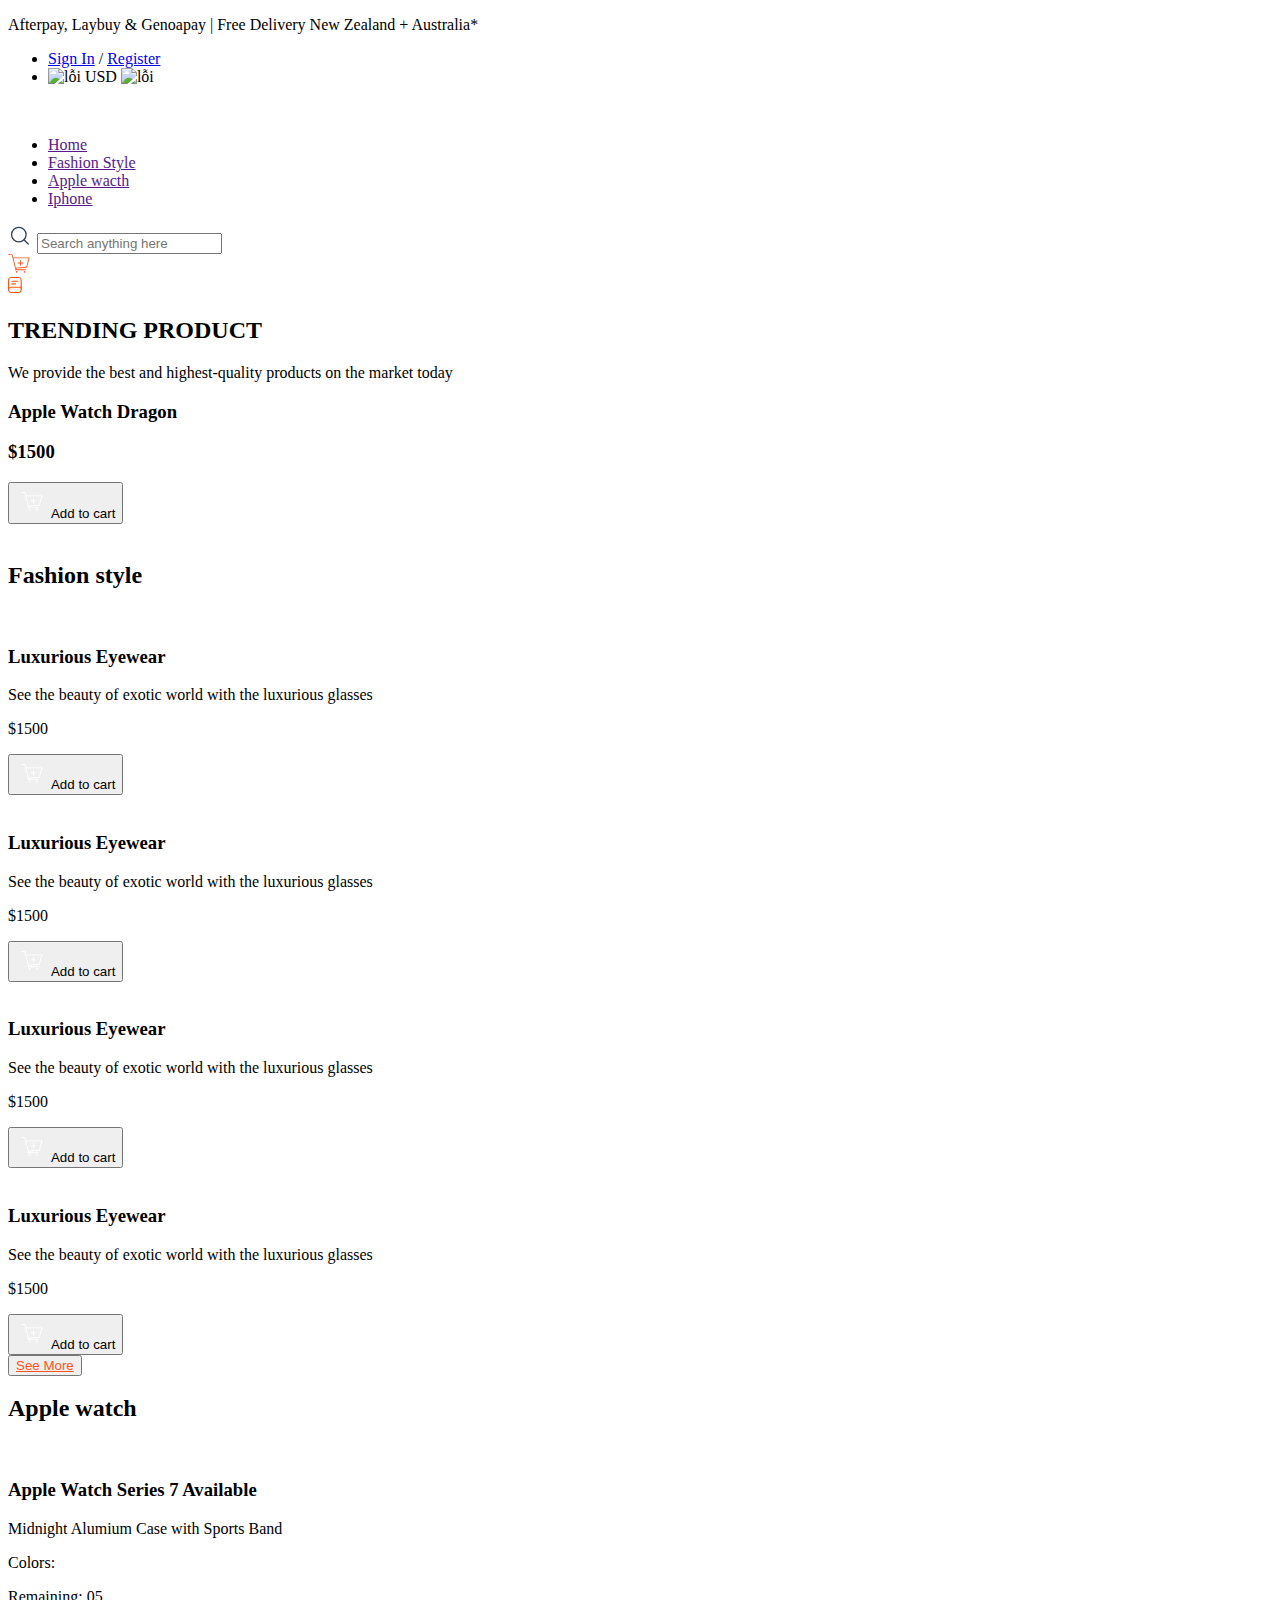
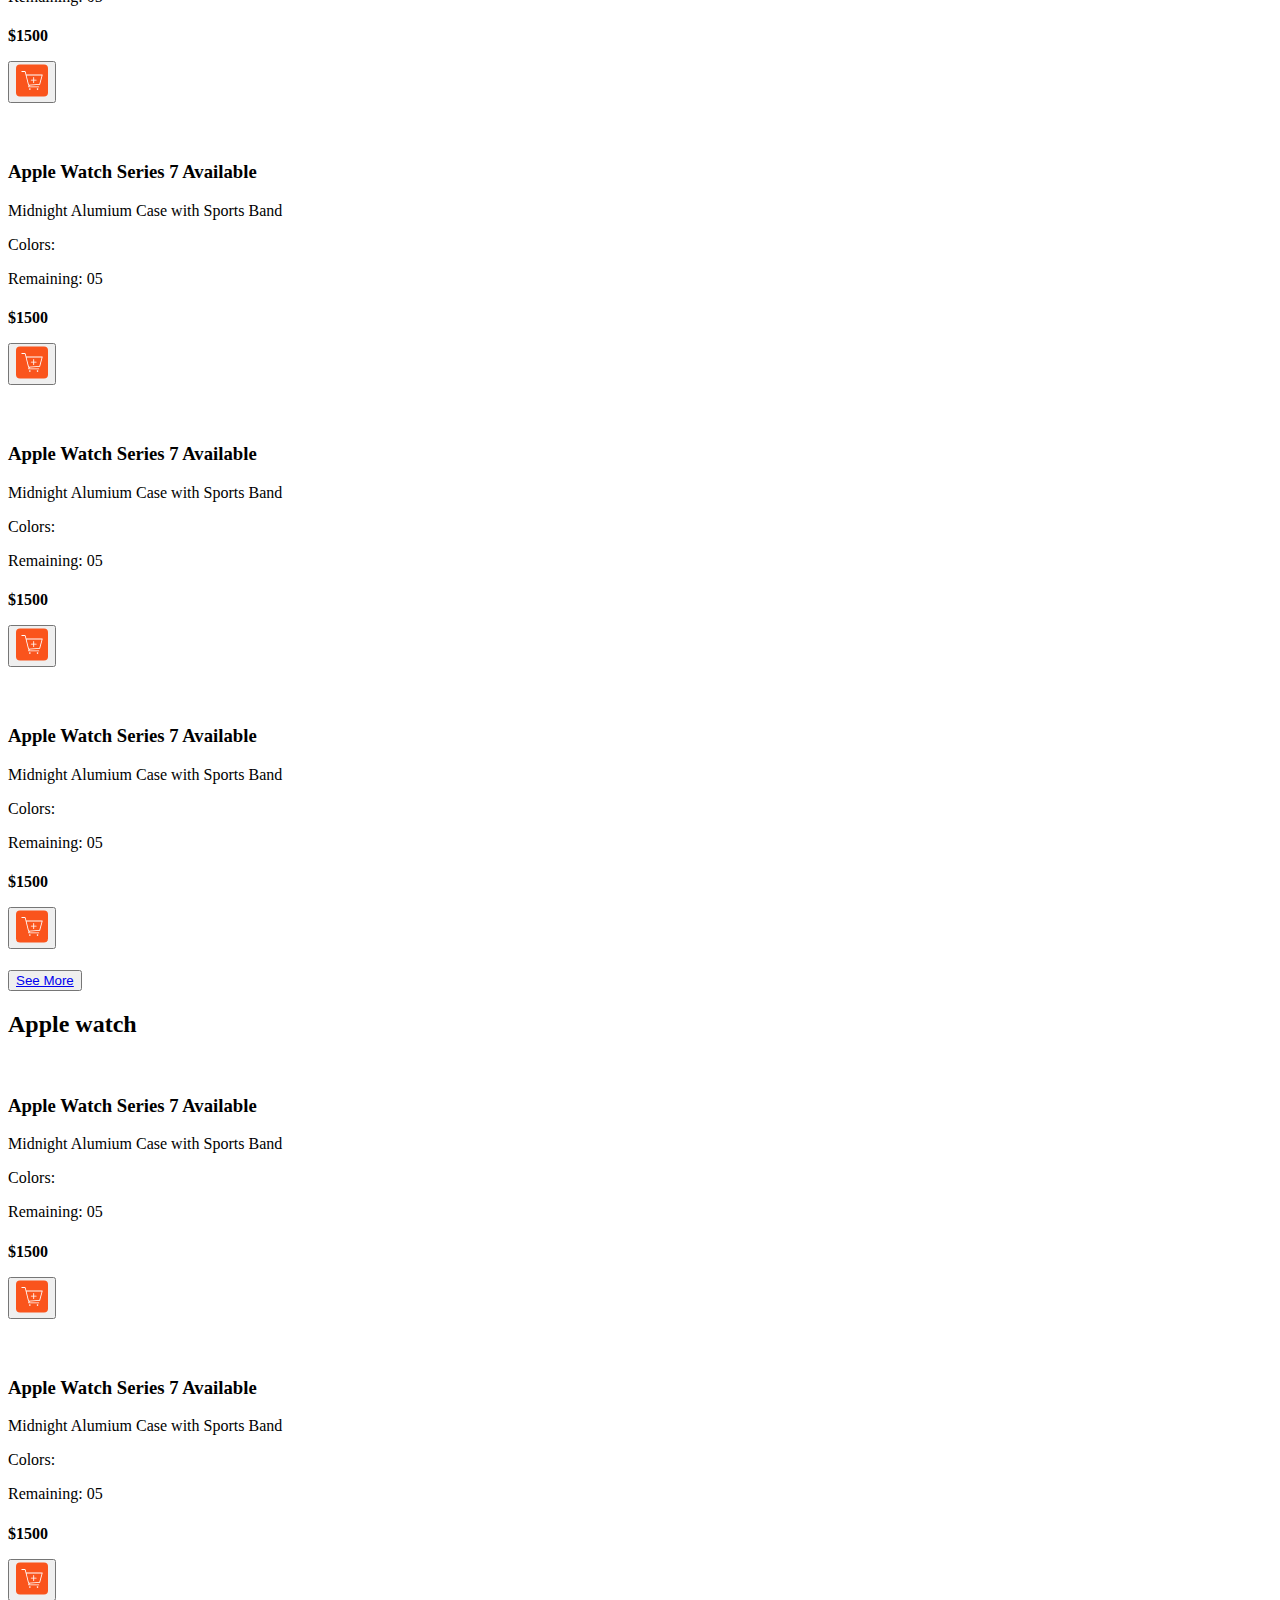
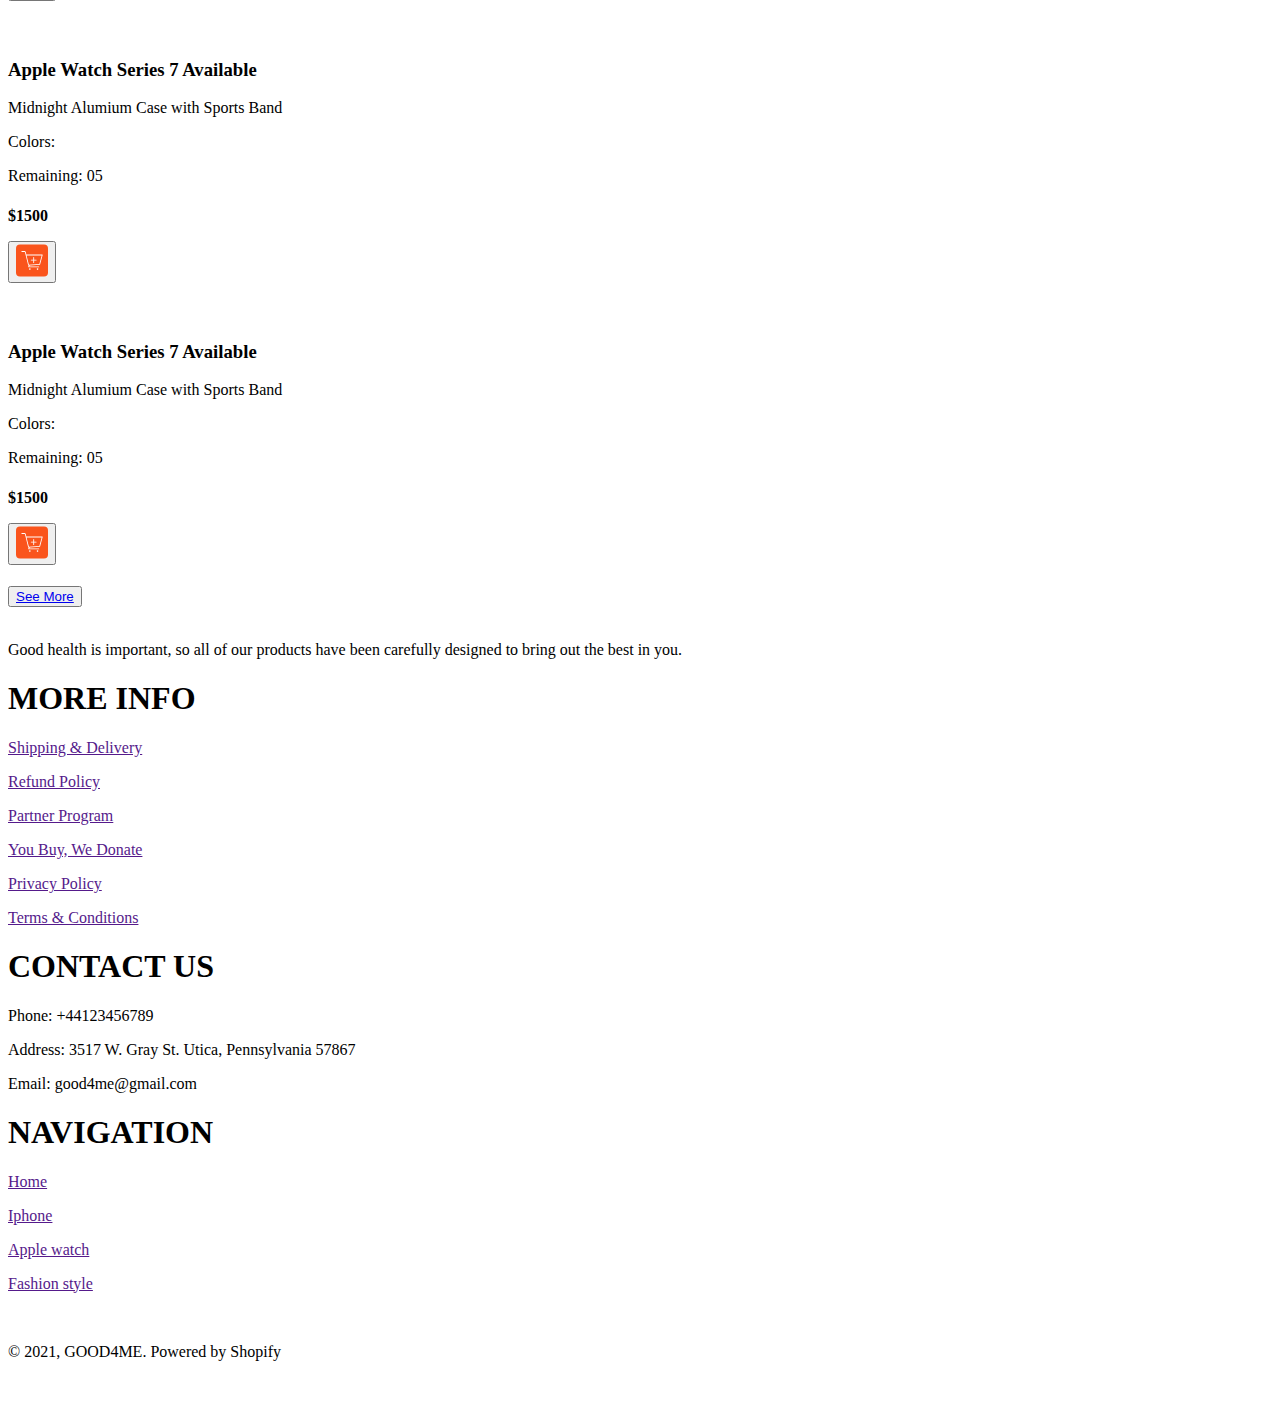
==== index.html @ 79cd0147 "deloy" ====
<!DOCTYPE html>
<html lang="en">
  <head>
    <meta charset="UTF-8" />
    <meta name="viewport" content="width=device-width, initial-scale=1.0" />
    <link rel="stylesheet" href="./css/footer.css" />
    <link rel="stylesheet" href="./css/reset.css" />
    <link rel="stylesheet" href="./css/index.css" />
    <title>Document</title>
  </head>
  <body>
    <header>
      <div class="top-bar">
        <p>
          Afterpay, Laybuy & Genoapay | Free Delivery New Zealand + Australia*
        </p>
        <ul class="top-bar_srd">
          <li class="top-bar_srd_item">
            <a href="1">Sign In</a>
            <span>/</span>
            <a href="2">Register</a>
          </li>
          <li class="top-bar_srd_item">
            <img
              src="./img/Group 1.png"
              alt="lỗi"
              class="top-bar_srd_item-co"
            />
            <span>USD</span>
            <img
              src="./img/Groupflag.png"
              alt="lỗi"
              class="top-bar_srd_item-fag"
            />
          </li>
        </ul>
      </div>
      <div class="box-header">
        <div class="header">
          <div class="header_logo">
            <img src="./img/Logo_-_Good4Me_140x 1logo.png" alt="" />
          </div>
          <ul class="header_nav">
            <li class="header_nav-item">
              <a href="">Home</a>
            </li>
            <li class="header_nav-item">
              <a href="">Fashion Style</a>
            </li>
            <li class="header_nav-item">
              <a href="">Apple wacth</a>
            </li>
            <li class="header_nav-item">
              <a href="">Iphone</a>
            </li>
          </ul>
          <div class="header_right">
            <div class="header_right_search">
              <label for="search">
                <svg
                  width="25"
                  height="24"
                  viewBox="0 0 25 24"
                  fill="none"
                  xmlns="http://www.w3.org/2000/svg"
                >
                  <path
                    d="M10.8407 17.8711C14.8616 17.8711 18.1213 14.6115 18.1213 10.5905C18.1213 6.56957 14.8616 3.30994 10.8407 3.30994C6.8197 3.30994 3.56006 6.56957 3.56006 10.5905C3.56006 14.6115 6.8197 17.8711 10.8407 17.8711Z"
                    stroke="#334155"
                    stroke-width="1.3"
                    stroke-miterlimit="10"
                    stroke-linecap="round"
                    stroke-linejoin="round"
                  />
                  <path
                    d="M15.9927 15.7423L20.2505 20.0001"
                    stroke="#334155"
                    stroke-width="1.3"
                    stroke-miterlimit="10"
                    stroke-linecap="round"
                    stroke-linejoin="round"
                  />
                </svg>
              </label>

              <input
                type="text"
                placeholder="Search anything here"
                name=""
                id="search"
              />
            </div>
            <div class="header_right_cart">
              <a href="./cart.html">
                <svg
                  width="22"
                  height="19"
                  viewBox="0 0 22 19"
                  fill="none"
                  xmlns="http://www.w3.org/2000/svg"
                >
                  <path
                    fill-rule="evenodd"
                    clip-rule="evenodd"
                    d="M21.5685 3.95208L19.0085 13.3388C18.9611 13.513 18.8093 13.6384 18.6294 13.6522L8.66454 14.4187L8.19341 15.3601H17.7435C17.9791 15.3601 18.1702 15.5512 18.1702 15.7868C18.1702 16.0225 17.9791 16.2135 17.7435 16.2135H7.5034C7.35552 16.2135 7.21816 16.137 7.1404 16.0112C7.06264 15.8854 7.05557 15.7283 7.1217 15.596L7.67211 14.4952L7.53557 14.5056L7.5034 14.5068C7.30747 14.5069 7.13664 14.3736 7.08919 14.1835L3.84504 1.16336C3.79305 0.979604 3.62513 0.8529 3.43416 0.853341H0.676671C0.441027 0.853341 0.25 0.662314 0.25 0.426671C0.25 0.191027 0.441027 0 0.676671 0H3.43416C4.01369 0.000889804 4.52074 0.390021 4.6715 0.949598L5.28736 3.4213C5.31462 3.41609 5.3423 3.41344 5.37005 3.41337H21.1569C21.2898 3.41338 21.4151 3.47535 21.4958 3.58098C21.5766 3.6866 21.6034 3.82381 21.5685 3.95208ZM9.63679 8.96006C9.63679 8.72441 9.82782 8.53338 10.0635 8.53338H12.1968V6.40003C12.1968 6.16439 12.3878 5.97336 12.6235 5.97336C12.8591 5.97336 13.0502 6.16439 13.0502 6.40003V8.53338H15.1835C15.4192 8.53338 15.6102 8.72441 15.6102 8.96006C15.6102 9.1957 15.4192 9.38673 15.1835 9.38673H13.0502V11.5201C13.0502 11.7557 12.8591 11.9467 12.6235 11.9467C12.3878 11.9467 12.1968 11.7557 12.1968 11.5201V9.38673H10.0635C9.82782 9.38673 9.63679 9.1957 9.63679 8.96006ZM5.49726 4.26672H20.5982L18.2638 12.8243L7.82979 13.6272L5.49726 4.26672ZM8.78344 17.0668C8.31215 17.0668 7.9301 17.4489 7.9301 17.9202C7.9301 18.3915 8.31215 18.7735 8.78344 18.7735C9.25473 18.7735 9.63678 18.3915 9.63678 17.9202C9.63678 17.4489 9.25473 17.0668 8.78344 17.0668ZM15.6102 17.9202C15.6102 17.4489 15.9923 17.0668 16.4635 17.0668C16.9348 17.0668 17.3169 17.4489 17.3169 17.9202C17.3169 18.3915 16.9348 18.7735 16.4635 18.7735C15.9923 18.7735 15.6102 18.3915 15.6102 17.9202Z"
                    fill="#FA541C"
                  />
                </svg>
              </a>
            </div>
            <div class="header_right_book">
              <a href="./oder.html">
                <svg
                  width="14"
                  height="16"
                  viewBox="0 0 14 16"
                  fill="none"
                  xmlns="http://www.w3.org/2000/svg"
                >
                  <path
                    d="M0.55814 13.0233C0.253023 13.0233 0 12.7702 0 12.4651V4.27907C0 0.997209 0.997209 0 4.27907 0H9.48837C12.7702 0 13.7674 0.997209 13.7674 4.27907V11.7209C13.7674 11.84 13.7674 11.9516 13.76 12.0707C13.7377 12.3758 13.4623 12.614 13.1647 12.5916C12.8595 12.5693 12.6214 12.3014 12.6437 11.9963C12.6512 11.907 12.6512 11.8102 12.6512 11.7209V4.27907C12.6512 1.62233 12.1526 1.11628 9.48837 1.11628H4.27907C1.61488 1.11628 1.11628 1.62233 1.11628 4.27907V12.4651C1.11628 12.7702 0.863256 13.0233 0.55814 13.0233Z"
                    fill="#FA541C"
                  />
                  <path
                    d="M10.6047 16H3.16279C1.4214 16 0 14.5786 0 12.8372V12.3535C0 10.8726 1.20558 9.67444 2.67907 9.67444H13.2093C13.5144 9.67444 13.7674 9.92746 13.7674 10.2326V12.8372C13.7674 14.5786 12.346 16 10.6047 16ZM2.67907 10.7907C1.81581 10.7907 1.11628 11.4903 1.11628 12.3535V12.8372C1.11628 13.9684 2.03163 14.8837 3.16279 14.8837H10.6047C11.7358 14.8837 12.6512 13.9684 12.6512 12.8372V10.7907H2.67907Z"
                    fill="#FA541C"
                  />
                  <path
                    d="M9.86023 4.83723H3.90674C3.60163 4.83723 3.3486 4.5842 3.3486 4.27909C3.3486 3.97397 3.60163 3.72095 3.90674 3.72095H9.86023C10.1653 3.72095 10.4184 3.97397 10.4184 4.27909C10.4184 4.5842 10.1653 4.83723 9.86023 4.83723Z"
                    fill="#FA541C"
                  />
                  <path
                    d="M7.62767 7.44184H3.90674C3.60163 7.44184 3.3486 7.18882 3.3486 6.8837C3.3486 6.57858 3.60163 6.32556 3.90674 6.32556H7.62767C7.93279 6.32556 8.18581 6.57858 8.18581 6.8837C8.18581 7.18882 7.93279 7.44184 7.62767 7.44184Z"
                    fill="#FA541C"
                  />
                </svg>
              </a>
            </div>
          </div>
        </div>
      </div>
    </header>
    <main>
      <section class="banner-box">
        <div class="banner">
          <div class="banner-content">
            <h2>TRENDING PRODUCT</h2>
            <p>
              We provide the best and highest-quality products on the market
              today
            </p>
            <div class="banner-content_name">
              <h3>Apple Watch Dragon</h3>
              <h3>$1500</h3>
            </div>
            <button>
              <svg
                width="32"
                height="33"
                viewBox="0 0 32 33"
                fill="none"
                xmlns="http://www.w3.org/2000/svg"
              >
                <path
                  fill-rule="evenodd"
                  clip-rule="evenodd"
                  d="M26.3185 10.9677L23.7585 20.3545C23.7111 20.5286 23.5593 20.654 23.3794 20.6678L13.4145 21.4343L12.9434 22.3758H22.4935C22.7291 22.3758 22.9202 22.5668 22.9202 22.8024C22.9202 23.0381 22.7291 23.2291 22.4935 23.2291H12.2534C12.1055 23.2291 11.9682 23.1526 11.8904 23.0268C11.8126 22.901 11.8056 22.7439 11.8717 22.6116L12.4221 21.5108L12.2856 21.5212L12.2534 21.5224C12.0575 21.5225 11.8866 21.3892 11.8392 21.1991L8.59504 8.17899C8.54305 7.99523 8.37513 7.86852 8.18416 7.86897H5.42667C5.19103 7.86897 5 7.67794 5 7.4423C5 7.20665 5.19103 7.01562 5.42667 7.01562H8.18416C8.76369 7.01651 9.27074 7.40565 9.4215 7.96522L10.0374 10.4369C10.0646 10.4317 10.0923 10.4291 10.12 10.429H25.9069C26.0398 10.429 26.1651 10.491 26.2458 10.5966C26.3266 10.7022 26.3534 10.8394 26.3185 10.9677ZM14.3868 15.9757C14.3868 15.74 14.5778 15.549 14.8135 15.549H16.9468V13.4157C16.9468 13.18 17.1378 12.989 17.3735 12.989C17.6091 12.989 17.8002 13.18 17.8002 13.4157V15.549H19.9335C20.1692 15.549 20.3602 15.74 20.3602 15.9757C20.3602 16.2113 20.1692 16.4024 19.9335 16.4024H17.8002V18.5357C17.8002 18.7713 17.6091 18.9624 17.3735 18.9624C17.1378 18.9624 16.9468 18.7713 16.9468 18.5357V16.4024H14.8135C14.5778 16.4024 14.3868 16.2113 14.3868 15.9757ZM10.2473 11.2823H25.3482L23.0138 19.8399L12.5798 20.6428L10.2473 11.2823ZM13.5334 24.0825C13.0622 24.0825 12.6801 24.4645 12.6801 24.9358C12.6801 25.4071 13.0622 25.7891 13.5334 25.7891C14.0047 25.7891 14.3868 25.4071 14.3868 24.9358C14.3868 24.4645 14.0047 24.0825 13.5334 24.0825ZM20.3602 24.9358C20.3602 24.4645 20.7423 24.0825 21.2135 24.0825C21.6848 24.0825 22.0669 24.4645 22.0669 24.9358C22.0669 25.4071 21.6848 25.7891 21.2135 25.7891C20.7423 25.7891 20.3602 25.4071 20.3602 24.9358Z"
                  fill="white"
                />
              </svg>

              Add to cart
            </button>
          </div>
          <div class="banner-image">
            <img src="./img/Product image on slider.png" alt="" />
          </div>
        </div>
      </section>
      <section class="fa">
        <div class="fa-box">
          <h2 class="fa-box-heading">
            <span>Fashion </span>
            style
          </h2>
          <div class="fa-box-container">
            <div class="fa-box-container_item">
              <img
                class="fa-box-container_item_img1"
                src="./img/image 7.png"
                alt=""
              />
              <h3>
                Luxurious
                <span>Eyewear</span>
              </h3>
              <p>See the beauty of exotic world with the luxurious glasses</p>
              <p class="fa-box-container_item_price">$1500</p>
              <button>
                <svg
                  width="32"
                  height="32"
                  viewBox="0 0 32 32"
                  fill="none"
                  xmlns="http://www.w3.org/2000/svg"
                >
                  <path
                    fill-rule="evenodd"
                    clip-rule="evenodd"
                    d="M26.3185 10.9521L23.7585 20.3388C23.7111 20.513 23.5593 20.6384 23.3794 20.6522L13.4145 21.4187L12.9434 22.3601H22.4935C22.7291 22.3601 22.9202 22.5512 22.9202 22.7868C22.9202 23.0225 22.7291 23.2135 22.4935 23.2135H12.2534C12.1055 23.2135 11.9682 23.137 11.8904 23.0112C11.8126 22.8854 11.8056 22.7283 11.8717 22.596L12.4221 21.4952L12.2856 21.5056L12.2534 21.5068C12.0575 21.5069 11.8866 21.3736 11.8392 21.1835L8.59504 8.16336C8.54305 7.9796 8.37513 7.8529 8.18416 7.85334H5.42667C5.19103 7.85334 5 7.66231 5 7.42667C5 7.19103 5.19103 7 5.42667 7H8.18416C8.76369 7.00089 9.27074 7.39002 9.4215 7.9496L10.0374 10.4213C10.0646 10.4161 10.0923 10.4134 10.12 10.4134H25.9069C26.0398 10.4134 26.1651 10.4754 26.2458 10.581C26.3266 10.6866 26.3534 10.8238 26.3185 10.9521ZM14.3868 15.9601C14.3868 15.7244 14.5778 15.5334 14.8135 15.5334H16.9468V13.4C16.9468 13.1644 17.1378 12.9734 17.3735 12.9734C17.6091 12.9734 17.8002 13.1644 17.8002 13.4V15.5334H19.9335C20.1692 15.5334 20.3602 15.7244 20.3602 15.9601C20.3602 16.1957 20.1692 16.3867 19.9335 16.3867H17.8002V18.5201C17.8002 18.7557 17.6091 18.9467 17.3735 18.9467C17.1378 18.9467 16.9468 18.7557 16.9468 18.5201V16.3867H14.8135C14.5778 16.3867 14.3868 16.1957 14.3868 15.9601ZM10.2473 11.2667H25.3482L23.0138 19.8243L12.5798 20.6272L10.2473 11.2667ZM13.5334 24.0668C13.0622 24.0668 12.6801 24.4489 12.6801 24.9202C12.6801 25.3915 13.0622 25.7735 13.5334 25.7735C14.0047 25.7735 14.3868 25.3915 14.3868 24.9202C14.3868 24.4489 14.0047 24.0668 13.5334 24.0668ZM20.3602 24.9202C20.3602 24.4489 20.7423 24.0668 21.2135 24.0668C21.6848 24.0668 22.0669 24.4489 22.0669 24.9202C22.0669 25.3915 21.6848 25.7735 21.2135 25.7735C20.7423 25.7735 20.3602 25.3915 20.3602 24.9202Z"
                    fill="white"
                  />
                </svg>

                Add to cart
              </button>
            </div>
            <div class="fa-box-container_item">
              <img
                class="fa-box-container_item_img2"
                src="./img/unsplash_kP6knT7tjn4.png"
                alt=""
              />
              <h3>
                Luxurious
                <span>Eyewear</span>
              </h3>
              <p>See the beauty of exotic world with the luxurious glasses</p>
              <p class="fa-box-container_item_price">$1500</p>
              <button>
                <svg
                  width="32"
                  height="32"
                  viewBox="0 0 32 32"
                  fill="none"
                  xmlns="http://www.w3.org/2000/svg"
                >
                  <path
                    fill-rule="evenodd"
                    clip-rule="evenodd"
                    d="M26.3185 10.9521L23.7585 20.3388C23.7111 20.513 23.5593 20.6384 23.3794 20.6522L13.4145 21.4187L12.9434 22.3601H22.4935C22.7291 22.3601 22.9202 22.5512 22.9202 22.7868C22.9202 23.0225 22.7291 23.2135 22.4935 23.2135H12.2534C12.1055 23.2135 11.9682 23.137 11.8904 23.0112C11.8126 22.8854 11.8056 22.7283 11.8717 22.596L12.4221 21.4952L12.2856 21.5056L12.2534 21.5068C12.0575 21.5069 11.8866 21.3736 11.8392 21.1835L8.59504 8.16336C8.54305 7.9796 8.37513 7.8529 8.18416 7.85334H5.42667C5.19103 7.85334 5 7.66231 5 7.42667C5 7.19103 5.19103 7 5.42667 7H8.18416C8.76369 7.00089 9.27074 7.39002 9.4215 7.9496L10.0374 10.4213C10.0646 10.4161 10.0923 10.4134 10.12 10.4134H25.9069C26.0398 10.4134 26.1651 10.4754 26.2458 10.581C26.3266 10.6866 26.3534 10.8238 26.3185 10.9521ZM14.3868 15.9601C14.3868 15.7244 14.5778 15.5334 14.8135 15.5334H16.9468V13.4C16.9468 13.1644 17.1378 12.9734 17.3735 12.9734C17.6091 12.9734 17.8002 13.1644 17.8002 13.4V15.5334H19.9335C20.1692 15.5334 20.3602 15.7244 20.3602 15.9601C20.3602 16.1957 20.1692 16.3867 19.9335 16.3867H17.8002V18.5201C17.8002 18.7557 17.6091 18.9467 17.3735 18.9467C17.1378 18.9467 16.9468 18.7557 16.9468 18.5201V16.3867H14.8135C14.5778 16.3867 14.3868 16.1957 14.3868 15.9601ZM10.2473 11.2667H25.3482L23.0138 19.8243L12.5798 20.6272L10.2473 11.2667ZM13.5334 24.0668C13.0622 24.0668 12.6801 24.4489 12.6801 24.9202C12.6801 25.3915 13.0622 25.7735 13.5334 25.7735C14.0047 25.7735 14.3868 25.3915 14.3868 24.9202C14.3868 24.4489 14.0047 24.0668 13.5334 24.0668ZM20.3602 24.9202C20.3602 24.4489 20.7423 24.0668 21.2135 24.0668C21.6848 24.0668 22.0669 24.4489 22.0669 24.9202C22.0669 25.3915 21.6848 25.7735 21.2135 25.7735C20.7423 25.7735 20.3602 25.3915 20.3602 24.9202Z"
                    fill="white"
                  />
                </svg>

                Add to cart
              </button>
            </div>
            <div class="fa-box-container_item">
              <img
                class="fa-box-container_item_img3"
                src="./img/unsplash_fwDlnTM_DJo.png"
                alt=""
              />
              <h3>
                Luxurious
                <span>Eyewear</span>
              </h3>
              <p>See the beauty of exotic world with the luxurious glasses</p>
              <p class="fa-box-container_item_price">$1500</p>
              <button>
                <svg
                  width="32"
                  height="32"
                  viewBox="0 0 32 32"
                  fill="none"
                  xmlns="http://www.w3.org/2000/svg"
                >
                  <path
                    fill-rule="evenodd"
                    clip-rule="evenodd"
                    d="M26.3185 10.9521L23.7585 20.3388C23.7111 20.513 23.5593 20.6384 23.3794 20.6522L13.4145 21.4187L12.9434 22.3601H22.4935C22.7291 22.3601 22.9202 22.5512 22.9202 22.7868C22.9202 23.0225 22.7291 23.2135 22.4935 23.2135H12.2534C12.1055 23.2135 11.9682 23.137 11.8904 23.0112C11.8126 22.8854 11.8056 22.7283 11.8717 22.596L12.4221 21.4952L12.2856 21.5056L12.2534 21.5068C12.0575 21.5069 11.8866 21.3736 11.8392 21.1835L8.59504 8.16336C8.54305 7.9796 8.37513 7.8529 8.18416 7.85334H5.42667C5.19103 7.85334 5 7.66231 5 7.42667C5 7.19103 5.19103 7 5.42667 7H8.18416C8.76369 7.00089 9.27074 7.39002 9.4215 7.9496L10.0374 10.4213C10.0646 10.4161 10.0923 10.4134 10.12 10.4134H25.9069C26.0398 10.4134 26.1651 10.4754 26.2458 10.581C26.3266 10.6866 26.3534 10.8238 26.3185 10.9521ZM14.3868 15.9601C14.3868 15.7244 14.5778 15.5334 14.8135 15.5334H16.9468V13.4C16.9468 13.1644 17.1378 12.9734 17.3735 12.9734C17.6091 12.9734 17.8002 13.1644 17.8002 13.4V15.5334H19.9335C20.1692 15.5334 20.3602 15.7244 20.3602 15.9601C20.3602 16.1957 20.1692 16.3867 19.9335 16.3867H17.8002V18.5201C17.8002 18.7557 17.6091 18.9467 17.3735 18.9467C17.1378 18.9467 16.9468 18.7557 16.9468 18.5201V16.3867H14.8135C14.5778 16.3867 14.3868 16.1957 14.3868 15.9601ZM10.2473 11.2667H25.3482L23.0138 19.8243L12.5798 20.6272L10.2473 11.2667ZM13.5334 24.0668C13.0622 24.0668 12.6801 24.4489 12.6801 24.9202C12.6801 25.3915 13.0622 25.7735 13.5334 25.7735C14.0047 25.7735 14.3868 25.3915 14.3868 24.9202C14.3868 24.4489 14.0047 24.0668 13.5334 24.0668ZM20.3602 24.9202C20.3602 24.4489 20.7423 24.0668 21.2135 24.0668C21.6848 24.0668 22.0669 24.4489 22.0669 24.9202C22.0669 25.3915 21.6848 25.7735 21.2135 25.7735C20.7423 25.7735 20.3602 25.3915 20.3602 24.9202Z"
                    fill="white"
                  />
                </svg>

                Add to cart
              </button>
            </div>
            <div class="fa-box-container_item">
              <img
                class="fa-box-container_item_img4"
                src="./img/image 7.png"
                alt=""
              />
              <h3>
                Luxurious
                <span>Eyewear</span>
              </h3>
              <p>See the beauty of exotic world with the luxurious glasses</p>
              <p class="fa-box-container_item_price">$1500</p>
              <button>
                <svg
                  width="32"
                  height="32"
                  viewBox="0 0 32 32"
                  fill="none"
                  xmlns="http://www.w3.org/2000/svg"
                >
                  <path
                    fill-rule="evenodd"
                    clip-rule="evenodd"
                    d="M26.3185 10.9521L23.7585 20.3388C23.7111 20.513 23.5593 20.6384 23.3794 20.6522L13.4145 21.4187L12.9434 22.3601H22.4935C22.7291 22.3601 22.9202 22.5512 22.9202 22.7868C22.9202 23.0225 22.7291 23.2135 22.4935 23.2135H12.2534C12.1055 23.2135 11.9682 23.137 11.8904 23.0112C11.8126 22.8854 11.8056 22.7283 11.8717 22.596L12.4221 21.4952L12.2856 21.5056L12.2534 21.5068C12.0575 21.5069 11.8866 21.3736 11.8392 21.1835L8.59504 8.16336C8.54305 7.9796 8.37513 7.8529 8.18416 7.85334H5.42667C5.19103 7.85334 5 7.66231 5 7.42667C5 7.19103 5.19103 7 5.42667 7H8.18416C8.76369 7.00089 9.27074 7.39002 9.4215 7.9496L10.0374 10.4213C10.0646 10.4161 10.0923 10.4134 10.12 10.4134H25.9069C26.0398 10.4134 26.1651 10.4754 26.2458 10.581C26.3266 10.6866 26.3534 10.8238 26.3185 10.9521ZM14.3868 15.9601C14.3868 15.7244 14.5778 15.5334 14.8135 15.5334H16.9468V13.4C16.9468 13.1644 17.1378 12.9734 17.3735 12.9734C17.6091 12.9734 17.8002 13.1644 17.8002 13.4V15.5334H19.9335C20.1692 15.5334 20.3602 15.7244 20.3602 15.9601C20.3602 16.1957 20.1692 16.3867 19.9335 16.3867H17.8002V18.5201C17.8002 18.7557 17.6091 18.9467 17.3735 18.9467C17.1378 18.9467 16.9468 18.7557 16.9468 18.5201V16.3867H14.8135C14.5778 16.3867 14.3868 16.1957 14.3868 15.9601ZM10.2473 11.2667H25.3482L23.0138 19.8243L12.5798 20.6272L10.2473 11.2667ZM13.5334 24.0668C13.0622 24.0668 12.6801 24.4489 12.6801 24.9202C12.6801 25.3915 13.0622 25.7735 13.5334 25.7735C14.0047 25.7735 14.3868 25.3915 14.3868 24.9202C14.3868 24.4489 14.0047 24.0668 13.5334 24.0668ZM20.3602 24.9202C20.3602 24.4489 20.7423 24.0668 21.2135 24.0668C21.6848 24.0668 22.0669 24.4489 22.0669 24.9202C22.0669 25.3915 21.6848 25.7735 21.2135 25.7735C20.7423 25.7735 20.3602 25.3915 20.3602 24.9202Z"
                    fill="white"
                  />
                </svg>

                Add to cart
              </button>
            </div>
          </div>
          <div class="fa-box-see">
            <button>
              <a href="./category.html" style="color: #fa541c">See More</a>
            </button>
          </div>
        </div>
      </section>
      <section class="aw">
        <div class="aw-box">
          <h2 class="aw-box-heading">
            <span>Apple </span>
            watch
          </h2>
          <div class="aw-box-container">
            <div class="aw-box-container-item">
              <div class="aw-box-container-item-img">
                <img src="./img/unsplash_h1MnFsRI-_I.png" alt="" />
              </div>
              <div class="aw-box-container-item-content">
                <h3>Apple Watch Series 7 <span>Available</span></h3>
                <p>Midnight Alumium Case with Sports Band</p>
                <p>
                  Colors: <span></span><span></span><span></span><span></span>
                </p>
                <p>Remaining: <span>05</span></p>
                <h4>
                  <p>$1500</p>
                  <button>
                    <svg
                      width="32"
                      height="33"
                      viewBox="0 0 32 33"
                      fill="none"
                      xmlns="http://www.w3.org/2000/svg"
                    >
                      <rect
                        y="0.5"
                        width="32"
                        height="32"
                        rx="4"
                        fill="#FA541C"
                      />
                      <path
                        fill-rule="evenodd"
                        clip-rule="evenodd"
                        d="M26.6518 11.0653L24.0917 20.4521C24.0443 20.6262 23.8925 20.7517 23.7126 20.7654L13.7478 21.5319L13.2767 22.4734H22.8268C23.0624 22.4734 23.2534 22.6644 23.2534 22.9001C23.2534 23.1357 23.0624 23.3267 22.8268 23.3267H12.5867C12.4388 23.3267 12.3014 23.2502 12.2237 23.1244C12.1459 22.9986 12.1388 22.8415 12.205 22.7092L12.7554 21.6084L12.6188 21.6188L12.5867 21.62C12.3907 21.6202 12.2199 21.4868 12.1724 21.2967L8.92829 8.2766C8.87631 8.09284 8.70838 7.96614 8.51741 7.96658H5.75992C5.52428 7.96658 5.33325 7.77555 5.33325 7.53991C5.33325 7.30426 5.52428 7.11324 5.75992 7.11324H8.51741C9.09694 7.11413 9.60399 7.50326 9.75476 8.06283L10.3706 10.5345C10.3979 10.5293 10.4256 10.5267 10.4533 10.5266H26.2401C26.3731 10.5266 26.4984 10.5886 26.5791 10.6942C26.6598 10.7998 26.6867 10.937 26.6518 11.0653ZM14.72 16.0733C14.72 15.8376 14.9111 15.6466 15.1467 15.6466H17.2801V13.5133C17.2801 13.2776 17.4711 13.0866 17.7067 13.0866C17.9424 13.0866 18.1334 13.2776 18.1334 13.5133V15.6466H20.2668C20.5024 15.6466 20.6934 15.8376 20.6934 16.0733C20.6934 16.3089 20.5024 16.5 20.2668 16.5H18.1334V18.6333C18.1334 18.869 17.9424 19.06 17.7067 19.06C17.4711 19.06 17.2801 18.869 17.2801 18.6333V16.5H15.1467C14.9111 16.5 14.72 16.3089 14.72 16.0733ZM10.5805 11.38H25.6815L23.347 19.9375L12.913 20.7404L10.5805 11.38ZM13.8667 24.1801C13.3954 24.1801 13.0134 24.5621 13.0134 25.0334C13.0134 25.5047 13.3954 25.8868 13.8667 25.8868C14.338 25.8868 14.72 25.5047 14.72 25.0334C14.72 24.5621 14.338 24.1801 13.8667 24.1801ZM20.6935 25.0334C20.6935 24.5621 21.0755 24.1801 21.5468 24.1801C22.0181 24.1801 22.4001 24.5621 22.4001 25.0334C22.4001 25.5047 22.0181 25.8868 21.5468 25.8868C21.0755 25.8868 20.6935 25.5047 20.6935 25.0334Z"
                        fill="white"
                      />
                    </svg>
                  </button>
                </h4>
              </div>
            </div>
            <div class="aw-box-container-item">
              <div class="aw-box-container-item-img">
                <img src="./img/unsplash_h1MnFsRI-_I.png" alt="" />
              </div>
              <div class="aw-box-container-item-content">
                <h3>Apple Watch Series 7 <span>Available</span></h3>
                <p>Midnight Alumium Case with Sports Band</p>
                <p>
                  Colors: <span></span><span></span><span></span><span></span>
                </p>
                <p>Remaining: <span>05</span></p>
                <h4>
                  <p>$1500</p>
                  <button>
                    <svg
                      width="32"
                      height="33"
                      viewBox="0 0 32 33"
                      fill="none"
                      xmlns="http://www.w3.org/2000/svg"
                    >
                      <rect
                        y="0.5"
                        width="32"
                        height="32"
                        rx="4"
                        fill="#FA541C"
                      />
                      <path
                        fill-rule="evenodd"
                        clip-rule="evenodd"
                        d="M26.6518 11.0653L24.0917 20.4521C24.0443 20.6262 23.8925 20.7517 23.7126 20.7654L13.7478 21.5319L13.2767 22.4734H22.8268C23.0624 22.4734 23.2534 22.6644 23.2534 22.9001C23.2534 23.1357 23.0624 23.3267 22.8268 23.3267H12.5867C12.4388 23.3267 12.3014 23.2502 12.2237 23.1244C12.1459 22.9986 12.1388 22.8415 12.205 22.7092L12.7554 21.6084L12.6188 21.6188L12.5867 21.62C12.3907 21.6202 12.2199 21.4868 12.1724 21.2967L8.92829 8.2766C8.87631 8.09284 8.70838 7.96614 8.51741 7.96658H5.75992C5.52428 7.96658 5.33325 7.77555 5.33325 7.53991C5.33325 7.30426 5.52428 7.11324 5.75992 7.11324H8.51741C9.09694 7.11413 9.60399 7.50326 9.75476 8.06283L10.3706 10.5345C10.3979 10.5293 10.4256 10.5267 10.4533 10.5266H26.2401C26.3731 10.5266 26.4984 10.5886 26.5791 10.6942C26.6598 10.7998 26.6867 10.937 26.6518 11.0653ZM14.72 16.0733C14.72 15.8376 14.9111 15.6466 15.1467 15.6466H17.2801V13.5133C17.2801 13.2776 17.4711 13.0866 17.7067 13.0866C17.9424 13.0866 18.1334 13.2776 18.1334 13.5133V15.6466H20.2668C20.5024 15.6466 20.6934 15.8376 20.6934 16.0733C20.6934 16.3089 20.5024 16.5 20.2668 16.5H18.1334V18.6333C18.1334 18.869 17.9424 19.06 17.7067 19.06C17.4711 19.06 17.2801 18.869 17.2801 18.6333V16.5H15.1467C14.9111 16.5 14.72 16.3089 14.72 16.0733ZM10.5805 11.38H25.6815L23.347 19.9375L12.913 20.7404L10.5805 11.38ZM13.8667 24.1801C13.3954 24.1801 13.0134 24.5621 13.0134 25.0334C13.0134 25.5047 13.3954 25.8868 13.8667 25.8868C14.338 25.8868 14.72 25.5047 14.72 25.0334C14.72 24.5621 14.338 24.1801 13.8667 24.1801ZM20.6935 25.0334C20.6935 24.5621 21.0755 24.1801 21.5468 24.1801C22.0181 24.1801 22.4001 24.5621 22.4001 25.0334C22.4001 25.5047 22.0181 25.8868 21.5468 25.8868C21.0755 25.8868 20.6935 25.5047 20.6935 25.0334Z"
                        fill="white"
                      />
                    </svg>
                  </button>
                </h4>
              </div>
            </div>
            <div class="aw-box-container-item">
              <div class="aw-box-container-item-img">
                <img src="./img/unsplash_h1MnFsRI-_I.png" alt="" />
              </div>
              <div class="aw-box-container-item-content">
                <h3>Apple Watch Series 7 <span>Available</span></h3>
                <p>Midnight Alumium Case with Sports Band</p>
                <p>
                  Colors: <span></span><span></span><span></span><span></span>
                </p>
                <p>Remaining: <span>05</span></p>
                <h4>
                  <p>$1500</p>
                  <button>
                    <svg
                      width="32"
                      height="33"
                      viewBox="0 0 32 33"
                      fill="none"
                      xmlns="http://www.w3.org/2000/svg"
                    >
                      <rect
                        y="0.5"
                        width="32"
                        height="32"
                        rx="4"
                        fill="#FA541C"
                      />
                      <path
                        fill-rule="evenodd"
                        clip-rule="evenodd"
                        d="M26.6518 11.0653L24.0917 20.4521C24.0443 20.6262 23.8925 20.7517 23.7126 20.7654L13.7478 21.5319L13.2767 22.4734H22.8268C23.0624 22.4734 23.2534 22.6644 23.2534 22.9001C23.2534 23.1357 23.0624 23.3267 22.8268 23.3267H12.5867C12.4388 23.3267 12.3014 23.2502 12.2237 23.1244C12.1459 22.9986 12.1388 22.8415 12.205 22.7092L12.7554 21.6084L12.6188 21.6188L12.5867 21.62C12.3907 21.6202 12.2199 21.4868 12.1724 21.2967L8.92829 8.2766C8.87631 8.09284 8.70838 7.96614 8.51741 7.96658H5.75992C5.52428 7.96658 5.33325 7.77555 5.33325 7.53991C5.33325 7.30426 5.52428 7.11324 5.75992 7.11324H8.51741C9.09694 7.11413 9.60399 7.50326 9.75476 8.06283L10.3706 10.5345C10.3979 10.5293 10.4256 10.5267 10.4533 10.5266H26.2401C26.3731 10.5266 26.4984 10.5886 26.5791 10.6942C26.6598 10.7998 26.6867 10.937 26.6518 11.0653ZM14.72 16.0733C14.72 15.8376 14.9111 15.6466 15.1467 15.6466H17.2801V13.5133C17.2801 13.2776 17.4711 13.0866 17.7067 13.0866C17.9424 13.0866 18.1334 13.2776 18.1334 13.5133V15.6466H20.2668C20.5024 15.6466 20.6934 15.8376 20.6934 16.0733C20.6934 16.3089 20.5024 16.5 20.2668 16.5H18.1334V18.6333C18.1334 18.869 17.9424 19.06 17.7067 19.06C17.4711 19.06 17.2801 18.869 17.2801 18.6333V16.5H15.1467C14.9111 16.5 14.72 16.3089 14.72 16.0733ZM10.5805 11.38H25.6815L23.347 19.9375L12.913 20.7404L10.5805 11.38ZM13.8667 24.1801C13.3954 24.1801 13.0134 24.5621 13.0134 25.0334C13.0134 25.5047 13.3954 25.8868 13.8667 25.8868C14.338 25.8868 14.72 25.5047 14.72 25.0334C14.72 24.5621 14.338 24.1801 13.8667 24.1801ZM20.6935 25.0334C20.6935 24.5621 21.0755 24.1801 21.5468 24.1801C22.0181 24.1801 22.4001 24.5621 22.4001 25.0334C22.4001 25.5047 22.0181 25.8868 21.5468 25.8868C21.0755 25.8868 20.6935 25.5047 20.6935 25.0334Z"
                        fill="white"
                      />
                    </svg>
                  </button>
                </h4>
              </div>
            </div>
            <div class="aw-box-container-item">
              <div class="aw-box-container-item-img">
                <img src="./img/unsplash_h1MnFsRI-_I.png" alt="" />
              </div>
              <div class="aw-box-container-item-content">
                <h3>Apple Watch Series 7 <span>Available</span></h3>
                <p>Midnight Alumium Case with Sports Band</p>
                <p>
                  Colors: <span></span><span></span><span></span><span></span>
                </p>
                <p>Remaining: <span>05</span></p>
                <h4>
                  <p>$1500</p>
                  <button>
                    <svg
                      width="32"
                      height="33"
                      viewBox="0 0 32 33"
                      fill="none"
                      xmlns="http://www.w3.org/2000/svg"
                    >
                      <rect
                        y="0.5"
                        width="32"
                        height="32"
                        rx="4"
                        fill="#FA541C"
                      />
                      <path
                        fill-rule="evenodd"
                        clip-rule="evenodd"
                        d="M26.6518 11.0653L24.0917 20.4521C24.0443 20.6262 23.8925 20.7517 23.7126 20.7654L13.7478 21.5319L13.2767 22.4734H22.8268C23.0624 22.4734 23.2534 22.6644 23.2534 22.9001C23.2534 23.1357 23.0624 23.3267 22.8268 23.3267H12.5867C12.4388 23.3267 12.3014 23.2502 12.2237 23.1244C12.1459 22.9986 12.1388 22.8415 12.205 22.7092L12.7554 21.6084L12.6188 21.6188L12.5867 21.62C12.3907 21.6202 12.2199 21.4868 12.1724 21.2967L8.92829 8.2766C8.87631 8.09284 8.70838 7.96614 8.51741 7.96658H5.75992C5.52428 7.96658 5.33325 7.77555 5.33325 7.53991C5.33325 7.30426 5.52428 7.11324 5.75992 7.11324H8.51741C9.09694 7.11413 9.60399 7.50326 9.75476 8.06283L10.3706 10.5345C10.3979 10.5293 10.4256 10.5267 10.4533 10.5266H26.2401C26.3731 10.5266 26.4984 10.5886 26.5791 10.6942C26.6598 10.7998 26.6867 10.937 26.6518 11.0653ZM14.72 16.0733C14.72 15.8376 14.9111 15.6466 15.1467 15.6466H17.2801V13.5133C17.2801 13.2776 17.4711 13.0866 17.7067 13.0866C17.9424 13.0866 18.1334 13.2776 18.1334 13.5133V15.6466H20.2668C20.5024 15.6466 20.6934 15.8376 20.6934 16.0733C20.6934 16.3089 20.5024 16.5 20.2668 16.5H18.1334V18.6333C18.1334 18.869 17.9424 19.06 17.7067 19.06C17.4711 19.06 17.2801 18.869 17.2801 18.6333V16.5H15.1467C14.9111 16.5 14.72 16.3089 14.72 16.0733ZM10.5805 11.38H25.6815L23.347 19.9375L12.913 20.7404L10.5805 11.38ZM13.8667 24.1801C13.3954 24.1801 13.0134 24.5621 13.0134 25.0334C13.0134 25.5047 13.3954 25.8868 13.8667 25.8868C14.338 25.8868 14.72 25.5047 14.72 25.0334C14.72 24.5621 14.338 24.1801 13.8667 24.1801ZM20.6935 25.0334C20.6935 24.5621 21.0755 24.1801 21.5468 24.1801C22.0181 24.1801 22.4001 24.5621 22.4001 25.0334C22.4001 25.5047 22.0181 25.8868 21.5468 25.8868C21.0755 25.8868 20.6935 25.5047 20.6935 25.0334Z"
                        fill="white"
                      />
                    </svg>
                  </button>
                </h4>
              </div>
            </div>
          </div>
          <div class="aw-box-see">
            <button><a href="./category.html">See More</a></button>
          </div>
        </div>
      </section>
      <section class="im">
        <div class="aw-box">
          <h2 class="aw-box-heading">
            <span>Apple </span>
            watch
          </h2>
          <div class="aw-box-container">
            <div class="aw-box-container-item">
              <div class="aw-box-container-item-img">
                <img src="./img/i2 1.png" alt="" />
              </div>
              <div class="aw-box-container-item-content">
                <h3>Apple Watch Series 7 <span>Available</span></h3>
                <p>Midnight Alumium Case with Sports Band</p>
                <p>
                  Colors: <span></span><span></span><span></span><span></span>
                </p>
                <p>Remaining: <span>05</span></p>
                <h4>
                  <p>$1500</p>
                  <button>
                    <svg
                      width="32"
                      height="33"
                      viewBox="0 0 32 33"
                      fill="none"
                      xmlns="http://www.w3.org/2000/svg"
                    >
                      <rect
                        y="0.5"
                        width="32"
                        height="32"
                        rx="4"
                        fill="#FA541C"
                      />
                      <path
                        fill-rule="evenodd"
                        clip-rule="evenodd"
                        d="M26.6518 11.0653L24.0917 20.4521C24.0443 20.6262 23.8925 20.7517 23.7126 20.7654L13.7478 21.5319L13.2767 22.4734H22.8268C23.0624 22.4734 23.2534 22.6644 23.2534 22.9001C23.2534 23.1357 23.0624 23.3267 22.8268 23.3267H12.5867C12.4388 23.3267 12.3014 23.2502 12.2237 23.1244C12.1459 22.9986 12.1388 22.8415 12.205 22.7092L12.7554 21.6084L12.6188 21.6188L12.5867 21.62C12.3907 21.6202 12.2199 21.4868 12.1724 21.2967L8.92829 8.2766C8.87631 8.09284 8.70838 7.96614 8.51741 7.96658H5.75992C5.52428 7.96658 5.33325 7.77555 5.33325 7.53991C5.33325 7.30426 5.52428 7.11324 5.75992 7.11324H8.51741C9.09694 7.11413 9.60399 7.50326 9.75476 8.06283L10.3706 10.5345C10.3979 10.5293 10.4256 10.5267 10.4533 10.5266H26.2401C26.3731 10.5266 26.4984 10.5886 26.5791 10.6942C26.6598 10.7998 26.6867 10.937 26.6518 11.0653ZM14.72 16.0733C14.72 15.8376 14.9111 15.6466 15.1467 15.6466H17.2801V13.5133C17.2801 13.2776 17.4711 13.0866 17.7067 13.0866C17.9424 13.0866 18.1334 13.2776 18.1334 13.5133V15.6466H20.2668C20.5024 15.6466 20.6934 15.8376 20.6934 16.0733C20.6934 16.3089 20.5024 16.5 20.2668 16.5H18.1334V18.6333C18.1334 18.869 17.9424 19.06 17.7067 19.06C17.4711 19.06 17.2801 18.869 17.2801 18.6333V16.5H15.1467C14.9111 16.5 14.72 16.3089 14.72 16.0733ZM10.5805 11.38H25.6815L23.347 19.9375L12.913 20.7404L10.5805 11.38ZM13.8667 24.1801C13.3954 24.1801 13.0134 24.5621 13.0134 25.0334C13.0134 25.5047 13.3954 25.8868 13.8667 25.8868C14.338 25.8868 14.72 25.5047 14.72 25.0334C14.72 24.5621 14.338 24.1801 13.8667 24.1801ZM20.6935 25.0334C20.6935 24.5621 21.0755 24.1801 21.5468 24.1801C22.0181 24.1801 22.4001 24.5621 22.4001 25.0334C22.4001 25.5047 22.0181 25.8868 21.5468 25.8868C21.0755 25.8868 20.6935 25.5047 20.6935 25.0334Z"
                        fill="white"
                      />
                    </svg>
                  </button>
                </h4>
              </div>
            </div>
            <div class="aw-box-container-item">
              <div class="aw-box-container-item-img">
                <img src="./img/i2 1.png" alt="" />
              </div>
              <div class="aw-box-container-item-content">
                <h3>Apple Watch Series 7 <span>Available</span></h3>
                <p>Midnight Alumium Case with Sports Band</p>
                <p>
                  Colors: <span></span><span></span><span></span><span></span>
                </p>
                <p>Remaining: <span>05</span></p>
                <h4>
                  <p>$1500</p>
                  <button>
                    <svg
                      width="32"
                      height="33"
                      viewBox="0 0 32 33"
                      fill="none"
                      xmlns="http://www.w3.org/2000/svg"
                    >
                      <rect
                        y="0.5"
                        width="32"
                        height="32"
                        rx="4"
                        fill="#FA541C"
                      />
                      <path
                        fill-rule="evenodd"
                        clip-rule="evenodd"
                        d="M26.6518 11.0653L24.0917 20.4521C24.0443 20.6262 23.8925 20.7517 23.7126 20.7654L13.7478 21.5319L13.2767 22.4734H22.8268C23.0624 22.4734 23.2534 22.6644 23.2534 22.9001C23.2534 23.1357 23.0624 23.3267 22.8268 23.3267H12.5867C12.4388 23.3267 12.3014 23.2502 12.2237 23.1244C12.1459 22.9986 12.1388 22.8415 12.205 22.7092L12.7554 21.6084L12.6188 21.6188L12.5867 21.62C12.3907 21.6202 12.2199 21.4868 12.1724 21.2967L8.92829 8.2766C8.87631 8.09284 8.70838 7.96614 8.51741 7.96658H5.75992C5.52428 7.96658 5.33325 7.77555 5.33325 7.53991C5.33325 7.30426 5.52428 7.11324 5.75992 7.11324H8.51741C9.09694 7.11413 9.60399 7.50326 9.75476 8.06283L10.3706 10.5345C10.3979 10.5293 10.4256 10.5267 10.4533 10.5266H26.2401C26.3731 10.5266 26.4984 10.5886 26.5791 10.6942C26.6598 10.7998 26.6867 10.937 26.6518 11.0653ZM14.72 16.0733C14.72 15.8376 14.9111 15.6466 15.1467 15.6466H17.2801V13.5133C17.2801 13.2776 17.4711 13.0866 17.7067 13.0866C17.9424 13.0866 18.1334 13.2776 18.1334 13.5133V15.6466H20.2668C20.5024 15.6466 20.6934 15.8376 20.6934 16.0733C20.6934 16.3089 20.5024 16.5 20.2668 16.5H18.1334V18.6333C18.1334 18.869 17.9424 19.06 17.7067 19.06C17.4711 19.06 17.2801 18.869 17.2801 18.6333V16.5H15.1467C14.9111 16.5 14.72 16.3089 14.72 16.0733ZM10.5805 11.38H25.6815L23.347 19.9375L12.913 20.7404L10.5805 11.38ZM13.8667 24.1801C13.3954 24.1801 13.0134 24.5621 13.0134 25.0334C13.0134 25.5047 13.3954 25.8868 13.8667 25.8868C14.338 25.8868 14.72 25.5047 14.72 25.0334C14.72 24.5621 14.338 24.1801 13.8667 24.1801ZM20.6935 25.0334C20.6935 24.5621 21.0755 24.1801 21.5468 24.1801C22.0181 24.1801 22.4001 24.5621 22.4001 25.0334C22.4001 25.5047 22.0181 25.8868 21.5468 25.8868C21.0755 25.8868 20.6935 25.5047 20.6935 25.0334Z"
                        fill="white"
                      />
                    </svg>
                  </button>
                </h4>
              </div>
            </div>
            <div class="aw-box-container-item">
              <div class="aw-box-container-item-img">
                <img src="./img/i2 1.png" alt="" />
              </div>
              <div class="aw-box-container-item-content">
                <h3>Apple Watch Series 7 <span>Available</span></h3>
                <p>Midnight Alumium Case with Sports Band</p>
                <p>
                  Colors: <span></span><span></span><span></span><span></span>
                </p>
                <p>Remaining: <span>05</span></p>
                <h4>
                  <p>$1500</p>
                  <button>
                    <svg
                      width="32"
                      height="33"
                      viewBox="0 0 32 33"
                      fill="none"
                      xmlns="http://www.w3.org/2000/svg"
                    >
                      <rect
                        y="0.5"
                        width="32"
                        height="32"
                        rx="4"
                        fill="#FA541C"
                      />
                      <path
                        fill-rule="evenodd"
                        clip-rule="evenodd"
                        d="M26.6518 11.0653L24.0917 20.4521C24.0443 20.6262 23.8925 20.7517 23.7126 20.7654L13.7478 21.5319L13.2767 22.4734H22.8268C23.0624 22.4734 23.2534 22.6644 23.2534 22.9001C23.2534 23.1357 23.0624 23.3267 22.8268 23.3267H12.5867C12.4388 23.3267 12.3014 23.2502 12.2237 23.1244C12.1459 22.9986 12.1388 22.8415 12.205 22.7092L12.7554 21.6084L12.6188 21.6188L12.5867 21.62C12.3907 21.6202 12.2199 21.4868 12.1724 21.2967L8.92829 8.2766C8.87631 8.09284 8.70838 7.96614 8.51741 7.96658H5.75992C5.52428 7.96658 5.33325 7.77555 5.33325 7.53991C5.33325 7.30426 5.52428 7.11324 5.75992 7.11324H8.51741C9.09694 7.11413 9.60399 7.50326 9.75476 8.06283L10.3706 10.5345C10.3979 10.5293 10.4256 10.5267 10.4533 10.5266H26.2401C26.3731 10.5266 26.4984 10.5886 26.5791 10.6942C26.6598 10.7998 26.6867 10.937 26.6518 11.0653ZM14.72 16.0733C14.72 15.8376 14.9111 15.6466 15.1467 15.6466H17.2801V13.5133C17.2801 13.2776 17.4711 13.0866 17.7067 13.0866C17.9424 13.0866 18.1334 13.2776 18.1334 13.5133V15.6466H20.2668C20.5024 15.6466 20.6934 15.8376 20.6934 16.0733C20.6934 16.3089 20.5024 16.5 20.2668 16.5H18.1334V18.6333C18.1334 18.869 17.9424 19.06 17.7067 19.06C17.4711 19.06 17.2801 18.869 17.2801 18.6333V16.5H15.1467C14.9111 16.5 14.72 16.3089 14.72 16.0733ZM10.5805 11.38H25.6815L23.347 19.9375L12.913 20.7404L10.5805 11.38ZM13.8667 24.1801C13.3954 24.1801 13.0134 24.5621 13.0134 25.0334C13.0134 25.5047 13.3954 25.8868 13.8667 25.8868C14.338 25.8868 14.72 25.5047 14.72 25.0334C14.72 24.5621 14.338 24.1801 13.8667 24.1801ZM20.6935 25.0334C20.6935 24.5621 21.0755 24.1801 21.5468 24.1801C22.0181 24.1801 22.4001 24.5621 22.4001 25.0334C22.4001 25.5047 22.0181 25.8868 21.5468 25.8868C21.0755 25.8868 20.6935 25.5047 20.6935 25.0334Z"
                        fill="white"
                      />
                    </svg>
                  </button>
                </h4>
              </div>
            </div>
            <div class="aw-box-container-item">
              <div class="aw-box-container-item-img">
                <img src="./img/i2 1.png" alt="" />
              </div>
              <div class="aw-box-container-item-content">
                <h3>Apple Watch Series 7 <span>Available</span></h3>
                <p>Midnight Alumium Case with Sports Band</p>
                <p>
                  Colors: <span></span><span></span><span></span><span></span>
                </p>
                <p>Remaining: <span>05</span></p>
                <h4>
                  <p>$1500</p>
                  <button>
                    <svg
                      width="32"
                      height="33"
                      viewBox="0 0 32 33"
                      fill="none"
                      xmlns="http://www.w3.org/2000/svg"
                    >
                      <rect
                        y="0.5"
                        width="32"
                        height="32"
                        rx="4"
                        fill="#FA541C"
                      />
                      <path
                        fill-rule="evenodd"
                        clip-rule="evenodd"
                        d="M26.6518 11.0653L24.0917 20.4521C24.0443 20.6262 23.8925 20.7517 23.7126 20.7654L13.7478 21.5319L13.2767 22.4734H22.8268C23.0624 22.4734 23.2534 22.6644 23.2534 22.9001C23.2534 23.1357 23.0624 23.3267 22.8268 23.3267H12.5867C12.4388 23.3267 12.3014 23.2502 12.2237 23.1244C12.1459 22.9986 12.1388 22.8415 12.205 22.7092L12.7554 21.6084L12.6188 21.6188L12.5867 21.62C12.3907 21.6202 12.2199 21.4868 12.1724 21.2967L8.92829 8.2766C8.87631 8.09284 8.70838 7.96614 8.51741 7.96658H5.75992C5.52428 7.96658 5.33325 7.77555 5.33325 7.53991C5.33325 7.30426 5.52428 7.11324 5.75992 7.11324H8.51741C9.09694 7.11413 9.60399 7.50326 9.75476 8.06283L10.3706 10.5345C10.3979 10.5293 10.4256 10.5267 10.4533 10.5266H26.2401C26.3731 10.5266 26.4984 10.5886 26.5791 10.6942C26.6598 10.7998 26.6867 10.937 26.6518 11.0653ZM14.72 16.0733C14.72 15.8376 14.9111 15.6466 15.1467 15.6466H17.2801V13.5133C17.2801 13.2776 17.4711 13.0866 17.7067 13.0866C17.9424 13.0866 18.1334 13.2776 18.1334 13.5133V15.6466H20.2668C20.5024 15.6466 20.6934 15.8376 20.6934 16.0733C20.6934 16.3089 20.5024 16.5 20.2668 16.5H18.1334V18.6333C18.1334 18.869 17.9424 19.06 17.7067 19.06C17.4711 19.06 17.2801 18.869 17.2801 18.6333V16.5H15.1467C14.9111 16.5 14.72 16.3089 14.72 16.0733ZM10.5805 11.38H25.6815L23.347 19.9375L12.913 20.7404L10.5805 11.38ZM13.8667 24.1801C13.3954 24.1801 13.0134 24.5621 13.0134 25.0334C13.0134 25.5047 13.3954 25.8868 13.8667 25.8868C14.338 25.8868 14.72 25.5047 14.72 25.0334C14.72 24.5621 14.338 24.1801 13.8667 24.1801ZM20.6935 25.0334C20.6935 24.5621 21.0755 24.1801 21.5468 24.1801C22.0181 24.1801 22.4001 24.5621 22.4001 25.0334C22.4001 25.5047 22.0181 25.8868 21.5468 25.8868C21.0755 25.8868 20.6935 25.5047 20.6935 25.0334Z"
                        fill="white"
                      />
                    </svg>
                  </button>
                </h4>
              </div>
            </div>
          </div>
          <div class="aw-box-see">
            <button><a href="./category.html">See More</a></button>
          </div>
        </div>
      </section>
    </main>
    <footer>
      <section class="ft">
        <div class="ft_box">
          <div class="ft_box-go">
            <img src="./img/Logo_-_Good4Me_140x 1logo.jpg" alt="" />
            <p>
              Good health is important, so all of our products have been
              carefully designed to bring out the best in you.
            </p>
          </div>

          <div class="ft_box-if">
            <h1>MORE INFO</h1>
            <a href="">
              <p>Shipping & Delivery</p>
            </a>
            <a href="">
              <p>Refund Policy</p>
            </a>
            <a href="">
              <p>Partner Program</p>
            </a>
            <a href="">
              <p>You Buy, We Donate</p>
            </a>
            <a href="">
              <p>Privacy Policy</p>
            </a>
            <a href=""> <p>Terms & Conditions</p> </a>
          </div>
          <div class="ft_box-ct">
            <h1>CONTACT US</h1>
            <p>Phone: +44123456789</p>
            <p>Address: 3517 W. Gray St. Utica, Pennsylvania 57867</p>
            <p>Email: good4me@gmail.com</p>
          </div>
          <div class="ft_box-na">
            <h1>NAVIGATION</h1>
            <a href="">
              <p>Home</p>
            </a>
            <a href="">
              <p>Iphone</p>
            </a>
            <a href="">
              <p>Apple watch</p>
            </a>
            <a href="">
              <p>Fashion style</p>
            </a>
          </div>
        </div>
        <div class="ft_end">
          <div class="ft_end-icon">
            <div class="ft_end-icon-mxh">
              <img src="./img/fb.png" alt="" />
              <img src="./img/in.png" alt="" />
              <img src="./img/tw.png" alt="" />
              <img src="./img/bin.png" alt="" />
              <img src="./img/you.png" alt="" />
            </div>
            <p>© 2021, <span>GOOD4ME</span>. Powered by Shopify</p>
            <img src="./img/logoend.png" alt="" />
          </div>
        </div>
      </section>
    </footer>
  </body>
</html>
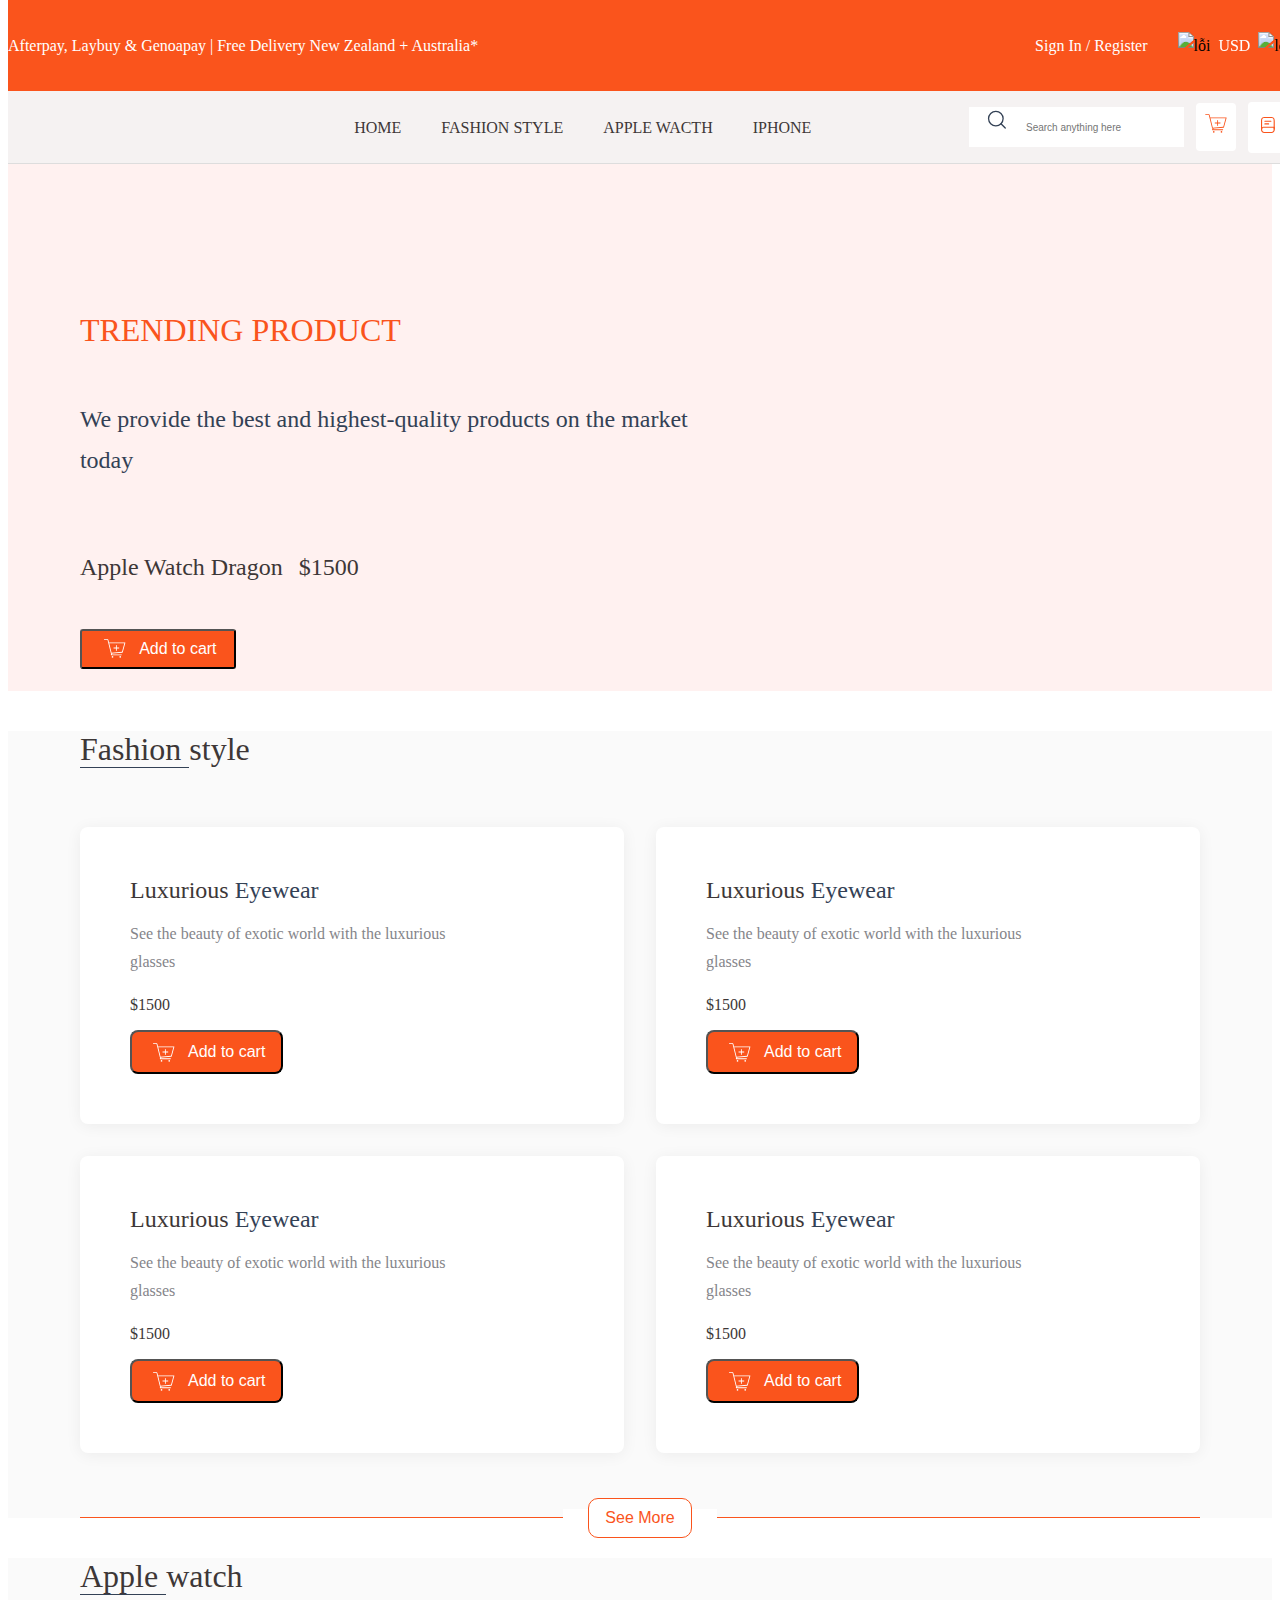
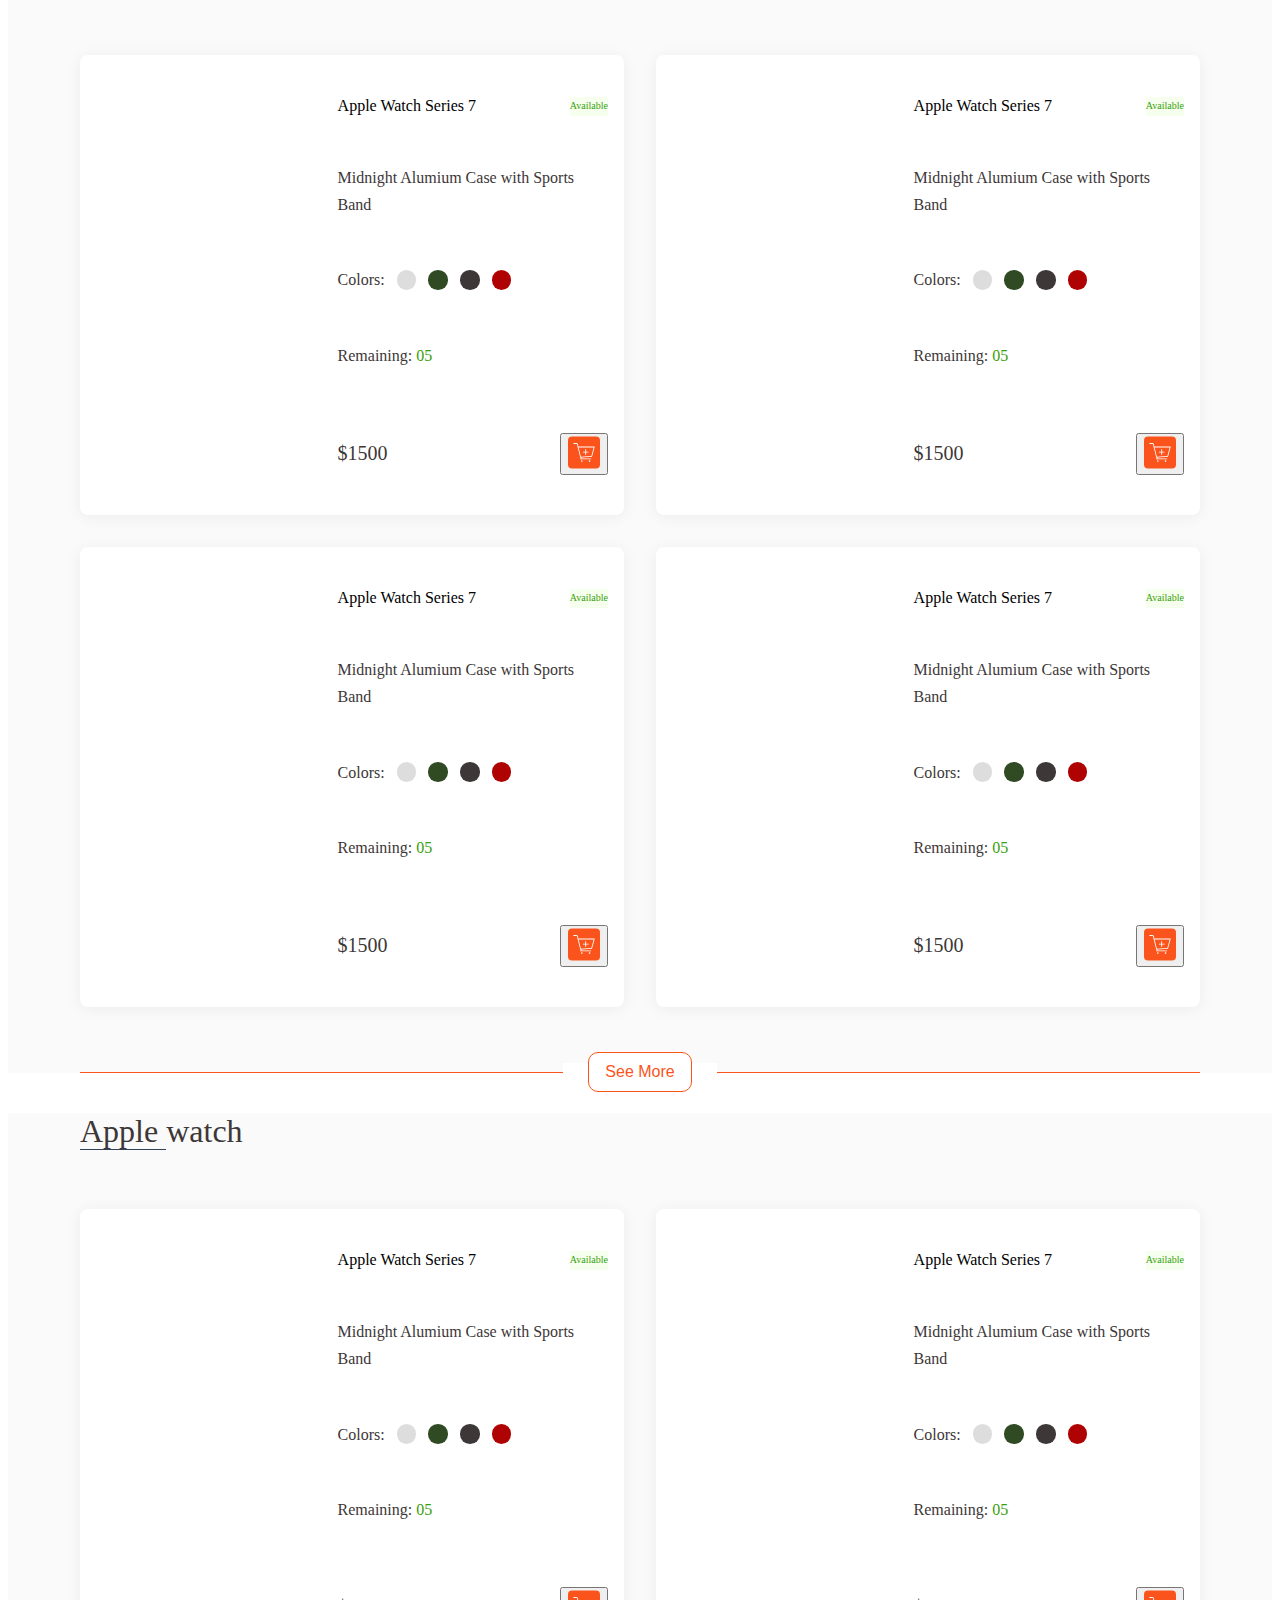
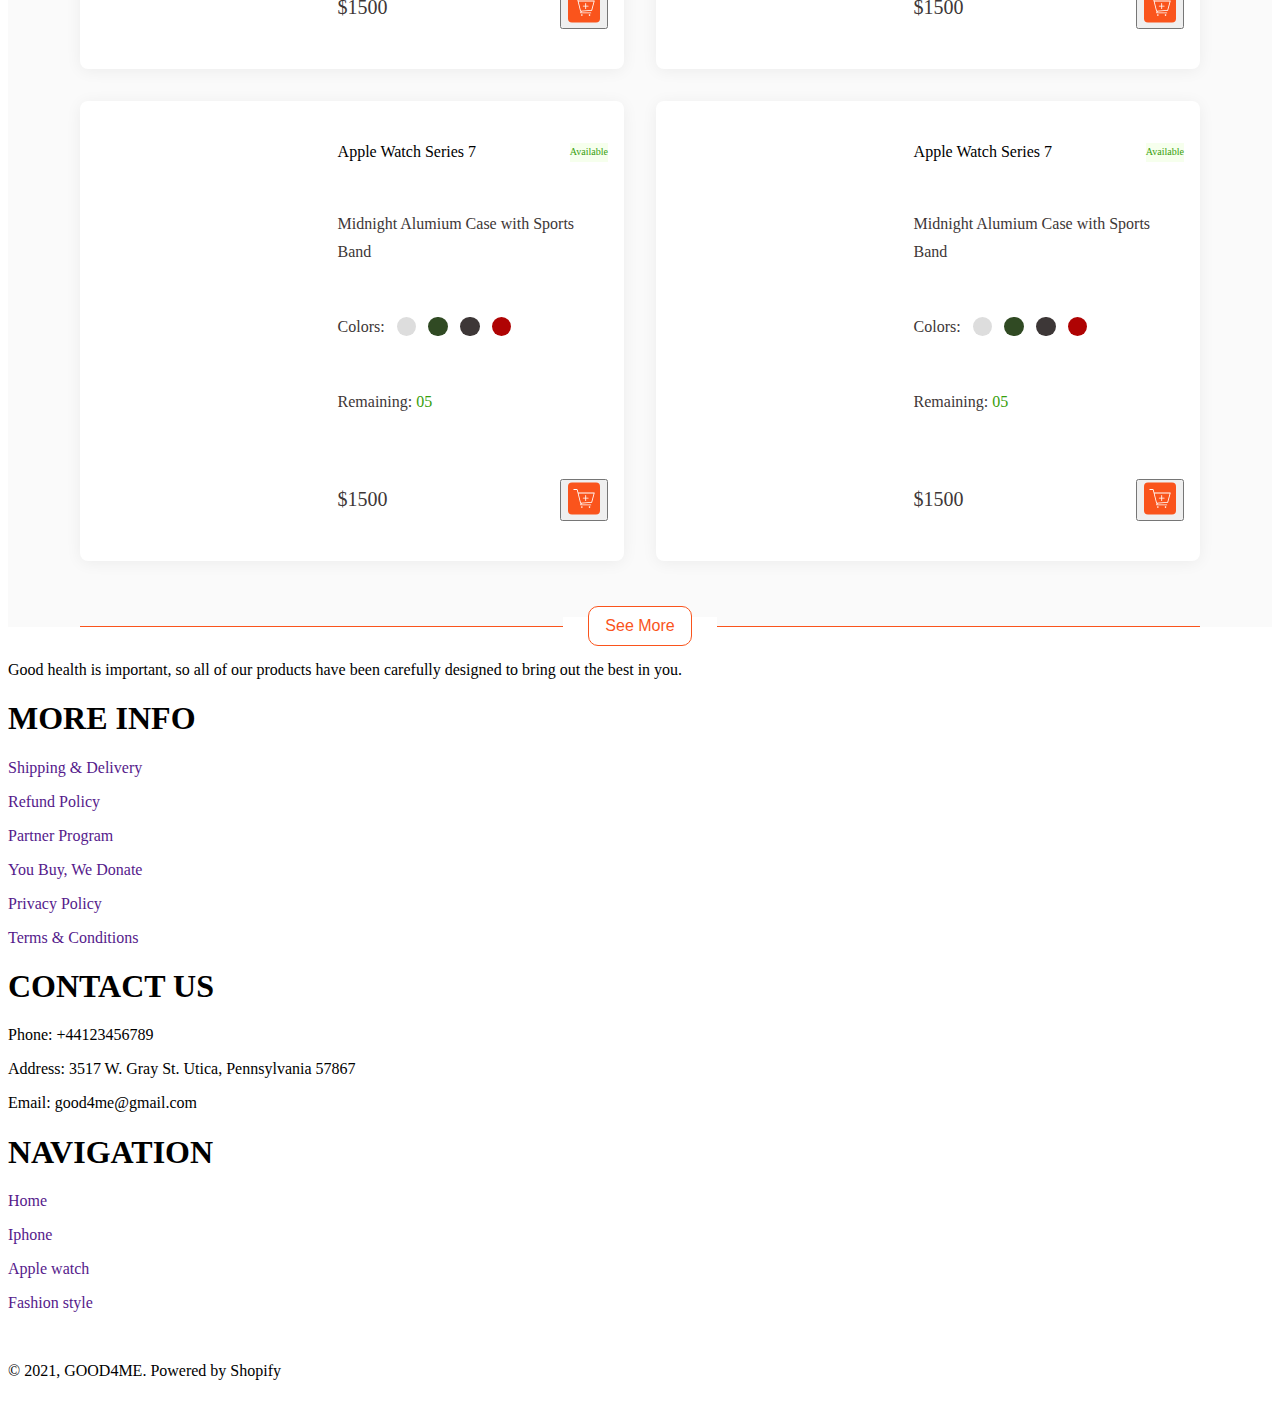
==== commit 1e0475a5: "Good4My" ====
--- a/index.html
+++ b/index.html
@@ -5,7 +5,7 @@
     <meta name="viewport" content="width=device-width, initial-scale=1.0" />
     <link rel="stylesheet" href="./css/footer.css" />
     <link rel="stylesheet" href="./css/reset.css" />
-    <link rel="stylesheet" href="./css/index.css" />
+    <link rel="stylesheet" href="./css/home.css" />
     <title>Document</title>
   </head>
   <body>
@@ -169,7 +169,7 @@
                 />
               </svg>
 
-              Add to cart
+              <a href="./cart.html">Add to cart</a>
             </button>
           </div>
           <div class="banner-image">
@@ -212,7 +212,7 @@
                   />
                 </svg>
 
-                Add to cart
+                <a href="./cart.html">Add to cart</a>
               </button>
             </div>
             <div class="fa-box-container_item">
@@ -243,7 +243,7 @@
                   />
                 </svg>
 
-                Add to cart
+                <a href="./cart.html">Add to cart</a>
               </button>
             </div>
             <div class="fa-box-container_item">
@@ -274,7 +274,7 @@
                   />
                 </svg>
 
-                Add to cart
+                <a href="./cart.html">Add to cart</a>
               </button>
             </div>
             <div class="fa-box-container_item">
@@ -305,7 +305,7 @@
                   />
                 </svg>
 
-                Add to cart
+                <a href="./cart.html">Add to cart</a>
               </button>
             </div>
           </div>
@@ -337,27 +337,28 @@
                 <h4>
                   <p>$1500</p>
                   <button>
-                    <svg
-                      width="32"
-                      height="33"
-                      viewBox="0 0 32 33"
-                      fill="none"
-                      xmlns="http://www.w3.org/2000/svg"
-                    >
-                      <rect
-                        y="0.5"
+                    <a href="">
+                      <svg
                         width="32"
-                        height="32"
-                        rx="4"
-                        fill="#FA541C"
-                      />
-                      <path
-                        fill-rule="evenodd"
-                        clip-rule="evenodd"
-                        d="M26.6518 11.0653L24.0917 20.4521C24.0443 20.6262 23.8925 20.7517 23.7126 20.7654L13.7478 21.5319L13.2767 22.4734H22.8268C23.0624 22.4734 23.2534 22.6644 23.2534 22.9001C23.2534 23.1357 23.0624 23.3267 22.8268 23.3267H12.5867C12.4388 23.3267 12.3014 23.2502 12.2237 23.1244C12.1459 22.9986 12.1388 22.8415 12.205 22.7092L12.7554 21.6084L12.6188 21.6188L12.5867 21.62C12.3907 21.6202 12.2199 21.4868 12.1724 21.2967L8.92829 8.2766C8.87631 8.09284 8.70838 7.96614 8.51741 7.96658H5.75992C5.52428 7.96658 5.33325 7.77555 5.33325 7.53991C5.33325 7.30426 5.52428 7.11324 5.75992 7.11324H8.51741C9.09694 7.11413 9.60399 7.50326 9.75476 8.06283L10.3706 10.5345C10.3979 10.5293 10.4256 10.5267 10.4533 10.5266H26.2401C26.3731 10.5266 26.4984 10.5886 26.5791 10.6942C26.6598 10.7998 26.6867 10.937 26.6518 11.0653ZM14.72 16.0733C14.72 15.8376 14.9111 15.6466 15.1467 15.6466H17.2801V13.5133C17.2801 13.2776 17.4711 13.0866 17.7067 13.0866C17.9424 13.0866 18.1334 13.2776 18.1334 13.5133V15.6466H20.2668C20.5024 15.6466 20.6934 15.8376 20.6934 16.0733C20.6934 16.3089 20.5024 16.5 20.2668 16.5H18.1334V18.6333C18.1334 18.869 17.9424 19.06 17.7067 19.06C17.4711 19.06 17.2801 18.869 17.2801 18.6333V16.5H15.1467C14.9111 16.5 14.72 16.3089 14.72 16.0733ZM10.5805 11.38H25.6815L23.347 19.9375L12.913 20.7404L10.5805 11.38ZM13.8667 24.1801C13.3954 24.1801 13.0134 24.5621 13.0134 25.0334C13.0134 25.5047 13.3954 25.8868 13.8667 25.8868C14.338 25.8868 14.72 25.5047 14.72 25.0334C14.72 24.5621 14.338 24.1801 13.8667 24.1801ZM20.6935 25.0334C20.6935 24.5621 21.0755 24.1801 21.5468 24.1801C22.0181 24.1801 22.4001 24.5621 22.4001 25.0334C22.4001 25.5047 22.0181 25.8868 21.5468 25.8868C21.0755 25.8868 20.6935 25.5047 20.6935 25.0334Z"
-                        fill="white"
-                      />
-                    </svg>
+                        height="33"
+                        viewBox="0 0 32 33"
+                        fill="none"
+                        xmlns="http://www.w3.org/2000/svg"
+                      >
+                        <rect
+                          y="0.5"
+                          width="32"
+                          height="32"
+                          rx="4"
+                          fill="#FA541C"
+                        />
+                        <path
+                          fill-rule="evenodd"
+                          clip-rule="evenodd"
+                          d="M26.6518 11.0653L24.0917 20.4521C24.0443 20.6262 23.8925 20.7517 23.7126 20.7654L13.7478 21.5319L13.2767 22.4734H22.8268C23.0624 22.4734 23.2534 22.6644 23.2534 22.9001C23.2534 23.1357 23.0624 23.3267 22.8268 23.3267H12.5867C12.4388 23.3267 12.3014 23.2502 12.2237 23.1244C12.1459 22.9986 12.1388 22.8415 12.205 22.7092L12.7554 21.6084L12.6188 21.6188L12.5867 21.62C12.3907 21.6202 12.2199 21.4868 12.1724 21.2967L8.92829 8.2766C8.87631 8.09284 8.70838 7.96614 8.51741 7.96658H5.75992C5.52428 7.96658 5.33325 7.77555 5.33325 7.53991C5.33325 7.30426 5.52428 7.11324 5.75992 7.11324H8.51741C9.09694 7.11413 9.60399 7.50326 9.75476 8.06283L10.3706 10.5345C10.3979 10.5293 10.4256 10.5267 10.4533 10.5266H26.2401C26.3731 10.5266 26.4984 10.5886 26.5791 10.6942C26.6598 10.7998 26.6867 10.937 26.6518 11.0653ZM14.72 16.0733C14.72 15.8376 14.9111 15.6466 15.1467 15.6466H17.2801V13.5133C17.2801 13.2776 17.4711 13.0866 17.7067 13.0866C17.9424 13.0866 18.1334 13.2776 18.1334 13.5133V15.6466H20.2668C20.5024 15.6466 20.6934 15.8376 20.6934 16.0733C20.6934 16.3089 20.5024 16.5 20.2668 16.5H18.1334V18.6333C18.1334 18.869 17.9424 19.06 17.7067 19.06C17.4711 19.06 17.2801 18.869 17.2801 18.6333V16.5H15.1467C14.9111 16.5 14.72 16.3089 14.72 16.0733ZM10.5805 11.38H25.6815L23.347 19.9375L12.913 20.7404L10.5805 11.38ZM13.8667 24.1801C13.3954 24.1801 13.0134 24.5621 13.0134 25.0334C13.0134 25.5047 13.3954 25.8868 13.8667 25.8868C14.338 25.8868 14.72 25.5047 14.72 25.0334C14.72 24.5621 14.338 24.1801 13.8667 24.1801ZM20.6935 25.0334C20.6935 24.5621 21.0755 24.1801 21.5468 24.1801C22.0181 24.1801 22.4001 24.5621 22.4001 25.0334C22.4001 25.5047 22.0181 25.8868 21.5468 25.8868C21.0755 25.8868 20.6935 25.5047 20.6935 25.0334Z"
+                          fill="white"
+                        /></svg
+                    ></a>
                   </button>
                 </h4>
               </div>
@@ -376,27 +377,28 @@
                 <h4>
                   <p>$1500</p>
                   <button>
-                    <svg
-                      width="32"
-                      height="33"
-                      viewBox="0 0 32 33"
-                      fill="none"
-                      xmlns="http://www.w3.org/2000/svg"
-                    >
-                      <rect
-                        y="0.5"
+                    <a href="">
+                      <svg
                         width="32"
-                        height="32"
-                        rx="4"
-                        fill="#FA541C"
-                      />
-                      <path
-                        fill-rule="evenodd"
-                        clip-rule="evenodd"
-                        d="M26.6518 11.0653L24.0917 20.4521C24.0443 20.6262 23.8925 20.7517 23.7126 20.7654L13.7478 21.5319L13.2767 22.4734H22.8268C23.0624 22.4734 23.2534 22.6644 23.2534 22.9001C23.2534 23.1357 23.0624 23.3267 22.8268 23.3267H12.5867C12.4388 23.3267 12.3014 23.2502 12.2237 23.1244C12.1459 22.9986 12.1388 22.8415 12.205 22.7092L12.7554 21.6084L12.6188 21.6188L12.5867 21.62C12.3907 21.6202 12.2199 21.4868 12.1724 21.2967L8.92829 8.2766C8.87631 8.09284 8.70838 7.96614 8.51741 7.96658H5.75992C5.52428 7.96658 5.33325 7.77555 5.33325 7.53991C5.33325 7.30426 5.52428 7.11324 5.75992 7.11324H8.51741C9.09694 7.11413 9.60399 7.50326 9.75476 8.06283L10.3706 10.5345C10.3979 10.5293 10.4256 10.5267 10.4533 10.5266H26.2401C26.3731 10.5266 26.4984 10.5886 26.5791 10.6942C26.6598 10.7998 26.6867 10.937 26.6518 11.0653ZM14.72 16.0733C14.72 15.8376 14.9111 15.6466 15.1467 15.6466H17.2801V13.5133C17.2801 13.2776 17.4711 13.0866 17.7067 13.0866C17.9424 13.0866 18.1334 13.2776 18.1334 13.5133V15.6466H20.2668C20.5024 15.6466 20.6934 15.8376 20.6934 16.0733C20.6934 16.3089 20.5024 16.5 20.2668 16.5H18.1334V18.6333C18.1334 18.869 17.9424 19.06 17.7067 19.06C17.4711 19.06 17.2801 18.869 17.2801 18.6333V16.5H15.1467C14.9111 16.5 14.72 16.3089 14.72 16.0733ZM10.5805 11.38H25.6815L23.347 19.9375L12.913 20.7404L10.5805 11.38ZM13.8667 24.1801C13.3954 24.1801 13.0134 24.5621 13.0134 25.0334C13.0134 25.5047 13.3954 25.8868 13.8667 25.8868C14.338 25.8868 14.72 25.5047 14.72 25.0334C14.72 24.5621 14.338 24.1801 13.8667 24.1801ZM20.6935 25.0334C20.6935 24.5621 21.0755 24.1801 21.5468 24.1801C22.0181 24.1801 22.4001 24.5621 22.4001 25.0334C22.4001 25.5047 22.0181 25.8868 21.5468 25.8868C21.0755 25.8868 20.6935 25.5047 20.6935 25.0334Z"
-                        fill="white"
-                      />
-                    </svg>
+                        height="33"
+                        viewBox="0 0 32 33"
+                        fill="none"
+                        xmlns="http://www.w3.org/2000/svg"
+                      >
+                        <rect
+                          y="0.5"
+                          width="32"
+                          height="32"
+                          rx="4"
+                          fill="#FA541C"
+                        />
+                        <path
+                          fill-rule="evenodd"
+                          clip-rule="evenodd"
+                          d="M26.6518 11.0653L24.0917 20.4521C24.0443 20.6262 23.8925 20.7517 23.7126 20.7654L13.7478 21.5319L13.2767 22.4734H22.8268C23.0624 22.4734 23.2534 22.6644 23.2534 22.9001C23.2534 23.1357 23.0624 23.3267 22.8268 23.3267H12.5867C12.4388 23.3267 12.3014 23.2502 12.2237 23.1244C12.1459 22.9986 12.1388 22.8415 12.205 22.7092L12.7554 21.6084L12.6188 21.6188L12.5867 21.62C12.3907 21.6202 12.2199 21.4868 12.1724 21.2967L8.92829 8.2766C8.87631 8.09284 8.70838 7.96614 8.51741 7.96658H5.75992C5.52428 7.96658 5.33325 7.77555 5.33325 7.53991C5.33325 7.30426 5.52428 7.11324 5.75992 7.11324H8.51741C9.09694 7.11413 9.60399 7.50326 9.75476 8.06283L10.3706 10.5345C10.3979 10.5293 10.4256 10.5267 10.4533 10.5266H26.2401C26.3731 10.5266 26.4984 10.5886 26.5791 10.6942C26.6598 10.7998 26.6867 10.937 26.6518 11.0653ZM14.72 16.0733C14.72 15.8376 14.9111 15.6466 15.1467 15.6466H17.2801V13.5133C17.2801 13.2776 17.4711 13.0866 17.7067 13.0866C17.9424 13.0866 18.1334 13.2776 18.1334 13.5133V15.6466H20.2668C20.5024 15.6466 20.6934 15.8376 20.6934 16.0733C20.6934 16.3089 20.5024 16.5 20.2668 16.5H18.1334V18.6333C18.1334 18.869 17.9424 19.06 17.7067 19.06C17.4711 19.06 17.2801 18.869 17.2801 18.6333V16.5H15.1467C14.9111 16.5 14.72 16.3089 14.72 16.0733ZM10.5805 11.38H25.6815L23.347 19.9375L12.913 20.7404L10.5805 11.38ZM13.8667 24.1801C13.3954 24.1801 13.0134 24.5621 13.0134 25.0334C13.0134 25.5047 13.3954 25.8868 13.8667 25.8868C14.338 25.8868 14.72 25.5047 14.72 25.0334C14.72 24.5621 14.338 24.1801 13.8667 24.1801ZM20.6935 25.0334C20.6935 24.5621 21.0755 24.1801 21.5468 24.1801C22.0181 24.1801 22.4001 24.5621 22.4001 25.0334C22.4001 25.5047 22.0181 25.8868 21.5468 25.8868C21.0755 25.8868 20.6935 25.5047 20.6935 25.0334Z"
+                          fill="white"
+                        /></svg
+                    ></a>
                   </button>
                 </h4>
               </div>
@@ -415,27 +417,28 @@
                 <h4>
                   <p>$1500</p>
                   <button>
-                    <svg
-                      width="32"
-                      height="33"
-                      viewBox="0 0 32 33"
-                      fill="none"
-                      xmlns="http://www.w3.org/2000/svg"
-                    >
-                      <rect
-                        y="0.5"
+                    <a href="">
+                      <svg
                         width="32"
-                        height="32"
-                        rx="4"
-                        fill="#FA541C"
-                      />
-                      <path
-                        fill-rule="evenodd"
-                        clip-rule="evenodd"
-                        d="M26.6518 11.0653L24.0917 20.4521C24.0443 20.6262 23.8925 20.7517 23.7126 20.7654L13.7478 21.5319L13.2767 22.4734H22.8268C23.0624 22.4734 23.2534 22.6644 23.2534 22.9001C23.2534 23.1357 23.0624 23.3267 22.8268 23.3267H12.5867C12.4388 23.3267 12.3014 23.2502 12.2237 23.1244C12.1459 22.9986 12.1388 22.8415 12.205 22.7092L12.7554 21.6084L12.6188 21.6188L12.5867 21.62C12.3907 21.6202 12.2199 21.4868 12.1724 21.2967L8.92829 8.2766C8.87631 8.09284 8.70838 7.96614 8.51741 7.96658H5.75992C5.52428 7.96658 5.33325 7.77555 5.33325 7.53991C5.33325 7.30426 5.52428 7.11324 5.75992 7.11324H8.51741C9.09694 7.11413 9.60399 7.50326 9.75476 8.06283L10.3706 10.5345C10.3979 10.5293 10.4256 10.5267 10.4533 10.5266H26.2401C26.3731 10.5266 26.4984 10.5886 26.5791 10.6942C26.6598 10.7998 26.6867 10.937 26.6518 11.0653ZM14.72 16.0733C14.72 15.8376 14.9111 15.6466 15.1467 15.6466H17.2801V13.5133C17.2801 13.2776 17.4711 13.0866 17.7067 13.0866C17.9424 13.0866 18.1334 13.2776 18.1334 13.5133V15.6466H20.2668C20.5024 15.6466 20.6934 15.8376 20.6934 16.0733C20.6934 16.3089 20.5024 16.5 20.2668 16.5H18.1334V18.6333C18.1334 18.869 17.9424 19.06 17.7067 19.06C17.4711 19.06 17.2801 18.869 17.2801 18.6333V16.5H15.1467C14.9111 16.5 14.72 16.3089 14.72 16.0733ZM10.5805 11.38H25.6815L23.347 19.9375L12.913 20.7404L10.5805 11.38ZM13.8667 24.1801C13.3954 24.1801 13.0134 24.5621 13.0134 25.0334C13.0134 25.5047 13.3954 25.8868 13.8667 25.8868C14.338 25.8868 14.72 25.5047 14.72 25.0334C14.72 24.5621 14.338 24.1801 13.8667 24.1801ZM20.6935 25.0334C20.6935 24.5621 21.0755 24.1801 21.5468 24.1801C22.0181 24.1801 22.4001 24.5621 22.4001 25.0334C22.4001 25.5047 22.0181 25.8868 21.5468 25.8868C21.0755 25.8868 20.6935 25.5047 20.6935 25.0334Z"
-                        fill="white"
-                      />
-                    </svg>
+                        height="33"
+                        viewBox="0 0 32 33"
+                        fill="none"
+                        xmlns="http://www.w3.org/2000/svg"
+                      >
+                        <rect
+                          y="0.5"
+                          width="32"
+                          height="32"
+                          rx="4"
+                          fill="#FA541C"
+                        />
+                        <path
+                          fill-rule="evenodd"
+                          clip-rule="evenodd"
+                          d="M26.6518 11.0653L24.0917 20.4521C24.0443 20.6262 23.8925 20.7517 23.7126 20.7654L13.7478 21.5319L13.2767 22.4734H22.8268C23.0624 22.4734 23.2534 22.6644 23.2534 22.9001C23.2534 23.1357 23.0624 23.3267 22.8268 23.3267H12.5867C12.4388 23.3267 12.3014 23.2502 12.2237 23.1244C12.1459 22.9986 12.1388 22.8415 12.205 22.7092L12.7554 21.6084L12.6188 21.6188L12.5867 21.62C12.3907 21.6202 12.2199 21.4868 12.1724 21.2967L8.92829 8.2766C8.87631 8.09284 8.70838 7.96614 8.51741 7.96658H5.75992C5.52428 7.96658 5.33325 7.77555 5.33325 7.53991C5.33325 7.30426 5.52428 7.11324 5.75992 7.11324H8.51741C9.09694 7.11413 9.60399 7.50326 9.75476 8.06283L10.3706 10.5345C10.3979 10.5293 10.4256 10.5267 10.4533 10.5266H26.2401C26.3731 10.5266 26.4984 10.5886 26.5791 10.6942C26.6598 10.7998 26.6867 10.937 26.6518 11.0653ZM14.72 16.0733C14.72 15.8376 14.9111 15.6466 15.1467 15.6466H17.2801V13.5133C17.2801 13.2776 17.4711 13.0866 17.7067 13.0866C17.9424 13.0866 18.1334 13.2776 18.1334 13.5133V15.6466H20.2668C20.5024 15.6466 20.6934 15.8376 20.6934 16.0733C20.6934 16.3089 20.5024 16.5 20.2668 16.5H18.1334V18.6333C18.1334 18.869 17.9424 19.06 17.7067 19.06C17.4711 19.06 17.2801 18.869 17.2801 18.6333V16.5H15.1467C14.9111 16.5 14.72 16.3089 14.72 16.0733ZM10.5805 11.38H25.6815L23.347 19.9375L12.913 20.7404L10.5805 11.38ZM13.8667 24.1801C13.3954 24.1801 13.0134 24.5621 13.0134 25.0334C13.0134 25.5047 13.3954 25.8868 13.8667 25.8868C14.338 25.8868 14.72 25.5047 14.72 25.0334C14.72 24.5621 14.338 24.1801 13.8667 24.1801ZM20.6935 25.0334C20.6935 24.5621 21.0755 24.1801 21.5468 24.1801C22.0181 24.1801 22.4001 24.5621 22.4001 25.0334C22.4001 25.5047 22.0181 25.8868 21.5468 25.8868C21.0755 25.8868 20.6935 25.5047 20.6935 25.0334Z"
+                          fill="white"
+                        /></svg
+                    ></a>
                   </button>
                 </h4>
               </div>
@@ -454,27 +457,28 @@
                 <h4>
                   <p>$1500</p>
                   <button>
-                    <svg
-                      width="32"
-                      height="33"
-                      viewBox="0 0 32 33"
-                      fill="none"
-                      xmlns="http://www.w3.org/2000/svg"
-                    >
-                      <rect
-                        y="0.5"
+                    <a href="">
+                      <svg
                         width="32"
-                        height="32"
-                        rx="4"
-                        fill="#FA541C"
-                      />
-                      <path
-                        fill-rule="evenodd"
-                        clip-rule="evenodd"
-                        d="M26.6518 11.0653L24.0917 20.4521C24.0443 20.6262 23.8925 20.7517 23.7126 20.7654L13.7478 21.5319L13.2767 22.4734H22.8268C23.0624 22.4734 23.2534 22.6644 23.2534 22.9001C23.2534 23.1357 23.0624 23.3267 22.8268 23.3267H12.5867C12.4388 23.3267 12.3014 23.2502 12.2237 23.1244C12.1459 22.9986 12.1388 22.8415 12.205 22.7092L12.7554 21.6084L12.6188 21.6188L12.5867 21.62C12.3907 21.6202 12.2199 21.4868 12.1724 21.2967L8.92829 8.2766C8.87631 8.09284 8.70838 7.96614 8.51741 7.96658H5.75992C5.52428 7.96658 5.33325 7.77555 5.33325 7.53991C5.33325 7.30426 5.52428 7.11324 5.75992 7.11324H8.51741C9.09694 7.11413 9.60399 7.50326 9.75476 8.06283L10.3706 10.5345C10.3979 10.5293 10.4256 10.5267 10.4533 10.5266H26.2401C26.3731 10.5266 26.4984 10.5886 26.5791 10.6942C26.6598 10.7998 26.6867 10.937 26.6518 11.0653ZM14.72 16.0733C14.72 15.8376 14.9111 15.6466 15.1467 15.6466H17.2801V13.5133C17.2801 13.2776 17.4711 13.0866 17.7067 13.0866C17.9424 13.0866 18.1334 13.2776 18.1334 13.5133V15.6466H20.2668C20.5024 15.6466 20.6934 15.8376 20.6934 16.0733C20.6934 16.3089 20.5024 16.5 20.2668 16.5H18.1334V18.6333C18.1334 18.869 17.9424 19.06 17.7067 19.06C17.4711 19.06 17.2801 18.869 17.2801 18.6333V16.5H15.1467C14.9111 16.5 14.72 16.3089 14.72 16.0733ZM10.5805 11.38H25.6815L23.347 19.9375L12.913 20.7404L10.5805 11.38ZM13.8667 24.1801C13.3954 24.1801 13.0134 24.5621 13.0134 25.0334C13.0134 25.5047 13.3954 25.8868 13.8667 25.8868C14.338 25.8868 14.72 25.5047 14.72 25.0334C14.72 24.5621 14.338 24.1801 13.8667 24.1801ZM20.6935 25.0334C20.6935 24.5621 21.0755 24.1801 21.5468 24.1801C22.0181 24.1801 22.4001 24.5621 22.4001 25.0334C22.4001 25.5047 22.0181 25.8868 21.5468 25.8868C21.0755 25.8868 20.6935 25.5047 20.6935 25.0334Z"
-                        fill="white"
-                      />
-                    </svg>
+                        height="33"
+                        viewBox="0 0 32 33"
+                        fill="none"
+                        xmlns="http://www.w3.org/2000/svg"
+                      >
+                        <rect
+                          y="0.5"
+                          width="32"
+                          height="32"
+                          rx="4"
+                          fill="#FA541C"
+                        />
+                        <path
+                          fill-rule="evenodd"
+                          clip-rule="evenodd"
+                          d="M26.6518 11.0653L24.0917 20.4521C24.0443 20.6262 23.8925 20.7517 23.7126 20.7654L13.7478 21.5319L13.2767 22.4734H22.8268C23.0624 22.4734 23.2534 22.6644 23.2534 22.9001C23.2534 23.1357 23.0624 23.3267 22.8268 23.3267H12.5867C12.4388 23.3267 12.3014 23.2502 12.2237 23.1244C12.1459 22.9986 12.1388 22.8415 12.205 22.7092L12.7554 21.6084L12.6188 21.6188L12.5867 21.62C12.3907 21.6202 12.2199 21.4868 12.1724 21.2967L8.92829 8.2766C8.87631 8.09284 8.70838 7.96614 8.51741 7.96658H5.75992C5.52428 7.96658 5.33325 7.77555 5.33325 7.53991C5.33325 7.30426 5.52428 7.11324 5.75992 7.11324H8.51741C9.09694 7.11413 9.60399 7.50326 9.75476 8.06283L10.3706 10.5345C10.3979 10.5293 10.4256 10.5267 10.4533 10.5266H26.2401C26.3731 10.5266 26.4984 10.5886 26.5791 10.6942C26.6598 10.7998 26.6867 10.937 26.6518 11.0653ZM14.72 16.0733C14.72 15.8376 14.9111 15.6466 15.1467 15.6466H17.2801V13.5133C17.2801 13.2776 17.4711 13.0866 17.7067 13.0866C17.9424 13.0866 18.1334 13.2776 18.1334 13.5133V15.6466H20.2668C20.5024 15.6466 20.6934 15.8376 20.6934 16.0733C20.6934 16.3089 20.5024 16.5 20.2668 16.5H18.1334V18.6333C18.1334 18.869 17.9424 19.06 17.7067 19.06C17.4711 19.06 17.2801 18.869 17.2801 18.6333V16.5H15.1467C14.9111 16.5 14.72 16.3089 14.72 16.0733ZM10.5805 11.38H25.6815L23.347 19.9375L12.913 20.7404L10.5805 11.38ZM13.8667 24.1801C13.3954 24.1801 13.0134 24.5621 13.0134 25.0334C13.0134 25.5047 13.3954 25.8868 13.8667 25.8868C14.338 25.8868 14.72 25.5047 14.72 25.0334C14.72 24.5621 14.338 24.1801 13.8667 24.1801ZM20.6935 25.0334C20.6935 24.5621 21.0755 24.1801 21.5468 24.1801C22.0181 24.1801 22.4001 24.5621 22.4001 25.0334C22.4001 25.5047 22.0181 25.8868 21.5468 25.8868C21.0755 25.8868 20.6935 25.5047 20.6935 25.0334Z"
+                          fill="white"
+                        /></svg
+                    ></a>
                   </button>
                 </h4>
               </div>
@@ -506,27 +510,28 @@
                 <h4>
                   <p>$1500</p>
                   <button>
-                    <svg
-                      width="32"
-                      height="33"
-                      viewBox="0 0 32 33"
-                      fill="none"
-                      xmlns="http://www.w3.org/2000/svg"
-                    >
-                      <rect
-                        y="0.5"
+                    <a href="">
+                      <svg
                         width="32"
-                        height="32"
-                        rx="4"
-                        fill="#FA541C"
-                      />
-                      <path
-                        fill-rule="evenodd"
-                        clip-rule="evenodd"
-                        d="M26.6518 11.0653L24.0917 20.4521C24.0443 20.6262 23.8925 20.7517 23.7126 20.7654L13.7478 21.5319L13.2767 22.4734H22.8268C23.0624 22.4734 23.2534 22.6644 23.2534 22.9001C23.2534 23.1357 23.0624 23.3267 22.8268 23.3267H12.5867C12.4388 23.3267 12.3014 23.2502 12.2237 23.1244C12.1459 22.9986 12.1388 22.8415 12.205 22.7092L12.7554 21.6084L12.6188 21.6188L12.5867 21.62C12.3907 21.6202 12.2199 21.4868 12.1724 21.2967L8.92829 8.2766C8.87631 8.09284 8.70838 7.96614 8.51741 7.96658H5.75992C5.52428 7.96658 5.33325 7.77555 5.33325 7.53991C5.33325 7.30426 5.52428 7.11324 5.75992 7.11324H8.51741C9.09694 7.11413 9.60399 7.50326 9.75476 8.06283L10.3706 10.5345C10.3979 10.5293 10.4256 10.5267 10.4533 10.5266H26.2401C26.3731 10.5266 26.4984 10.5886 26.5791 10.6942C26.6598 10.7998 26.6867 10.937 26.6518 11.0653ZM14.72 16.0733C14.72 15.8376 14.9111 15.6466 15.1467 15.6466H17.2801V13.5133C17.2801 13.2776 17.4711 13.0866 17.7067 13.0866C17.9424 13.0866 18.1334 13.2776 18.1334 13.5133V15.6466H20.2668C20.5024 15.6466 20.6934 15.8376 20.6934 16.0733C20.6934 16.3089 20.5024 16.5 20.2668 16.5H18.1334V18.6333C18.1334 18.869 17.9424 19.06 17.7067 19.06C17.4711 19.06 17.2801 18.869 17.2801 18.6333V16.5H15.1467C14.9111 16.5 14.72 16.3089 14.72 16.0733ZM10.5805 11.38H25.6815L23.347 19.9375L12.913 20.7404L10.5805 11.38ZM13.8667 24.1801C13.3954 24.1801 13.0134 24.5621 13.0134 25.0334C13.0134 25.5047 13.3954 25.8868 13.8667 25.8868C14.338 25.8868 14.72 25.5047 14.72 25.0334C14.72 24.5621 14.338 24.1801 13.8667 24.1801ZM20.6935 25.0334C20.6935 24.5621 21.0755 24.1801 21.5468 24.1801C22.0181 24.1801 22.4001 24.5621 22.4001 25.0334C22.4001 25.5047 22.0181 25.8868 21.5468 25.8868C21.0755 25.8868 20.6935 25.5047 20.6935 25.0334Z"
-                        fill="white"
-                      />
-                    </svg>
+                        height="33"
+                        viewBox="0 0 32 33"
+                        fill="none"
+                        xmlns="http://www.w3.org/2000/svg"
+                      >
+                        <rect
+                          y="0.5"
+                          width="32"
+                          height="32"
+                          rx="4"
+                          fill="#FA541C"
+                        />
+                        <path
+                          fill-rule="evenodd"
+                          clip-rule="evenodd"
+                          d="M26.6518 11.0653L24.0917 20.4521C24.0443 20.6262 23.8925 20.7517 23.7126 20.7654L13.7478 21.5319L13.2767 22.4734H22.8268C23.0624 22.4734 23.2534 22.6644 23.2534 22.9001C23.2534 23.1357 23.0624 23.3267 22.8268 23.3267H12.5867C12.4388 23.3267 12.3014 23.2502 12.2237 23.1244C12.1459 22.9986 12.1388 22.8415 12.205 22.7092L12.7554 21.6084L12.6188 21.6188L12.5867 21.62C12.3907 21.6202 12.2199 21.4868 12.1724 21.2967L8.92829 8.2766C8.87631 8.09284 8.70838 7.96614 8.51741 7.96658H5.75992C5.52428 7.96658 5.33325 7.77555 5.33325 7.53991C5.33325 7.30426 5.52428 7.11324 5.75992 7.11324H8.51741C9.09694 7.11413 9.60399 7.50326 9.75476 8.06283L10.3706 10.5345C10.3979 10.5293 10.4256 10.5267 10.4533 10.5266H26.2401C26.3731 10.5266 26.4984 10.5886 26.5791 10.6942C26.6598 10.7998 26.6867 10.937 26.6518 11.0653ZM14.72 16.0733C14.72 15.8376 14.9111 15.6466 15.1467 15.6466H17.2801V13.5133C17.2801 13.2776 17.4711 13.0866 17.7067 13.0866C17.9424 13.0866 18.1334 13.2776 18.1334 13.5133V15.6466H20.2668C20.5024 15.6466 20.6934 15.8376 20.6934 16.0733C20.6934 16.3089 20.5024 16.5 20.2668 16.5H18.1334V18.6333C18.1334 18.869 17.9424 19.06 17.7067 19.06C17.4711 19.06 17.2801 18.869 17.2801 18.6333V16.5H15.1467C14.9111 16.5 14.72 16.3089 14.72 16.0733ZM10.5805 11.38H25.6815L23.347 19.9375L12.913 20.7404L10.5805 11.38ZM13.8667 24.1801C13.3954 24.1801 13.0134 24.5621 13.0134 25.0334C13.0134 25.5047 13.3954 25.8868 13.8667 25.8868C14.338 25.8868 14.72 25.5047 14.72 25.0334C14.72 24.5621 14.338 24.1801 13.8667 24.1801ZM20.6935 25.0334C20.6935 24.5621 21.0755 24.1801 21.5468 24.1801C22.0181 24.1801 22.4001 24.5621 22.4001 25.0334C22.4001 25.5047 22.0181 25.8868 21.5468 25.8868C21.0755 25.8868 20.6935 25.5047 20.6935 25.0334Z"
+                          fill="white"
+                        /></svg
+                    ></a>
                   </button>
                 </h4>
               </div>
@@ -545,27 +550,28 @@
                 <h4>
                   <p>$1500</p>
                   <button>
-                    <svg
-                      width="32"
-                      height="33"
-                      viewBox="0 0 32 33"
-                      fill="none"
-                      xmlns="http://www.w3.org/2000/svg"
-                    >
-                      <rect
-                        y="0.5"
+                    <a href="">
+                      <svg
                         width="32"
-                        height="32"
-                        rx="4"
-                        fill="#FA541C"
-                      />
-                      <path
-                        fill-rule="evenodd"
-                        clip-rule="evenodd"
-                        d="M26.6518 11.0653L24.0917 20.4521C24.0443 20.6262 23.8925 20.7517 23.7126 20.7654L13.7478 21.5319L13.2767 22.4734H22.8268C23.0624 22.4734 23.2534 22.6644 23.2534 22.9001C23.2534 23.1357 23.0624 23.3267 22.8268 23.3267H12.5867C12.4388 23.3267 12.3014 23.2502 12.2237 23.1244C12.1459 22.9986 12.1388 22.8415 12.205 22.7092L12.7554 21.6084L12.6188 21.6188L12.5867 21.62C12.3907 21.6202 12.2199 21.4868 12.1724 21.2967L8.92829 8.2766C8.87631 8.09284 8.70838 7.96614 8.51741 7.96658H5.75992C5.52428 7.96658 5.33325 7.77555 5.33325 7.53991C5.33325 7.30426 5.52428 7.11324 5.75992 7.11324H8.51741C9.09694 7.11413 9.60399 7.50326 9.75476 8.06283L10.3706 10.5345C10.3979 10.5293 10.4256 10.5267 10.4533 10.5266H26.2401C26.3731 10.5266 26.4984 10.5886 26.5791 10.6942C26.6598 10.7998 26.6867 10.937 26.6518 11.0653ZM14.72 16.0733C14.72 15.8376 14.9111 15.6466 15.1467 15.6466H17.2801V13.5133C17.2801 13.2776 17.4711 13.0866 17.7067 13.0866C17.9424 13.0866 18.1334 13.2776 18.1334 13.5133V15.6466H20.2668C20.5024 15.6466 20.6934 15.8376 20.6934 16.0733C20.6934 16.3089 20.5024 16.5 20.2668 16.5H18.1334V18.6333C18.1334 18.869 17.9424 19.06 17.7067 19.06C17.4711 19.06 17.2801 18.869 17.2801 18.6333V16.5H15.1467C14.9111 16.5 14.72 16.3089 14.72 16.0733ZM10.5805 11.38H25.6815L23.347 19.9375L12.913 20.7404L10.5805 11.38ZM13.8667 24.1801C13.3954 24.1801 13.0134 24.5621 13.0134 25.0334C13.0134 25.5047 13.3954 25.8868 13.8667 25.8868C14.338 25.8868 14.72 25.5047 14.72 25.0334C14.72 24.5621 14.338 24.1801 13.8667 24.1801ZM20.6935 25.0334C20.6935 24.5621 21.0755 24.1801 21.5468 24.1801C22.0181 24.1801 22.4001 24.5621 22.4001 25.0334C22.4001 25.5047 22.0181 25.8868 21.5468 25.8868C21.0755 25.8868 20.6935 25.5047 20.6935 25.0334Z"
-                        fill="white"
-                      />
-                    </svg>
+                        height="33"
+                        viewBox="0 0 32 33"
+                        fill="none"
+                        xmlns="http://www.w3.org/2000/svg"
+                      >
+                        <rect
+                          y="0.5"
+                          width="32"
+                          height="32"
+                          rx="4"
+                          fill="#FA541C"
+                        />
+                        <path
+                          fill-rule="evenodd"
+                          clip-rule="evenodd"
+                          d="M26.6518 11.0653L24.0917 20.4521C24.0443 20.6262 23.8925 20.7517 23.7126 20.7654L13.7478 21.5319L13.2767 22.4734H22.8268C23.0624 22.4734 23.2534 22.6644 23.2534 22.9001C23.2534 23.1357 23.0624 23.3267 22.8268 23.3267H12.5867C12.4388 23.3267 12.3014 23.2502 12.2237 23.1244C12.1459 22.9986 12.1388 22.8415 12.205 22.7092L12.7554 21.6084L12.6188 21.6188L12.5867 21.62C12.3907 21.6202 12.2199 21.4868 12.1724 21.2967L8.92829 8.2766C8.87631 8.09284 8.70838 7.96614 8.51741 7.96658H5.75992C5.52428 7.96658 5.33325 7.77555 5.33325 7.53991C5.33325 7.30426 5.52428 7.11324 5.75992 7.11324H8.51741C9.09694 7.11413 9.60399 7.50326 9.75476 8.06283L10.3706 10.5345C10.3979 10.5293 10.4256 10.5267 10.4533 10.5266H26.2401C26.3731 10.5266 26.4984 10.5886 26.5791 10.6942C26.6598 10.7998 26.6867 10.937 26.6518 11.0653ZM14.72 16.0733C14.72 15.8376 14.9111 15.6466 15.1467 15.6466H17.2801V13.5133C17.2801 13.2776 17.4711 13.0866 17.7067 13.0866C17.9424 13.0866 18.1334 13.2776 18.1334 13.5133V15.6466H20.2668C20.5024 15.6466 20.6934 15.8376 20.6934 16.0733C20.6934 16.3089 20.5024 16.5 20.2668 16.5H18.1334V18.6333C18.1334 18.869 17.9424 19.06 17.7067 19.06C17.4711 19.06 17.2801 18.869 17.2801 18.6333V16.5H15.1467C14.9111 16.5 14.72 16.3089 14.72 16.0733ZM10.5805 11.38H25.6815L23.347 19.9375L12.913 20.7404L10.5805 11.38ZM13.8667 24.1801C13.3954 24.1801 13.0134 24.5621 13.0134 25.0334C13.0134 25.5047 13.3954 25.8868 13.8667 25.8868C14.338 25.8868 14.72 25.5047 14.72 25.0334C14.72 24.5621 14.338 24.1801 13.8667 24.1801ZM20.6935 25.0334C20.6935 24.5621 21.0755 24.1801 21.5468 24.1801C22.0181 24.1801 22.4001 24.5621 22.4001 25.0334C22.4001 25.5047 22.0181 25.8868 21.5468 25.8868C21.0755 25.8868 20.6935 25.5047 20.6935 25.0334Z"
+                          fill="white"
+                        /></svg
+                    ></a>
                   </button>
                 </h4>
               </div>
@@ -584,27 +590,28 @@
                 <h4>
                   <p>$1500</p>
                   <button>
-                    <svg
-                      width="32"
-                      height="33"
-                      viewBox="0 0 32 33"
-                      fill="none"
-                      xmlns="http://www.w3.org/2000/svg"
-                    >
-                      <rect
-                        y="0.5"
+                    <a href="">
+                      <svg
                         width="32"
-                        height="32"
-                        rx="4"
-                        fill="#FA541C"
-                      />
-                      <path
-                        fill-rule="evenodd"
-                        clip-rule="evenodd"
-                        d="M26.6518 11.0653L24.0917 20.4521C24.0443 20.6262 23.8925 20.7517 23.7126 20.7654L13.7478 21.5319L13.2767 22.4734H22.8268C23.0624 22.4734 23.2534 22.6644 23.2534 22.9001C23.2534 23.1357 23.0624 23.3267 22.8268 23.3267H12.5867C12.4388 23.3267 12.3014 23.2502 12.2237 23.1244C12.1459 22.9986 12.1388 22.8415 12.205 22.7092L12.7554 21.6084L12.6188 21.6188L12.5867 21.62C12.3907 21.6202 12.2199 21.4868 12.1724 21.2967L8.92829 8.2766C8.87631 8.09284 8.70838 7.96614 8.51741 7.96658H5.75992C5.52428 7.96658 5.33325 7.77555 5.33325 7.53991C5.33325 7.30426 5.52428 7.11324 5.75992 7.11324H8.51741C9.09694 7.11413 9.60399 7.50326 9.75476 8.06283L10.3706 10.5345C10.3979 10.5293 10.4256 10.5267 10.4533 10.5266H26.2401C26.3731 10.5266 26.4984 10.5886 26.5791 10.6942C26.6598 10.7998 26.6867 10.937 26.6518 11.0653ZM14.72 16.0733C14.72 15.8376 14.9111 15.6466 15.1467 15.6466H17.2801V13.5133C17.2801 13.2776 17.4711 13.0866 17.7067 13.0866C17.9424 13.0866 18.1334 13.2776 18.1334 13.5133V15.6466H20.2668C20.5024 15.6466 20.6934 15.8376 20.6934 16.0733C20.6934 16.3089 20.5024 16.5 20.2668 16.5H18.1334V18.6333C18.1334 18.869 17.9424 19.06 17.7067 19.06C17.4711 19.06 17.2801 18.869 17.2801 18.6333V16.5H15.1467C14.9111 16.5 14.72 16.3089 14.72 16.0733ZM10.5805 11.38H25.6815L23.347 19.9375L12.913 20.7404L10.5805 11.38ZM13.8667 24.1801C13.3954 24.1801 13.0134 24.5621 13.0134 25.0334C13.0134 25.5047 13.3954 25.8868 13.8667 25.8868C14.338 25.8868 14.72 25.5047 14.72 25.0334C14.72 24.5621 14.338 24.1801 13.8667 24.1801ZM20.6935 25.0334C20.6935 24.5621 21.0755 24.1801 21.5468 24.1801C22.0181 24.1801 22.4001 24.5621 22.4001 25.0334C22.4001 25.5047 22.0181 25.8868 21.5468 25.8868C21.0755 25.8868 20.6935 25.5047 20.6935 25.0334Z"
-                        fill="white"
-                      />
-                    </svg>
+                        height="33"
+                        viewBox="0 0 32 33"
+                        fill="none"
+                        xmlns="http://www.w3.org/2000/svg"
+                      >
+                        <rect
+                          y="0.5"
+                          width="32"
+                          height="32"
+                          rx="4"
+                          fill="#FA541C"
+                        />
+                        <path
+                          fill-rule="evenodd"
+                          clip-rule="evenodd"
+                          d="M26.6518 11.0653L24.0917 20.4521C24.0443 20.6262 23.8925 20.7517 23.7126 20.7654L13.7478 21.5319L13.2767 22.4734H22.8268C23.0624 22.4734 23.2534 22.6644 23.2534 22.9001C23.2534 23.1357 23.0624 23.3267 22.8268 23.3267H12.5867C12.4388 23.3267 12.3014 23.2502 12.2237 23.1244C12.1459 22.9986 12.1388 22.8415 12.205 22.7092L12.7554 21.6084L12.6188 21.6188L12.5867 21.62C12.3907 21.6202 12.2199 21.4868 12.1724 21.2967L8.92829 8.2766C8.87631 8.09284 8.70838 7.96614 8.51741 7.96658H5.75992C5.52428 7.96658 5.33325 7.77555 5.33325 7.53991C5.33325 7.30426 5.52428 7.11324 5.75992 7.11324H8.51741C9.09694 7.11413 9.60399 7.50326 9.75476 8.06283L10.3706 10.5345C10.3979 10.5293 10.4256 10.5267 10.4533 10.5266H26.2401C26.3731 10.5266 26.4984 10.5886 26.5791 10.6942C26.6598 10.7998 26.6867 10.937 26.6518 11.0653ZM14.72 16.0733C14.72 15.8376 14.9111 15.6466 15.1467 15.6466H17.2801V13.5133C17.2801 13.2776 17.4711 13.0866 17.7067 13.0866C17.9424 13.0866 18.1334 13.2776 18.1334 13.5133V15.6466H20.2668C20.5024 15.6466 20.6934 15.8376 20.6934 16.0733C20.6934 16.3089 20.5024 16.5 20.2668 16.5H18.1334V18.6333C18.1334 18.869 17.9424 19.06 17.7067 19.06C17.4711 19.06 17.2801 18.869 17.2801 18.6333V16.5H15.1467C14.9111 16.5 14.72 16.3089 14.72 16.0733ZM10.5805 11.38H25.6815L23.347 19.9375L12.913 20.7404L10.5805 11.38ZM13.8667 24.1801C13.3954 24.1801 13.0134 24.5621 13.0134 25.0334C13.0134 25.5047 13.3954 25.8868 13.8667 25.8868C14.338 25.8868 14.72 25.5047 14.72 25.0334C14.72 24.5621 14.338 24.1801 13.8667 24.1801ZM20.6935 25.0334C20.6935 24.5621 21.0755 24.1801 21.5468 24.1801C22.0181 24.1801 22.4001 24.5621 22.4001 25.0334C22.4001 25.5047 22.0181 25.8868 21.5468 25.8868C21.0755 25.8868 20.6935 25.5047 20.6935 25.0334Z"
+                          fill="white"
+                        /></svg
+                    ></a>
                   </button>
                 </h4>
               </div>
@@ -623,27 +630,28 @@
                 <h4>
                   <p>$1500</p>
                   <button>
-                    <svg
-                      width="32"
-                      height="33"
-                      viewBox="0 0 32 33"
-                      fill="none"
-                      xmlns="http://www.w3.org/2000/svg"
-                    >
-                      <rect
-                        y="0.5"
+                    <a href="">
+                      <svg
                         width="32"
-                        height="32"
-                        rx="4"
-                        fill="#FA541C"
-                      />
-                      <path
-                        fill-rule="evenodd"
-                        clip-rule="evenodd"
-                        d="M26.6518 11.0653L24.0917 20.4521C24.0443 20.6262 23.8925 20.7517 23.7126 20.7654L13.7478 21.5319L13.2767 22.4734H22.8268C23.0624 22.4734 23.2534 22.6644 23.2534 22.9001C23.2534 23.1357 23.0624 23.3267 22.8268 23.3267H12.5867C12.4388 23.3267 12.3014 23.2502 12.2237 23.1244C12.1459 22.9986 12.1388 22.8415 12.205 22.7092L12.7554 21.6084L12.6188 21.6188L12.5867 21.62C12.3907 21.6202 12.2199 21.4868 12.1724 21.2967L8.92829 8.2766C8.87631 8.09284 8.70838 7.96614 8.51741 7.96658H5.75992C5.52428 7.96658 5.33325 7.77555 5.33325 7.53991C5.33325 7.30426 5.52428 7.11324 5.75992 7.11324H8.51741C9.09694 7.11413 9.60399 7.50326 9.75476 8.06283L10.3706 10.5345C10.3979 10.5293 10.4256 10.5267 10.4533 10.5266H26.2401C26.3731 10.5266 26.4984 10.5886 26.5791 10.6942C26.6598 10.7998 26.6867 10.937 26.6518 11.0653ZM14.72 16.0733C14.72 15.8376 14.9111 15.6466 15.1467 15.6466H17.2801V13.5133C17.2801 13.2776 17.4711 13.0866 17.7067 13.0866C17.9424 13.0866 18.1334 13.2776 18.1334 13.5133V15.6466H20.2668C20.5024 15.6466 20.6934 15.8376 20.6934 16.0733C20.6934 16.3089 20.5024 16.5 20.2668 16.5H18.1334V18.6333C18.1334 18.869 17.9424 19.06 17.7067 19.06C17.4711 19.06 17.2801 18.869 17.2801 18.6333V16.5H15.1467C14.9111 16.5 14.72 16.3089 14.72 16.0733ZM10.5805 11.38H25.6815L23.347 19.9375L12.913 20.7404L10.5805 11.38ZM13.8667 24.1801C13.3954 24.1801 13.0134 24.5621 13.0134 25.0334C13.0134 25.5047 13.3954 25.8868 13.8667 25.8868C14.338 25.8868 14.72 25.5047 14.72 25.0334C14.72 24.5621 14.338 24.1801 13.8667 24.1801ZM20.6935 25.0334C20.6935 24.5621 21.0755 24.1801 21.5468 24.1801C22.0181 24.1801 22.4001 24.5621 22.4001 25.0334C22.4001 25.5047 22.0181 25.8868 21.5468 25.8868C21.0755 25.8868 20.6935 25.5047 20.6935 25.0334Z"
-                        fill="white"
-                      />
-                    </svg>
+                        height="33"
+                        viewBox="0 0 32 33"
+                        fill="none"
+                        xmlns="http://www.w3.org/2000/svg"
+                      >
+                        <rect
+                          y="0.5"
+                          width="32"
+                          height="32"
+                          rx="4"
+                          fill="#FA541C"
+                        />
+                        <path
+                          fill-rule="evenodd"
+                          clip-rule="evenodd"
+                          d="M26.6518 11.0653L24.0917 20.4521C24.0443 20.6262 23.8925 20.7517 23.7126 20.7654L13.7478 21.5319L13.2767 22.4734H22.8268C23.0624 22.4734 23.2534 22.6644 23.2534 22.9001C23.2534 23.1357 23.0624 23.3267 22.8268 23.3267H12.5867C12.4388 23.3267 12.3014 23.2502 12.2237 23.1244C12.1459 22.9986 12.1388 22.8415 12.205 22.7092L12.7554 21.6084L12.6188 21.6188L12.5867 21.62C12.3907 21.6202 12.2199 21.4868 12.1724 21.2967L8.92829 8.2766C8.87631 8.09284 8.70838 7.96614 8.51741 7.96658H5.75992C5.52428 7.96658 5.33325 7.77555 5.33325 7.53991C5.33325 7.30426 5.52428 7.11324 5.75992 7.11324H8.51741C9.09694 7.11413 9.60399 7.50326 9.75476 8.06283L10.3706 10.5345C10.3979 10.5293 10.4256 10.5267 10.4533 10.5266H26.2401C26.3731 10.5266 26.4984 10.5886 26.5791 10.6942C26.6598 10.7998 26.6867 10.937 26.6518 11.0653ZM14.72 16.0733C14.72 15.8376 14.9111 15.6466 15.1467 15.6466H17.2801V13.5133C17.2801 13.2776 17.4711 13.0866 17.7067 13.0866C17.9424 13.0866 18.1334 13.2776 18.1334 13.5133V15.6466H20.2668C20.5024 15.6466 20.6934 15.8376 20.6934 16.0733C20.6934 16.3089 20.5024 16.5 20.2668 16.5H18.1334V18.6333C18.1334 18.869 17.9424 19.06 17.7067 19.06C17.4711 19.06 17.2801 18.869 17.2801 18.6333V16.5H15.1467C14.9111 16.5 14.72 16.3089 14.72 16.0733ZM10.5805 11.38H25.6815L23.347 19.9375L12.913 20.7404L10.5805 11.38ZM13.8667 24.1801C13.3954 24.1801 13.0134 24.5621 13.0134 25.0334C13.0134 25.5047 13.3954 25.8868 13.8667 25.8868C14.338 25.8868 14.72 25.5047 14.72 25.0334C14.72 24.5621 14.338 24.1801 13.8667 24.1801ZM20.6935 25.0334C20.6935 24.5621 21.0755 24.1801 21.5468 24.1801C22.0181 24.1801 22.4001 24.5621 22.4001 25.0334C22.4001 25.5047 22.0181 25.8868 21.5468 25.8868C21.0755 25.8868 20.6935 25.5047 20.6935 25.0334Z"
+                          fill="white"
+                        /></svg
+                    ></a>
                   </button>
                 </h4>
               </div>
--- a/css/home.css
+++ b/css/home.css
@@ -0,0 +1,615 @@
+ul {
+  list-style: none;
+}
+
+a {
+  text-decoration: none;
+}
+
+main {
+  margin-top: 131px;
+}
+
+header {
+  width: 100%;
+  background: #FA541C;
+  line-height: 27.2px;
+  position: fixed;
+  z-index: 100;
+  top: 0;
+}
+
+.top-bar {
+  width: 1283.32px;
+  display: flex;
+  justify-content: space-between;
+  margin: 0 auto;
+  padding: 16px 0;
+}
+.top-bar > p {
+  font-size: 16px;
+  font-weight: 400;
+  color: #fff;
+}
+.top-bar_srd {
+  display: flex;
+}
+.top-bar_srd_item {
+  font-size: 16px;
+  padding: 0 15px;
+  font-size: 16px;
+  font-weight: 400;
+}
+.top-bar_srd_item > a {
+  color: #fff;
+}
+.top-bar_srd_item > span {
+  color: #fff;
+}
+.top-bar_srd_item:last-child {
+  margin: 0 -15px 0 0;
+  display: flex;
+  align-items: center;
+  gap: 8px;
+}
+
+.box-header {
+  background: rgb(245, 242, 242);
+  border-bottom: 1px solid rgb(221, 221, 221);
+}
+
+.header {
+  width: 1280px;
+  height: 72px;
+  margin: 0 auto;
+  display: flex;
+  justify-content: space-between;
+  align-items: center;
+}
+.header_logo {
+  width: 148.5257568359px;
+  height: 31.6700248718px;
+}
+.header_nav {
+  display: flex;
+  gap: 40px;
+}
+.header_nav-item {
+  text-transform: uppercase;
+}
+.header_nav-item > a {
+  color: #3D3737;
+  transition: 0.4s;
+}
+.header_nav-item > a:hover {
+  color: #FA541C;
+}
+.header_right {
+  display: flex;
+  align-items: center;
+  gap: 12px;
+}
+.header_right_search {
+  display: flex;
+  align-items: center;
+  position: relative;
+  width: 215px;
+  background-color: #FFF;
+  border-radius: 4px;
+}
+.header_right_search > input {
+  width: 100%;
+  height: 40px;
+  padding: 0 0 0 57px;
+  font-size: 10px;
+  outline: none;
+  border: none;
+}
+.header_right_search > label {
+  position: absolute;
+  left: 16px;
+  line-height: 40px;
+}
+.header_right_cart {
+  cursor: pointer;
+  background: #fff;
+  padding: 10.5px 9px;
+  border-radius: 4px;
+}
+.header_right_book {
+  cursor: pointer;
+  background: #fff;
+  padding: 12px 13px;
+  border-radius: 4px;
+}
+
+.banner-box {
+  background: #FFF1F0;
+}
+
+.banner {
+  width: 1120.25px;
+  height: 560px;
+  display: flex;
+  justify-content: space-between;
+  margin: 0 auto;
+}
+.banner-content {
+  width: 648px;
+  margin: 153.98px 0;
+}
+.banner-content > h2 {
+  font-size: 32px;
+  font-weight: 500;
+  color: #FA541C;
+  padding-bottom: 24px;
+}
+.banner-content > p {
+  font-size: 24px;
+  line-height: 40.8px;
+  font-weight: 400;
+  color: #334155;
+  padding-bottom: 24px;
+}
+.banner-content_name {
+  display: flex;
+  gap: 16px;
+  padding-bottom: 24px;
+}
+.banner-content_name > h3 {
+  font-size: 24px;
+  font-weight: 500;
+  line-height: 28.25px;
+  color: #3D3737;
+}
+.banner-content > button {
+  width: 156px;
+  height: 40px;
+  display: flex;
+  justify-content: center;
+  align-items: center;
+  gap: 8px;
+  background: #FA541C;
+  font-size: 16px;
+  color: #fff;
+  border-radius: 3px;
+  transition: 0.5s;
+}
+.banner-content > button > a {
+  color: #fff;
+}
+.banner-content > button:hover {
+  opacity: 0.7;
+}
+.banner-image {
+  margin: 40px 0;
+}
+
+.fa {
+  display: block;
+  background: #FAFAFA;
+  font-family: "Inter";
+}
+.fa-box {
+  width: 1120px;
+  margin: 40px auto 0;
+}
+.fa-box-heading {
+  color: #3D3737;
+  font-size: 32px;
+  font-weight: 500;
+  line-height: 37.66px;
+  padding-bottom: 32px;
+}
+.fa-box-heading > span {
+  border-bottom: 1px solid #334155;
+}
+.fa-box-container {
+  display: grid;
+  grid-template-columns: auto auto;
+  row-gap: 32px;
+  column-gap: 32px;
+}
+.fa-box-container_item {
+  position: relative;
+  padding: 25px 149px 50px 50px;
+  background: rgb(255, 255, 255);
+  border-radius: 8px;
+  box-shadow: 0px 2px 16px 0px rgba(0, 0, 0, 0.06);
+}
+.fa-box-container_item > h3 {
+  font-size: 24px;
+  font-weight: 400;
+  line-height: 28.25px;
+  color: #3D3737;
+  margin-bottom: 12px;
+}
+.fa-box-container_item > h3 > span {
+  color: #334155;
+  font-weight: 500;
+}
+.fa-box-container_item > p {
+  margin-bottom: 12px;
+  color: #85858A;
+  line-height: 27.2px;
+  font-size: 16px;
+}
+.fa-box-container_item_price {
+  color: #3D3737 !important;
+  font-size: 24px;
+  font-weight: 500;
+  line-height: 28.25px;
+}
+.fa-box-container_item > button {
+  display: flex;
+  justify-content: center;
+  align-items: center;
+  background: #FA541C;
+  padding: 4px 16px;
+  font-size: 16px;
+  border-radius: 8px;
+  color: #fff;
+  gap: 8px;
+  transition: 0.5s;
+}
+.fa-box-container_item > button > a {
+  color: #fff;
+}
+.fa-box-container_item > button:hover {
+  opacity: 0.5;
+}
+.fa-box-container_item > img {
+  z-index: 10;
+}
+.fa-box-container_item_img1, .fa-box-container_item_img4 {
+  position: absolute;
+  right: 1px;
+  bottom: 14px;
+}
+.fa-box-container_item_img2 {
+  position: absolute;
+  right: 1px;
+  bottom: 30px;
+}
+.fa-box-container_item_img3 {
+  position: absolute;
+  right: -31px;
+  bottom: 0;
+}
+.fa-box-see {
+  display: flex;
+  justify-content: center;
+  align-items: center;
+  margin-top: 64.5px;
+  width: 100%;
+  height: 1px;
+  background: #FA541C;
+}
+.fa-box-see > button {
+  background: white;
+  padding: 10px 16px;
+  border: 1px solid #FA541C;
+  border-radius: 10px;
+  font-size: 16px;
+  color: #FA541C;
+  position: relative;
+}
+.fa-box-see > button::after {
+  content: "";
+  position: absolute;
+  width: 25px;
+  height: 10px;
+  right: -26px;
+  background: rgb(255, 255, 255);
+}
+.fa-box-see > button::before {
+  content: "";
+  position: absolute;
+  width: 25px;
+  height: 10px;
+  left: -26px;
+  background: rgb(255, 255, 255);
+}
+
+.aw {
+  display: block;
+  background: #FAFAFA;
+  font-family: "Inter";
+}
+.aw-box {
+  width: 1120px;
+  margin: 40px auto 0;
+}
+.aw-box-heading {
+  color: #3D3737;
+  font-size: 32px;
+  font-weight: 500;
+  line-height: 37.66px;
+  padding-bottom: 32px;
+}
+.aw-box-heading > span {
+  border-bottom: 1px solid #334155;
+}
+.aw-box-container {
+  display: grid;
+  grid-template-columns: auto auto;
+  row-gap: 32px;
+  column-gap: 32px;
+}
+.aw-box-container-item {
+  display: flex;
+  justify-content: center;
+  align-items: center;
+  background: rgb(255, 255, 255);
+  border-radius: 8px;
+  box-shadow: 0px 2px 16px 0px rgba(0, 0, 0, 0.06);
+  gap: 10px;
+}
+.aw-box-container-item-img {
+  width: 245px;
+  height: 261px;
+  padding: 8px 0 8px 6px;
+}
+.aw-box-container-item-content {
+  display: flex;
+  flex-direction: column;
+  padding: 8px 16px 8px 0;
+  row-gap: 16px;
+}
+.aw-box-container-item-content > h3 {
+  display: flex;
+  justify-content: space-between;
+  padding-top: 18.5px;
+  font-size: 16px;
+  font-weight: 500;
+  line-height: 18.83px;
+}
+.aw-box-container-item-content > h3 > span {
+  color: #389E0D;
+  background: #F6FFED;
+  font-size: 10px;
+  font-weight: 400;
+}
+.aw-box-container-item-content > p {
+  font-size: 16px;
+  line-height: 27.2px;
+  font-weight: 400;
+  color: #3D3737;
+}
+.aw-box-container-item-content > p:nth-child(3) {
+  display: flex;
+  align-items: center;
+  gap: 12px;
+}
+.aw-box-container-item-content > p:nth-child(3) > span {
+  display: flex;
+  width: 19.61px;
+  height: 19.61px;
+  background: #ddd;
+  border-radius: 50%;
+}
+.aw-box-container-item-content > p:nth-child(3) > span:nth-child(2) {
+  display: flex;
+  width: 19.61px;
+  height: 19.61px;
+  background: #304A23;
+  border-radius: 50%;
+}
+.aw-box-container-item-content > p:nth-child(3) > span:nth-child(3) {
+  display: flex;
+  width: 19.61px;
+  height: 19.61px;
+  background: #3D3737;
+  border-radius: 50%;
+}
+.aw-box-container-item-content > p:nth-child(3) > span:nth-child(4) {
+  display: flex;
+  width: 19.61px;
+  height: 19.61px;
+  background: #AF0303;
+  border-radius: 50%;
+}
+.aw-box-container-item-content > p:nth-child(4) > span {
+  color: #389E0D;
+}
+.aw-box-container-item-content > h4 {
+  display: flex;
+  align-items: center;
+  justify-content: space-between;
+}
+.aw-box-container-item-content > h4 > p {
+  color: #3D3737;
+  font-size: 20px;
+  font-weight: 500;
+  line-height: 23.54px;
+}
+.aw-box-see {
+  display: flex;
+  justify-content: center;
+  align-items: center;
+  margin-top: 64.5px;
+  width: 100%;
+  height: 1px;
+  background: #FA541C;
+}
+.aw-box-see > button {
+  background: white;
+  padding: 10px 16px;
+  border: 1px solid #FA541C;
+  border-radius: 10px;
+  font-size: 16px;
+  color: #c73f12;
+  position: relative;
+}
+.aw-box-see > button > a {
+  color: #FA541C;
+}
+.aw-box-see > button::after {
+  content: "";
+  position: absolute;
+  width: 25px;
+  height: 10px;
+  right: -26px;
+  background: rgb(255, 255, 255);
+}
+.aw-box-see > button::before {
+  content: "";
+  position: absolute;
+  width: 25px;
+  height: 10px;
+  left: -26px;
+  background: rgb(255, 255, 255);
+}
+
+.im {
+  display: block;
+  background: #FAFAFA;
+  font-family: "Inter";
+}
+.im-box {
+  width: 1120px;
+  margin: 40px auto 0;
+}
+.im-box-heading {
+  color: #3D3737;
+  font-size: 32px;
+  font-weight: 500;
+  line-height: 37.66px;
+  padding-bottom: 32px;
+}
+.im-box-heading > span {
+  border-bottom: 1px solid #334155;
+}
+.im-box-container {
+  display: grid;
+  grid-template-columns: auto auto;
+  row-gap: 32px;
+  column-gap: 32px;
+}
+.im-box-container-item {
+  display: flex;
+  justify-content: center;
+  align-items: center;
+  background: rgb(255, 255, 255);
+  border-radius: 8px;
+  box-shadow: 0px 2px 16px 0px rgba(0, 0, 0, 0.06);
+  gap: 10px;
+}
+.im-box-container-item-img {
+  width: 245px;
+  height: 261px;
+  padding: 8px 0 8px 6px;
+}
+.im-box-container-item-content {
+  display: flex;
+  flex-direction: column;
+  padding: 8px 16px 8px 0;
+  row-gap: 16px;
+}
+.im-box-container-item-content > h3 {
+  display: flex;
+  justify-content: space-between;
+  padding-top: 18.5px;
+  font-size: 16px;
+  font-weight: 500;
+  line-height: 18.83px;
+}
+.im-box-container-item-content > h3 > span {
+  color: #389E0D;
+  background: #F6FFED;
+  font-size: 10px;
+  font-weight: 400;
+}
+.im-box-container-item-content > p {
+  font-size: 16px;
+  line-height: 27.2px;
+  font-weight: 400;
+  color: #3D3737;
+}
+.im-box-container-item-content > p:nth-child(3) {
+  display: flex;
+  align-items: center;
+  gap: 12px;
+}
+.im-box-container-item-content > p:nth-child(3) > span {
+  display: flex;
+  width: 19.61px;
+  height: 19.61px;
+  background: #ddd;
+  border-radius: 50%;
+}
+.im-box-container-item-content > p:nth-child(3) > span:nth-child(2) {
+  display: flex;
+  width: 19.61px;
+  height: 19.61px;
+  background: #304A23;
+  border-radius: 50%;
+}
+.im-box-container-item-content > p:nth-child(3) > span:nth-child(3) {
+  display: flex;
+  width: 19.61px;
+  height: 19.61px;
+  background: #3D3737;
+  border-radius: 50%;
+}
+.im-box-container-item-content > p:nth-child(3) > span:nth-child(4) {
+  display: flex;
+  width: 19.61px;
+  height: 19.61px;
+  background: #AF0303;
+  border-radius: 50%;
+}
+.im-box-container-item-content > p:nth-child(4) > span {
+  color: #389E0D;
+}
+.im-box-container-item-content > h4 {
+  display: flex;
+  align-items: center;
+  justify-content: space-between;
+}
+.im-box-container-item-content > h4 > p {
+  color: #3D3737;
+  font-size: 20px;
+  font-weight: 500;
+  line-height: 23.54px;
+}
+.im-box-see {
+  display: flex;
+  justify-content: center;
+  align-items: center;
+  margin-top: 64.5px;
+  width: 100%;
+  height: 1px;
+  background: #FA541C;
+}
+.im-box-see > button {
+  background: white;
+  padding: 10px 16px;
+  border: 1px solid #FA541C;
+  border-radius: 10px;
+  font-size: 16px;
+  color: #FA541C;
+  position: relative;
+}
+.im-box-see > button::after {
+  content: "";
+  position: absolute;
+  width: 25px;
+  height: 10px;
+  right: -26px;
+  background: rgb(255, 255, 255);
+}
+.im-box-see > button::before {
+  content: "";
+  position: absolute;
+  width: 25px;
+  height: 10px;
+  left: -26px;
+  background: rgb(255, 255, 255);
+}
+
+.cart-shap {
+  background: #FA541C;
+}
+
+/*# sourceMappingURL=home.css.map */
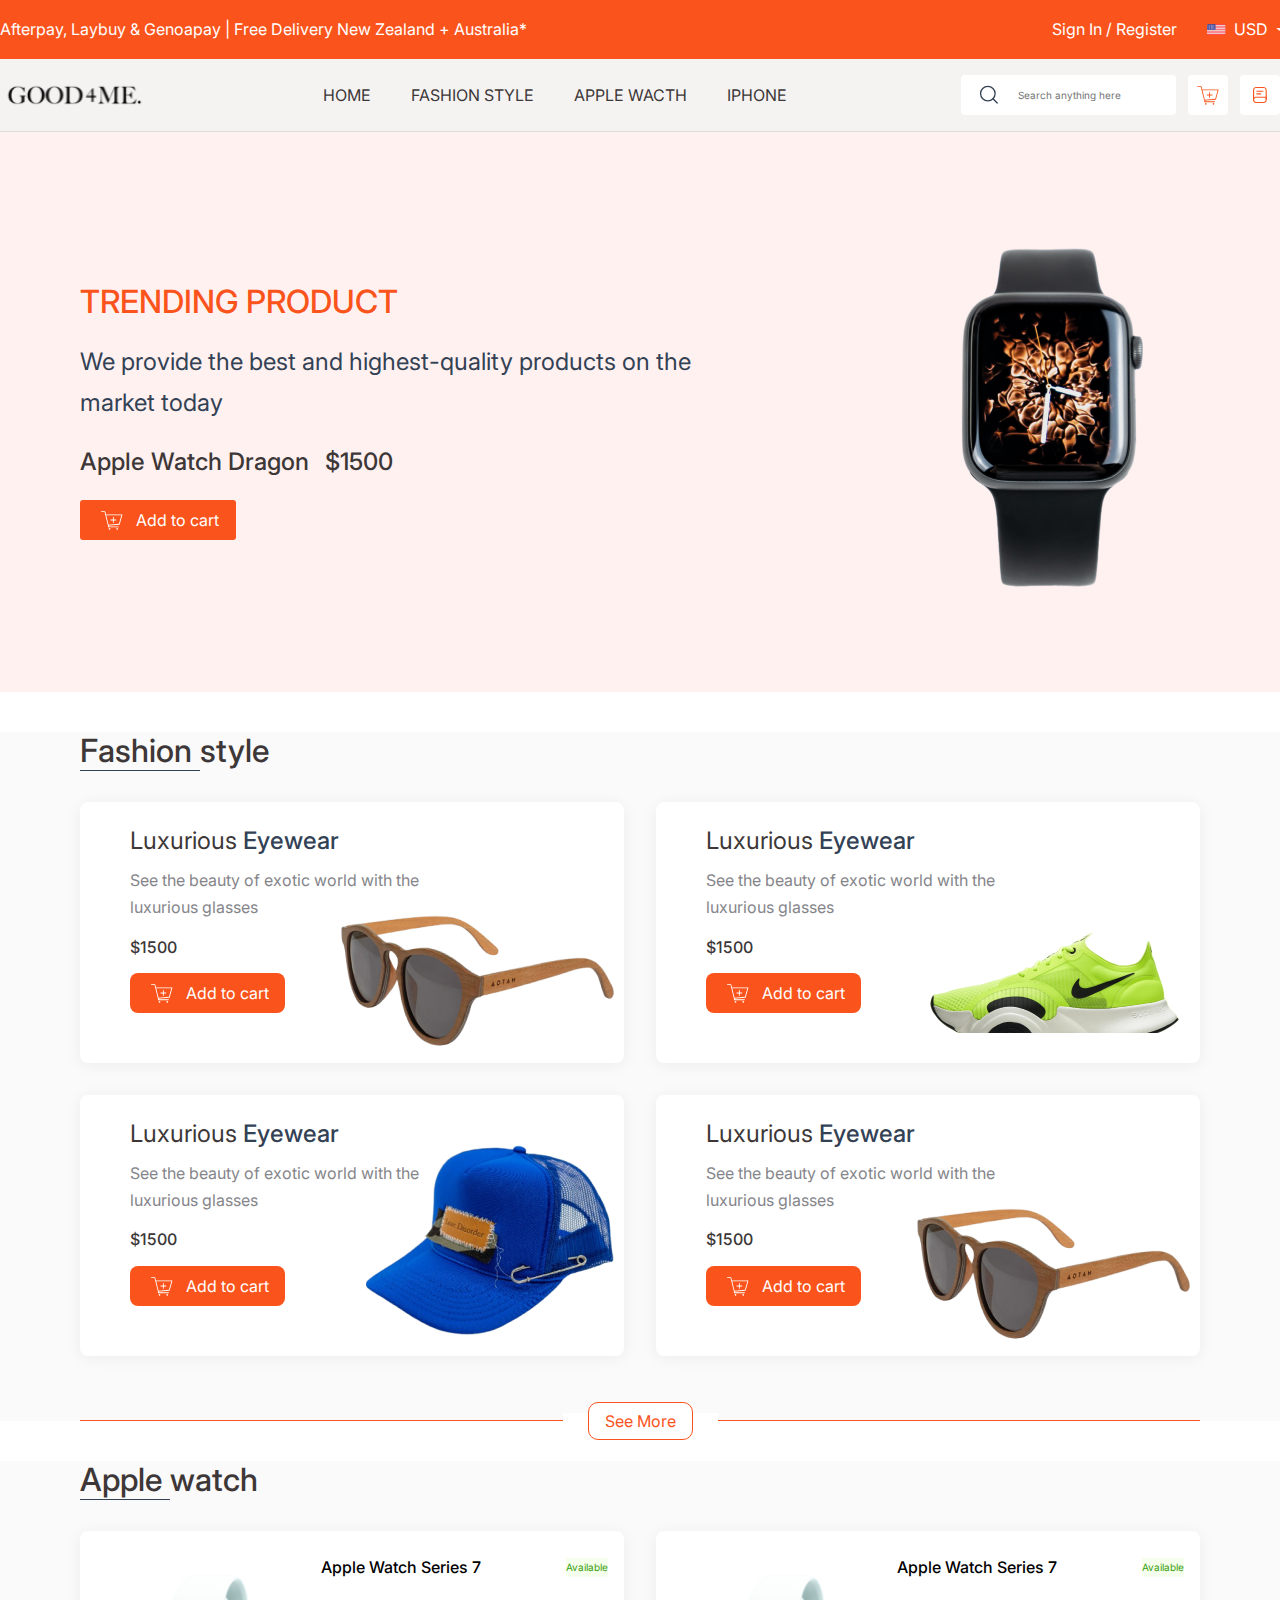
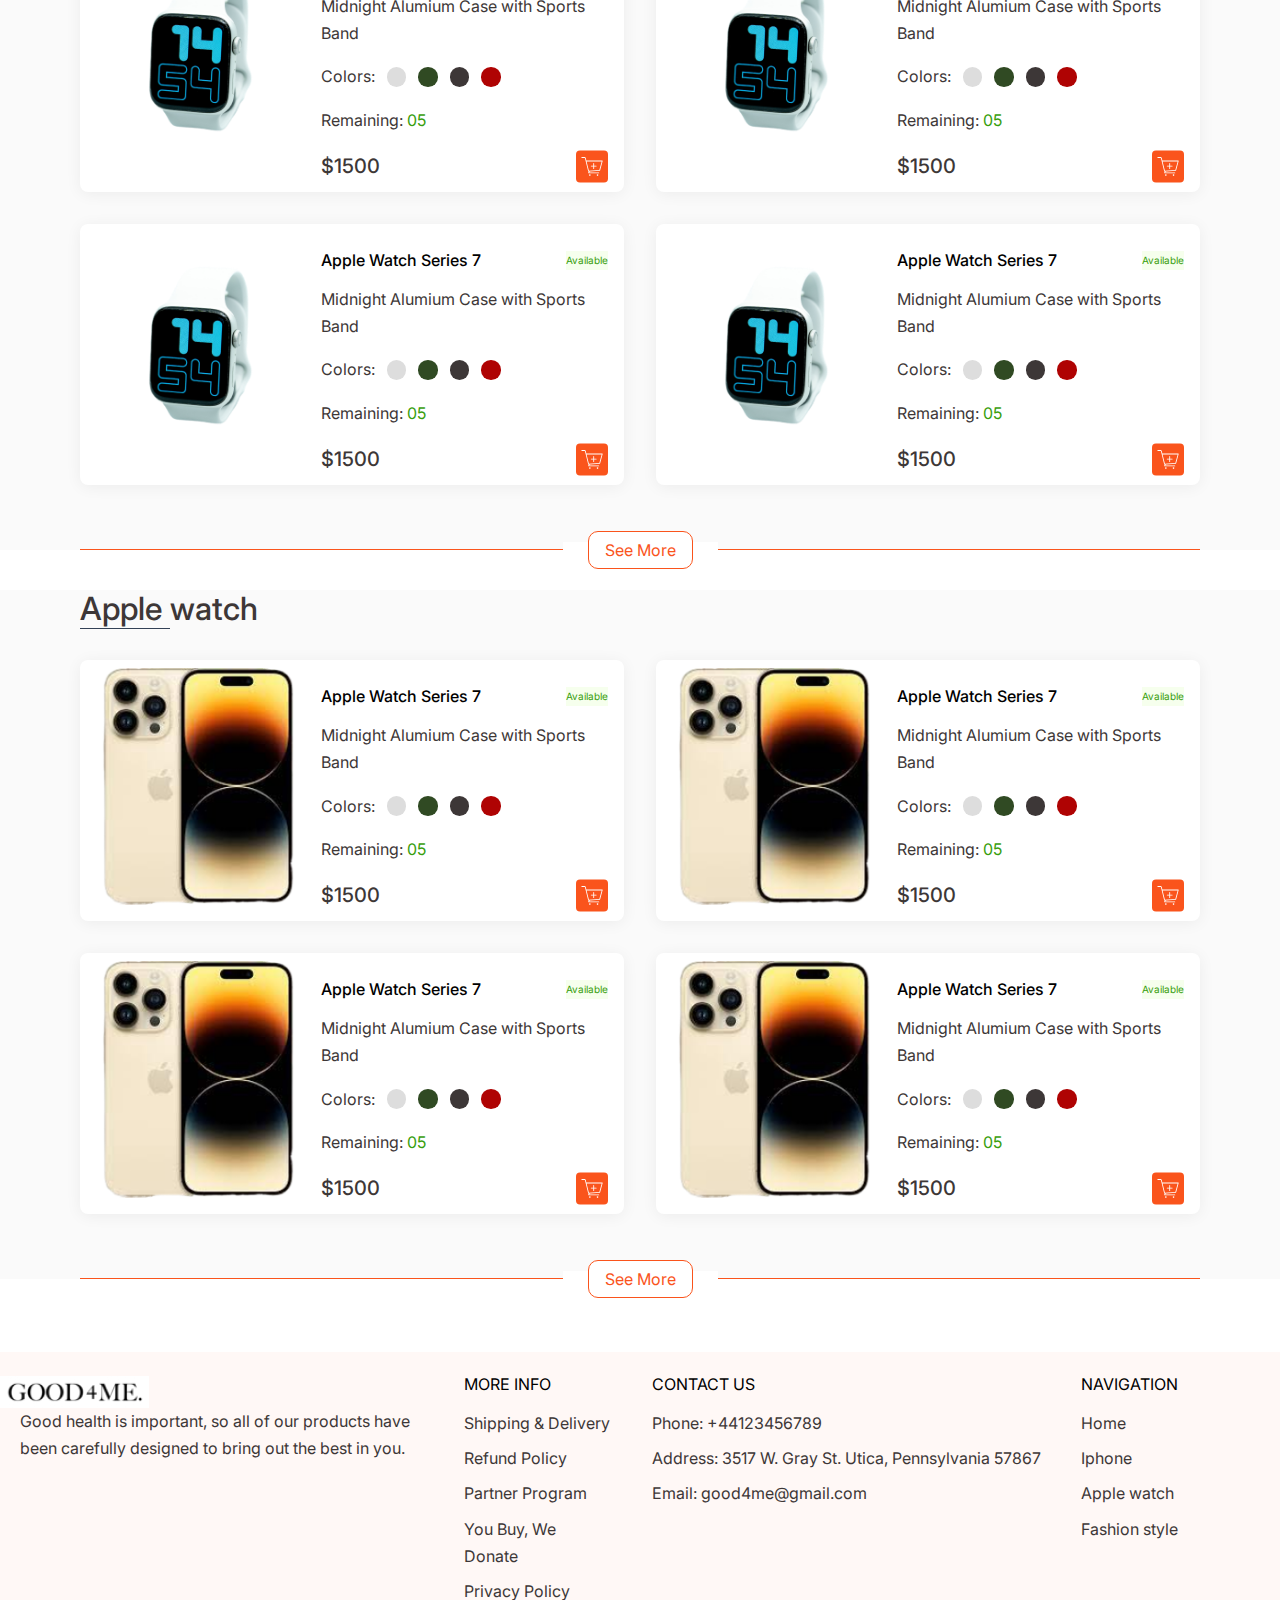
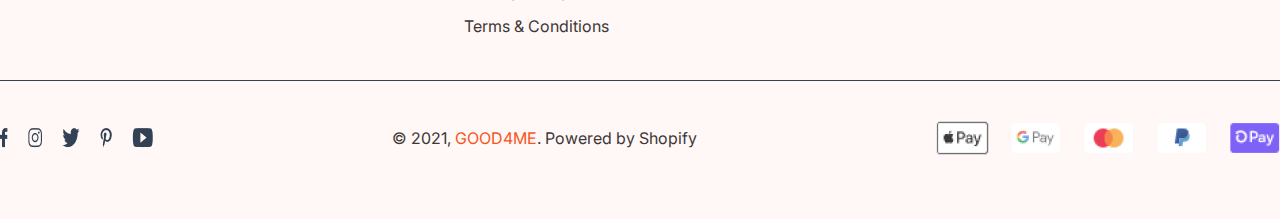
==== commit 8db88702: "4Me" ====
--- a/index.html
+++ b/index.html
@@ -5,7 +5,7 @@
     <meta name="viewport" content="width=device-width, initial-scale=1.0" />
     <link rel="stylesheet" href="./css/footer.css" />
     <link rel="stylesheet" href="./css/reset.css" />
-    <link rel="stylesheet" href="./css/home.css" />
+    <link rel="stylesheet" href="./css/index.css" />
     <title>Document</title>
   </head>
   <body>
@@ -91,7 +91,7 @@
               />
             </div>
             <div class="header_right_cart">
-              <a href="./cart.html">
+              <a href="./cart/cart.html">
                 <svg
                   width="22"
                   height="19"
@@ -109,7 +109,7 @@
               </a>
             </div>
             <div class="header_right_book">
-              <a href="./oder.html">
+              <a href="./oder/oder.html">
                 <svg
                   width="14"
                   height="16"
@@ -169,7 +169,7 @@
                 />
               </svg>
 
-              <a href="./cart.html">Add to cart</a>
+              Add to cart
             </button>
           </div>
           <div class="banner-image">
@@ -212,7 +212,7 @@
                   />
                 </svg>
 
-                <a href="./cart.html">Add to cart</a>
+                Add to cart
               </button>
             </div>
             <div class="fa-box-container_item">
@@ -243,7 +243,7 @@
                   />
                 </svg>
 
-                <a href="./cart.html">Add to cart</a>
+                Add to cart
               </button>
             </div>
             <div class="fa-box-container_item">
@@ -274,7 +274,7 @@
                   />
                 </svg>
 
-                <a href="./cart.html">Add to cart</a>
+                Add to cart
               </button>
             </div>
             <div class="fa-box-container_item">
@@ -305,13 +305,15 @@
                   />
                 </svg>
 
-                <a href="./cart.html">Add to cart</a>
+                Add to cart
               </button>
             </div>
           </div>
           <div class="fa-box-see">
             <button>
-              <a href="./category.html" style="color: #fa541c">See More</a>
+              <a href="./category/category.html" style="color: #fa541c"
+                >See More</a
+              >
             </button>
           </div>
         </div>
@@ -337,28 +339,27 @@
                 <h4>
                   <p>$1500</p>
                   <button>
-                    <a href="">
-                      <svg
+                    <svg
+                      width="32"
+                      height="33"
+                      viewBox="0 0 32 33"
+                      fill="none"
+                      xmlns="http://www.w3.org/2000/svg"
+                    >
+                      <rect
+                        y="0.5"
                         width="32"
-                        height="33"
-                        viewBox="0 0 32 33"
-                        fill="none"
-                        xmlns="http://www.w3.org/2000/svg"
-                      >
-                        <rect
-                          y="0.5"
-                          width="32"
-                          height="32"
-                          rx="4"
-                          fill="#FA541C"
-                        />
-                        <path
-                          fill-rule="evenodd"
-                          clip-rule="evenodd"
-                          d="M26.6518 11.0653L24.0917 20.4521C24.0443 20.6262 23.8925 20.7517 23.7126 20.7654L13.7478 21.5319L13.2767 22.4734H22.8268C23.0624 22.4734 23.2534 22.6644 23.2534 22.9001C23.2534 23.1357 23.0624 23.3267 22.8268 23.3267H12.5867C12.4388 23.3267 12.3014 23.2502 12.2237 23.1244C12.1459 22.9986 12.1388 22.8415 12.205 22.7092L12.7554 21.6084L12.6188 21.6188L12.5867 21.62C12.3907 21.6202 12.2199 21.4868 12.1724 21.2967L8.92829 8.2766C8.87631 8.09284 8.70838 7.96614 8.51741 7.96658H5.75992C5.52428 7.96658 5.33325 7.77555 5.33325 7.53991C5.33325 7.30426 5.52428 7.11324 5.75992 7.11324H8.51741C9.09694 7.11413 9.60399 7.50326 9.75476 8.06283L10.3706 10.5345C10.3979 10.5293 10.4256 10.5267 10.4533 10.5266H26.2401C26.3731 10.5266 26.4984 10.5886 26.5791 10.6942C26.6598 10.7998 26.6867 10.937 26.6518 11.0653ZM14.72 16.0733C14.72 15.8376 14.9111 15.6466 15.1467 15.6466H17.2801V13.5133C17.2801 13.2776 17.4711 13.0866 17.7067 13.0866C17.9424 13.0866 18.1334 13.2776 18.1334 13.5133V15.6466H20.2668C20.5024 15.6466 20.6934 15.8376 20.6934 16.0733C20.6934 16.3089 20.5024 16.5 20.2668 16.5H18.1334V18.6333C18.1334 18.869 17.9424 19.06 17.7067 19.06C17.4711 19.06 17.2801 18.869 17.2801 18.6333V16.5H15.1467C14.9111 16.5 14.72 16.3089 14.72 16.0733ZM10.5805 11.38H25.6815L23.347 19.9375L12.913 20.7404L10.5805 11.38ZM13.8667 24.1801C13.3954 24.1801 13.0134 24.5621 13.0134 25.0334C13.0134 25.5047 13.3954 25.8868 13.8667 25.8868C14.338 25.8868 14.72 25.5047 14.72 25.0334C14.72 24.5621 14.338 24.1801 13.8667 24.1801ZM20.6935 25.0334C20.6935 24.5621 21.0755 24.1801 21.5468 24.1801C22.0181 24.1801 22.4001 24.5621 22.4001 25.0334C22.4001 25.5047 22.0181 25.8868 21.5468 25.8868C21.0755 25.8868 20.6935 25.5047 20.6935 25.0334Z"
-                          fill="white"
-                        /></svg
-                    ></a>
+                        height="32"
+                        rx="4"
+                        fill="#FA541C"
+                      />
+                      <path
+                        fill-rule="evenodd"
+                        clip-rule="evenodd"
+                        d="M26.6518 11.0653L24.0917 20.4521C24.0443 20.6262 23.8925 20.7517 23.7126 20.7654L13.7478 21.5319L13.2767 22.4734H22.8268C23.0624 22.4734 23.2534 22.6644 23.2534 22.9001C23.2534 23.1357 23.0624 23.3267 22.8268 23.3267H12.5867C12.4388 23.3267 12.3014 23.2502 12.2237 23.1244C12.1459 22.9986 12.1388 22.8415 12.205 22.7092L12.7554 21.6084L12.6188 21.6188L12.5867 21.62C12.3907 21.6202 12.2199 21.4868 12.1724 21.2967L8.92829 8.2766C8.87631 8.09284 8.70838 7.96614 8.51741 7.96658H5.75992C5.52428 7.96658 5.33325 7.77555 5.33325 7.53991C5.33325 7.30426 5.52428 7.11324 5.75992 7.11324H8.51741C9.09694 7.11413 9.60399 7.50326 9.75476 8.06283L10.3706 10.5345C10.3979 10.5293 10.4256 10.5267 10.4533 10.5266H26.2401C26.3731 10.5266 26.4984 10.5886 26.5791 10.6942C26.6598 10.7998 26.6867 10.937 26.6518 11.0653ZM14.72 16.0733C14.72 15.8376 14.9111 15.6466 15.1467 15.6466H17.2801V13.5133C17.2801 13.2776 17.4711 13.0866 17.7067 13.0866C17.9424 13.0866 18.1334 13.2776 18.1334 13.5133V15.6466H20.2668C20.5024 15.6466 20.6934 15.8376 20.6934 16.0733C20.6934 16.3089 20.5024 16.5 20.2668 16.5H18.1334V18.6333C18.1334 18.869 17.9424 19.06 17.7067 19.06C17.4711 19.06 17.2801 18.869 17.2801 18.6333V16.5H15.1467C14.9111 16.5 14.72 16.3089 14.72 16.0733ZM10.5805 11.38H25.6815L23.347 19.9375L12.913 20.7404L10.5805 11.38ZM13.8667 24.1801C13.3954 24.1801 13.0134 24.5621 13.0134 25.0334C13.0134 25.5047 13.3954 25.8868 13.8667 25.8868C14.338 25.8868 14.72 25.5047 14.72 25.0334C14.72 24.5621 14.338 24.1801 13.8667 24.1801ZM20.6935 25.0334C20.6935 24.5621 21.0755 24.1801 21.5468 24.1801C22.0181 24.1801 22.4001 24.5621 22.4001 25.0334C22.4001 25.5047 22.0181 25.8868 21.5468 25.8868C21.0755 25.8868 20.6935 25.5047 20.6935 25.0334Z"
+                        fill="white"
+                      />
+                    </svg>
                   </button>
                 </h4>
               </div>
@@ -377,28 +378,27 @@
                 <h4>
                   <p>$1500</p>
                   <button>
-                    <a href="">
-                      <svg
+                    <svg
+                      width="32"
+                      height="33"
+                      viewBox="0 0 32 33"
+                      fill="none"
+                      xmlns="http://www.w3.org/2000/svg"
+                    >
+                      <rect
+                        y="0.5"
                         width="32"
-                        height="33"
-                        viewBox="0 0 32 33"
-                        fill="none"
-                        xmlns="http://www.w3.org/2000/svg"
-                      >
-                        <rect
-                          y="0.5"
-                          width="32"
-                          height="32"
-                          rx="4"
-                          fill="#FA541C"
-                        />
-                        <path
-                          fill-rule="evenodd"
-                          clip-rule="evenodd"
-                          d="M26.6518 11.0653L24.0917 20.4521C24.0443 20.6262 23.8925 20.7517 23.7126 20.7654L13.7478 21.5319L13.2767 22.4734H22.8268C23.0624 22.4734 23.2534 22.6644 23.2534 22.9001C23.2534 23.1357 23.0624 23.3267 22.8268 23.3267H12.5867C12.4388 23.3267 12.3014 23.2502 12.2237 23.1244C12.1459 22.9986 12.1388 22.8415 12.205 22.7092L12.7554 21.6084L12.6188 21.6188L12.5867 21.62C12.3907 21.6202 12.2199 21.4868 12.1724 21.2967L8.92829 8.2766C8.87631 8.09284 8.70838 7.96614 8.51741 7.96658H5.75992C5.52428 7.96658 5.33325 7.77555 5.33325 7.53991C5.33325 7.30426 5.52428 7.11324 5.75992 7.11324H8.51741C9.09694 7.11413 9.60399 7.50326 9.75476 8.06283L10.3706 10.5345C10.3979 10.5293 10.4256 10.5267 10.4533 10.5266H26.2401C26.3731 10.5266 26.4984 10.5886 26.5791 10.6942C26.6598 10.7998 26.6867 10.937 26.6518 11.0653ZM14.72 16.0733C14.72 15.8376 14.9111 15.6466 15.1467 15.6466H17.2801V13.5133C17.2801 13.2776 17.4711 13.0866 17.7067 13.0866C17.9424 13.0866 18.1334 13.2776 18.1334 13.5133V15.6466H20.2668C20.5024 15.6466 20.6934 15.8376 20.6934 16.0733C20.6934 16.3089 20.5024 16.5 20.2668 16.5H18.1334V18.6333C18.1334 18.869 17.9424 19.06 17.7067 19.06C17.4711 19.06 17.2801 18.869 17.2801 18.6333V16.5H15.1467C14.9111 16.5 14.72 16.3089 14.72 16.0733ZM10.5805 11.38H25.6815L23.347 19.9375L12.913 20.7404L10.5805 11.38ZM13.8667 24.1801C13.3954 24.1801 13.0134 24.5621 13.0134 25.0334C13.0134 25.5047 13.3954 25.8868 13.8667 25.8868C14.338 25.8868 14.72 25.5047 14.72 25.0334C14.72 24.5621 14.338 24.1801 13.8667 24.1801ZM20.6935 25.0334C20.6935 24.5621 21.0755 24.1801 21.5468 24.1801C22.0181 24.1801 22.4001 24.5621 22.4001 25.0334C22.4001 25.5047 22.0181 25.8868 21.5468 25.8868C21.0755 25.8868 20.6935 25.5047 20.6935 25.0334Z"
-                          fill="white"
-                        /></svg
-                    ></a>
+                        height="32"
+                        rx="4"
+                        fill="#FA541C"
+                      />
+                      <path
+                        fill-rule="evenodd"
+                        clip-rule="evenodd"
+                        d="M26.6518 11.0653L24.0917 20.4521C24.0443 20.6262 23.8925 20.7517 23.7126 20.7654L13.7478 21.5319L13.2767 22.4734H22.8268C23.0624 22.4734 23.2534 22.6644 23.2534 22.9001C23.2534 23.1357 23.0624 23.3267 22.8268 23.3267H12.5867C12.4388 23.3267 12.3014 23.2502 12.2237 23.1244C12.1459 22.9986 12.1388 22.8415 12.205 22.7092L12.7554 21.6084L12.6188 21.6188L12.5867 21.62C12.3907 21.6202 12.2199 21.4868 12.1724 21.2967L8.92829 8.2766C8.87631 8.09284 8.70838 7.96614 8.51741 7.96658H5.75992C5.52428 7.96658 5.33325 7.77555 5.33325 7.53991C5.33325 7.30426 5.52428 7.11324 5.75992 7.11324H8.51741C9.09694 7.11413 9.60399 7.50326 9.75476 8.06283L10.3706 10.5345C10.3979 10.5293 10.4256 10.5267 10.4533 10.5266H26.2401C26.3731 10.5266 26.4984 10.5886 26.5791 10.6942C26.6598 10.7998 26.6867 10.937 26.6518 11.0653ZM14.72 16.0733C14.72 15.8376 14.9111 15.6466 15.1467 15.6466H17.2801V13.5133C17.2801 13.2776 17.4711 13.0866 17.7067 13.0866C17.9424 13.0866 18.1334 13.2776 18.1334 13.5133V15.6466H20.2668C20.5024 15.6466 20.6934 15.8376 20.6934 16.0733C20.6934 16.3089 20.5024 16.5 20.2668 16.5H18.1334V18.6333C18.1334 18.869 17.9424 19.06 17.7067 19.06C17.4711 19.06 17.2801 18.869 17.2801 18.6333V16.5H15.1467C14.9111 16.5 14.72 16.3089 14.72 16.0733ZM10.5805 11.38H25.6815L23.347 19.9375L12.913 20.7404L10.5805 11.38ZM13.8667 24.1801C13.3954 24.1801 13.0134 24.5621 13.0134 25.0334C13.0134 25.5047 13.3954 25.8868 13.8667 25.8868C14.338 25.8868 14.72 25.5047 14.72 25.0334C14.72 24.5621 14.338 24.1801 13.8667 24.1801ZM20.6935 25.0334C20.6935 24.5621 21.0755 24.1801 21.5468 24.1801C22.0181 24.1801 22.4001 24.5621 22.4001 25.0334C22.4001 25.5047 22.0181 25.8868 21.5468 25.8868C21.0755 25.8868 20.6935 25.5047 20.6935 25.0334Z"
+                        fill="white"
+                      />
+                    </svg>
                   </button>
                 </h4>
               </div>
@@ -417,28 +417,27 @@
                 <h4>
                   <p>$1500</p>
                   <button>
-                    <a href="">
-                      <svg
+                    <svg
+                      width="32"
+                      height="33"
+                      viewBox="0 0 32 33"
+                      fill="none"
+                      xmlns="http://www.w3.org/2000/svg"
+                    >
+                      <rect
+                        y="0.5"
                         width="32"
-                        height="33"
-                        viewBox="0 0 32 33"
-                        fill="none"
-                        xmlns="http://www.w3.org/2000/svg"
-                      >
-                        <rect
-                          y="0.5"
-                          width="32"
-                          height="32"
-                          rx="4"
-                          fill="#FA541C"
-                        />
-                        <path
-                          fill-rule="evenodd"
-                          clip-rule="evenodd"
-                          d="M26.6518 11.0653L24.0917 20.4521C24.0443 20.6262 23.8925 20.7517 23.7126 20.7654L13.7478 21.5319L13.2767 22.4734H22.8268C23.0624 22.4734 23.2534 22.6644 23.2534 22.9001C23.2534 23.1357 23.0624 23.3267 22.8268 23.3267H12.5867C12.4388 23.3267 12.3014 23.2502 12.2237 23.1244C12.1459 22.9986 12.1388 22.8415 12.205 22.7092L12.7554 21.6084L12.6188 21.6188L12.5867 21.62C12.3907 21.6202 12.2199 21.4868 12.1724 21.2967L8.92829 8.2766C8.87631 8.09284 8.70838 7.96614 8.51741 7.96658H5.75992C5.52428 7.96658 5.33325 7.77555 5.33325 7.53991C5.33325 7.30426 5.52428 7.11324 5.75992 7.11324H8.51741C9.09694 7.11413 9.60399 7.50326 9.75476 8.06283L10.3706 10.5345C10.3979 10.5293 10.4256 10.5267 10.4533 10.5266H26.2401C26.3731 10.5266 26.4984 10.5886 26.5791 10.6942C26.6598 10.7998 26.6867 10.937 26.6518 11.0653ZM14.72 16.0733C14.72 15.8376 14.9111 15.6466 15.1467 15.6466H17.2801V13.5133C17.2801 13.2776 17.4711 13.0866 17.7067 13.0866C17.9424 13.0866 18.1334 13.2776 18.1334 13.5133V15.6466H20.2668C20.5024 15.6466 20.6934 15.8376 20.6934 16.0733C20.6934 16.3089 20.5024 16.5 20.2668 16.5H18.1334V18.6333C18.1334 18.869 17.9424 19.06 17.7067 19.06C17.4711 19.06 17.2801 18.869 17.2801 18.6333V16.5H15.1467C14.9111 16.5 14.72 16.3089 14.72 16.0733ZM10.5805 11.38H25.6815L23.347 19.9375L12.913 20.7404L10.5805 11.38ZM13.8667 24.1801C13.3954 24.1801 13.0134 24.5621 13.0134 25.0334C13.0134 25.5047 13.3954 25.8868 13.8667 25.8868C14.338 25.8868 14.72 25.5047 14.72 25.0334C14.72 24.5621 14.338 24.1801 13.8667 24.1801ZM20.6935 25.0334C20.6935 24.5621 21.0755 24.1801 21.5468 24.1801C22.0181 24.1801 22.4001 24.5621 22.4001 25.0334C22.4001 25.5047 22.0181 25.8868 21.5468 25.8868C21.0755 25.8868 20.6935 25.5047 20.6935 25.0334Z"
-                          fill="white"
-                        /></svg
-                    ></a>
+                        height="32"
+                        rx="4"
+                        fill="#FA541C"
+                      />
+                      <path
+                        fill-rule="evenodd"
+                        clip-rule="evenodd"
+                        d="M26.6518 11.0653L24.0917 20.4521C24.0443 20.6262 23.8925 20.7517 23.7126 20.7654L13.7478 21.5319L13.2767 22.4734H22.8268C23.0624 22.4734 23.2534 22.6644 23.2534 22.9001C23.2534 23.1357 23.0624 23.3267 22.8268 23.3267H12.5867C12.4388 23.3267 12.3014 23.2502 12.2237 23.1244C12.1459 22.9986 12.1388 22.8415 12.205 22.7092L12.7554 21.6084L12.6188 21.6188L12.5867 21.62C12.3907 21.6202 12.2199 21.4868 12.1724 21.2967L8.92829 8.2766C8.87631 8.09284 8.70838 7.96614 8.51741 7.96658H5.75992C5.52428 7.96658 5.33325 7.77555 5.33325 7.53991C5.33325 7.30426 5.52428 7.11324 5.75992 7.11324H8.51741C9.09694 7.11413 9.60399 7.50326 9.75476 8.06283L10.3706 10.5345C10.3979 10.5293 10.4256 10.5267 10.4533 10.5266H26.2401C26.3731 10.5266 26.4984 10.5886 26.5791 10.6942C26.6598 10.7998 26.6867 10.937 26.6518 11.0653ZM14.72 16.0733C14.72 15.8376 14.9111 15.6466 15.1467 15.6466H17.2801V13.5133C17.2801 13.2776 17.4711 13.0866 17.7067 13.0866C17.9424 13.0866 18.1334 13.2776 18.1334 13.5133V15.6466H20.2668C20.5024 15.6466 20.6934 15.8376 20.6934 16.0733C20.6934 16.3089 20.5024 16.5 20.2668 16.5H18.1334V18.6333C18.1334 18.869 17.9424 19.06 17.7067 19.06C17.4711 19.06 17.2801 18.869 17.2801 18.6333V16.5H15.1467C14.9111 16.5 14.72 16.3089 14.72 16.0733ZM10.5805 11.38H25.6815L23.347 19.9375L12.913 20.7404L10.5805 11.38ZM13.8667 24.1801C13.3954 24.1801 13.0134 24.5621 13.0134 25.0334C13.0134 25.5047 13.3954 25.8868 13.8667 25.8868C14.338 25.8868 14.72 25.5047 14.72 25.0334C14.72 24.5621 14.338 24.1801 13.8667 24.1801ZM20.6935 25.0334C20.6935 24.5621 21.0755 24.1801 21.5468 24.1801C22.0181 24.1801 22.4001 24.5621 22.4001 25.0334C22.4001 25.5047 22.0181 25.8868 21.5468 25.8868C21.0755 25.8868 20.6935 25.5047 20.6935 25.0334Z"
+                        fill="white"
+                      />
+                    </svg>
                   </button>
                 </h4>
               </div>
@@ -457,35 +456,34 @@
                 <h4>
                   <p>$1500</p>
                   <button>
-                    <a href="">
-                      <svg
+                    <svg
+                      width="32"
+                      height="33"
+                      viewBox="0 0 32 33"
+                      fill="none"
+                      xmlns="http://www.w3.org/2000/svg"
+                    >
+                      <rect
+                        y="0.5"
                         width="32"
-                        height="33"
-                        viewBox="0 0 32 33"
-                        fill="none"
-                        xmlns="http://www.w3.org/2000/svg"
-                      >
-                        <rect
-                          y="0.5"
-                          width="32"
-                          height="32"
-                          rx="4"
-                          fill="#FA541C"
-                        />
-                        <path
-                          fill-rule="evenodd"
-                          clip-rule="evenodd"
-                          d="M26.6518 11.0653L24.0917 20.4521C24.0443 20.6262 23.8925 20.7517 23.7126 20.7654L13.7478 21.5319L13.2767 22.4734H22.8268C23.0624 22.4734 23.2534 22.6644 23.2534 22.9001C23.2534 23.1357 23.0624 23.3267 22.8268 23.3267H12.5867C12.4388 23.3267 12.3014 23.2502 12.2237 23.1244C12.1459 22.9986 12.1388 22.8415 12.205 22.7092L12.7554 21.6084L12.6188 21.6188L12.5867 21.62C12.3907 21.6202 12.2199 21.4868 12.1724 21.2967L8.92829 8.2766C8.87631 8.09284 8.70838 7.96614 8.51741 7.96658H5.75992C5.52428 7.96658 5.33325 7.77555 5.33325 7.53991C5.33325 7.30426 5.52428 7.11324 5.75992 7.11324H8.51741C9.09694 7.11413 9.60399 7.50326 9.75476 8.06283L10.3706 10.5345C10.3979 10.5293 10.4256 10.5267 10.4533 10.5266H26.2401C26.3731 10.5266 26.4984 10.5886 26.5791 10.6942C26.6598 10.7998 26.6867 10.937 26.6518 11.0653ZM14.72 16.0733C14.72 15.8376 14.9111 15.6466 15.1467 15.6466H17.2801V13.5133C17.2801 13.2776 17.4711 13.0866 17.7067 13.0866C17.9424 13.0866 18.1334 13.2776 18.1334 13.5133V15.6466H20.2668C20.5024 15.6466 20.6934 15.8376 20.6934 16.0733C20.6934 16.3089 20.5024 16.5 20.2668 16.5H18.1334V18.6333C18.1334 18.869 17.9424 19.06 17.7067 19.06C17.4711 19.06 17.2801 18.869 17.2801 18.6333V16.5H15.1467C14.9111 16.5 14.72 16.3089 14.72 16.0733ZM10.5805 11.38H25.6815L23.347 19.9375L12.913 20.7404L10.5805 11.38ZM13.8667 24.1801C13.3954 24.1801 13.0134 24.5621 13.0134 25.0334C13.0134 25.5047 13.3954 25.8868 13.8667 25.8868C14.338 25.8868 14.72 25.5047 14.72 25.0334C14.72 24.5621 14.338 24.1801 13.8667 24.1801ZM20.6935 25.0334C20.6935 24.5621 21.0755 24.1801 21.5468 24.1801C22.0181 24.1801 22.4001 24.5621 22.4001 25.0334C22.4001 25.5047 22.0181 25.8868 21.5468 25.8868C21.0755 25.8868 20.6935 25.5047 20.6935 25.0334Z"
-                          fill="white"
-                        /></svg
-                    ></a>
+                        height="32"
+                        rx="4"
+                        fill="#FA541C"
+                      />
+                      <path
+                        fill-rule="evenodd"
+                        clip-rule="evenodd"
+                        d="M26.6518 11.0653L24.0917 20.4521C24.0443 20.6262 23.8925 20.7517 23.7126 20.7654L13.7478 21.5319L13.2767 22.4734H22.8268C23.0624 22.4734 23.2534 22.6644 23.2534 22.9001C23.2534 23.1357 23.0624 23.3267 22.8268 23.3267H12.5867C12.4388 23.3267 12.3014 23.2502 12.2237 23.1244C12.1459 22.9986 12.1388 22.8415 12.205 22.7092L12.7554 21.6084L12.6188 21.6188L12.5867 21.62C12.3907 21.6202 12.2199 21.4868 12.1724 21.2967L8.92829 8.2766C8.87631 8.09284 8.70838 7.96614 8.51741 7.96658H5.75992C5.52428 7.96658 5.33325 7.77555 5.33325 7.53991C5.33325 7.30426 5.52428 7.11324 5.75992 7.11324H8.51741C9.09694 7.11413 9.60399 7.50326 9.75476 8.06283L10.3706 10.5345C10.3979 10.5293 10.4256 10.5267 10.4533 10.5266H26.2401C26.3731 10.5266 26.4984 10.5886 26.5791 10.6942C26.6598 10.7998 26.6867 10.937 26.6518 11.0653ZM14.72 16.0733C14.72 15.8376 14.9111 15.6466 15.1467 15.6466H17.2801V13.5133C17.2801 13.2776 17.4711 13.0866 17.7067 13.0866C17.9424 13.0866 18.1334 13.2776 18.1334 13.5133V15.6466H20.2668C20.5024 15.6466 20.6934 15.8376 20.6934 16.0733C20.6934 16.3089 20.5024 16.5 20.2668 16.5H18.1334V18.6333C18.1334 18.869 17.9424 19.06 17.7067 19.06C17.4711 19.06 17.2801 18.869 17.2801 18.6333V16.5H15.1467C14.9111 16.5 14.72 16.3089 14.72 16.0733ZM10.5805 11.38H25.6815L23.347 19.9375L12.913 20.7404L10.5805 11.38ZM13.8667 24.1801C13.3954 24.1801 13.0134 24.5621 13.0134 25.0334C13.0134 25.5047 13.3954 25.8868 13.8667 25.8868C14.338 25.8868 14.72 25.5047 14.72 25.0334C14.72 24.5621 14.338 24.1801 13.8667 24.1801ZM20.6935 25.0334C20.6935 24.5621 21.0755 24.1801 21.5468 24.1801C22.0181 24.1801 22.4001 24.5621 22.4001 25.0334C22.4001 25.5047 22.0181 25.8868 21.5468 25.8868C21.0755 25.8868 20.6935 25.5047 20.6935 25.0334Z"
+                        fill="white"
+                      />
+                    </svg>
                   </button>
                 </h4>
               </div>
             </div>
           </div>
           <div class="aw-box-see">
-            <button><a href="./category.html">See More</a></button>
+            <button><a href="">See More</a></button>
           </div>
         </div>
       </section>
@@ -510,28 +508,27 @@
                 <h4>
                   <p>$1500</p>
                   <button>
-                    <a href="">
-                      <svg
+                    <svg
+                      width="32"
+                      height="33"
+                      viewBox="0 0 32 33"
+                      fill="none"
+                      xmlns="http://www.w3.org/2000/svg"
+                    >
+                      <rect
+                        y="0.5"
                         width="32"
-                        height="33"
-                        viewBox="0 0 32 33"
-                        fill="none"
-                        xmlns="http://www.w3.org/2000/svg"
-                      >
-                        <rect
-                          y="0.5"
-                          width="32"
-                          height="32"
-                          rx="4"
-                          fill="#FA541C"
-                        />
-                        <path
-                          fill-rule="evenodd"
-                          clip-rule="evenodd"
-                          d="M26.6518 11.0653L24.0917 20.4521C24.0443 20.6262 23.8925 20.7517 23.7126 20.7654L13.7478 21.5319L13.2767 22.4734H22.8268C23.0624 22.4734 23.2534 22.6644 23.2534 22.9001C23.2534 23.1357 23.0624 23.3267 22.8268 23.3267H12.5867C12.4388 23.3267 12.3014 23.2502 12.2237 23.1244C12.1459 22.9986 12.1388 22.8415 12.205 22.7092L12.7554 21.6084L12.6188 21.6188L12.5867 21.62C12.3907 21.6202 12.2199 21.4868 12.1724 21.2967L8.92829 8.2766C8.87631 8.09284 8.70838 7.96614 8.51741 7.96658H5.75992C5.52428 7.96658 5.33325 7.77555 5.33325 7.53991C5.33325 7.30426 5.52428 7.11324 5.75992 7.11324H8.51741C9.09694 7.11413 9.60399 7.50326 9.75476 8.06283L10.3706 10.5345C10.3979 10.5293 10.4256 10.5267 10.4533 10.5266H26.2401C26.3731 10.5266 26.4984 10.5886 26.5791 10.6942C26.6598 10.7998 26.6867 10.937 26.6518 11.0653ZM14.72 16.0733C14.72 15.8376 14.9111 15.6466 15.1467 15.6466H17.2801V13.5133C17.2801 13.2776 17.4711 13.0866 17.7067 13.0866C17.9424 13.0866 18.1334 13.2776 18.1334 13.5133V15.6466H20.2668C20.5024 15.6466 20.6934 15.8376 20.6934 16.0733C20.6934 16.3089 20.5024 16.5 20.2668 16.5H18.1334V18.6333C18.1334 18.869 17.9424 19.06 17.7067 19.06C17.4711 19.06 17.2801 18.869 17.2801 18.6333V16.5H15.1467C14.9111 16.5 14.72 16.3089 14.72 16.0733ZM10.5805 11.38H25.6815L23.347 19.9375L12.913 20.7404L10.5805 11.38ZM13.8667 24.1801C13.3954 24.1801 13.0134 24.5621 13.0134 25.0334C13.0134 25.5047 13.3954 25.8868 13.8667 25.8868C14.338 25.8868 14.72 25.5047 14.72 25.0334C14.72 24.5621 14.338 24.1801 13.8667 24.1801ZM20.6935 25.0334C20.6935 24.5621 21.0755 24.1801 21.5468 24.1801C22.0181 24.1801 22.4001 24.5621 22.4001 25.0334C22.4001 25.5047 22.0181 25.8868 21.5468 25.8868C21.0755 25.8868 20.6935 25.5047 20.6935 25.0334Z"
-                          fill="white"
-                        /></svg
-                    ></a>
+                        height="32"
+                        rx="4"
+                        fill="#FA541C"
+                      />
+                      <path
+                        fill-rule="evenodd"
+                        clip-rule="evenodd"
+                        d="M26.6518 11.0653L24.0917 20.4521C24.0443 20.6262 23.8925 20.7517 23.7126 20.7654L13.7478 21.5319L13.2767 22.4734H22.8268C23.0624 22.4734 23.2534 22.6644 23.2534 22.9001C23.2534 23.1357 23.0624 23.3267 22.8268 23.3267H12.5867C12.4388 23.3267 12.3014 23.2502 12.2237 23.1244C12.1459 22.9986 12.1388 22.8415 12.205 22.7092L12.7554 21.6084L12.6188 21.6188L12.5867 21.62C12.3907 21.6202 12.2199 21.4868 12.1724 21.2967L8.92829 8.2766C8.87631 8.09284 8.70838 7.96614 8.51741 7.96658H5.75992C5.52428 7.96658 5.33325 7.77555 5.33325 7.53991C5.33325 7.30426 5.52428 7.11324 5.75992 7.11324H8.51741C9.09694 7.11413 9.60399 7.50326 9.75476 8.06283L10.3706 10.5345C10.3979 10.5293 10.4256 10.5267 10.4533 10.5266H26.2401C26.3731 10.5266 26.4984 10.5886 26.5791 10.6942C26.6598 10.7998 26.6867 10.937 26.6518 11.0653ZM14.72 16.0733C14.72 15.8376 14.9111 15.6466 15.1467 15.6466H17.2801V13.5133C17.2801 13.2776 17.4711 13.0866 17.7067 13.0866C17.9424 13.0866 18.1334 13.2776 18.1334 13.5133V15.6466H20.2668C20.5024 15.6466 20.6934 15.8376 20.6934 16.0733C20.6934 16.3089 20.5024 16.5 20.2668 16.5H18.1334V18.6333C18.1334 18.869 17.9424 19.06 17.7067 19.06C17.4711 19.06 17.2801 18.869 17.2801 18.6333V16.5H15.1467C14.9111 16.5 14.72 16.3089 14.72 16.0733ZM10.5805 11.38H25.6815L23.347 19.9375L12.913 20.7404L10.5805 11.38ZM13.8667 24.1801C13.3954 24.1801 13.0134 24.5621 13.0134 25.0334C13.0134 25.5047 13.3954 25.8868 13.8667 25.8868C14.338 25.8868 14.72 25.5047 14.72 25.0334C14.72 24.5621 14.338 24.1801 13.8667 24.1801ZM20.6935 25.0334C20.6935 24.5621 21.0755 24.1801 21.5468 24.1801C22.0181 24.1801 22.4001 24.5621 22.4001 25.0334C22.4001 25.5047 22.0181 25.8868 21.5468 25.8868C21.0755 25.8868 20.6935 25.5047 20.6935 25.0334Z"
+                        fill="white"
+                      />
+                    </svg>
                   </button>
                 </h4>
               </div>
@@ -550,28 +547,27 @@
                 <h4>
                   <p>$1500</p>
                   <button>
-                    <a href="">
-                      <svg
+                    <svg
+                      width="32"
+                      height="33"
+                      viewBox="0 0 32 33"
+                      fill="none"
+                      xmlns="http://www.w3.org/2000/svg"
+                    >
+                      <rect
+                        y="0.5"
                         width="32"
-                        height="33"
-                        viewBox="0 0 32 33"
-                        fill="none"
-                        xmlns="http://www.w3.org/2000/svg"
-                      >
-                        <rect
-                          y="0.5"
-                          width="32"
-                          height="32"
-                          rx="4"
-                          fill="#FA541C"
-                        />
-                        <path
-                          fill-rule="evenodd"
-                          clip-rule="evenodd"
-                          d="M26.6518 11.0653L24.0917 20.4521C24.0443 20.6262 23.8925 20.7517 23.7126 20.7654L13.7478 21.5319L13.2767 22.4734H22.8268C23.0624 22.4734 23.2534 22.6644 23.2534 22.9001C23.2534 23.1357 23.0624 23.3267 22.8268 23.3267H12.5867C12.4388 23.3267 12.3014 23.2502 12.2237 23.1244C12.1459 22.9986 12.1388 22.8415 12.205 22.7092L12.7554 21.6084L12.6188 21.6188L12.5867 21.62C12.3907 21.6202 12.2199 21.4868 12.1724 21.2967L8.92829 8.2766C8.87631 8.09284 8.70838 7.96614 8.51741 7.96658H5.75992C5.52428 7.96658 5.33325 7.77555 5.33325 7.53991C5.33325 7.30426 5.52428 7.11324 5.75992 7.11324H8.51741C9.09694 7.11413 9.60399 7.50326 9.75476 8.06283L10.3706 10.5345C10.3979 10.5293 10.4256 10.5267 10.4533 10.5266H26.2401C26.3731 10.5266 26.4984 10.5886 26.5791 10.6942C26.6598 10.7998 26.6867 10.937 26.6518 11.0653ZM14.72 16.0733C14.72 15.8376 14.9111 15.6466 15.1467 15.6466H17.2801V13.5133C17.2801 13.2776 17.4711 13.0866 17.7067 13.0866C17.9424 13.0866 18.1334 13.2776 18.1334 13.5133V15.6466H20.2668C20.5024 15.6466 20.6934 15.8376 20.6934 16.0733C20.6934 16.3089 20.5024 16.5 20.2668 16.5H18.1334V18.6333C18.1334 18.869 17.9424 19.06 17.7067 19.06C17.4711 19.06 17.2801 18.869 17.2801 18.6333V16.5H15.1467C14.9111 16.5 14.72 16.3089 14.72 16.0733ZM10.5805 11.38H25.6815L23.347 19.9375L12.913 20.7404L10.5805 11.38ZM13.8667 24.1801C13.3954 24.1801 13.0134 24.5621 13.0134 25.0334C13.0134 25.5047 13.3954 25.8868 13.8667 25.8868C14.338 25.8868 14.72 25.5047 14.72 25.0334C14.72 24.5621 14.338 24.1801 13.8667 24.1801ZM20.6935 25.0334C20.6935 24.5621 21.0755 24.1801 21.5468 24.1801C22.0181 24.1801 22.4001 24.5621 22.4001 25.0334C22.4001 25.5047 22.0181 25.8868 21.5468 25.8868C21.0755 25.8868 20.6935 25.5047 20.6935 25.0334Z"
-                          fill="white"
-                        /></svg
-                    ></a>
+                        height="32"
+                        rx="4"
+                        fill="#FA541C"
+                      />
+                      <path
+                        fill-rule="evenodd"
+                        clip-rule="evenodd"
+                        d="M26.6518 11.0653L24.0917 20.4521C24.0443 20.6262 23.8925 20.7517 23.7126 20.7654L13.7478 21.5319L13.2767 22.4734H22.8268C23.0624 22.4734 23.2534 22.6644 23.2534 22.9001C23.2534 23.1357 23.0624 23.3267 22.8268 23.3267H12.5867C12.4388 23.3267 12.3014 23.2502 12.2237 23.1244C12.1459 22.9986 12.1388 22.8415 12.205 22.7092L12.7554 21.6084L12.6188 21.6188L12.5867 21.62C12.3907 21.6202 12.2199 21.4868 12.1724 21.2967L8.92829 8.2766C8.87631 8.09284 8.70838 7.96614 8.51741 7.96658H5.75992C5.52428 7.96658 5.33325 7.77555 5.33325 7.53991C5.33325 7.30426 5.52428 7.11324 5.75992 7.11324H8.51741C9.09694 7.11413 9.60399 7.50326 9.75476 8.06283L10.3706 10.5345C10.3979 10.5293 10.4256 10.5267 10.4533 10.5266H26.2401C26.3731 10.5266 26.4984 10.5886 26.5791 10.6942C26.6598 10.7998 26.6867 10.937 26.6518 11.0653ZM14.72 16.0733C14.72 15.8376 14.9111 15.6466 15.1467 15.6466H17.2801V13.5133C17.2801 13.2776 17.4711 13.0866 17.7067 13.0866C17.9424 13.0866 18.1334 13.2776 18.1334 13.5133V15.6466H20.2668C20.5024 15.6466 20.6934 15.8376 20.6934 16.0733C20.6934 16.3089 20.5024 16.5 20.2668 16.5H18.1334V18.6333C18.1334 18.869 17.9424 19.06 17.7067 19.06C17.4711 19.06 17.2801 18.869 17.2801 18.6333V16.5H15.1467C14.9111 16.5 14.72 16.3089 14.72 16.0733ZM10.5805 11.38H25.6815L23.347 19.9375L12.913 20.7404L10.5805 11.38ZM13.8667 24.1801C13.3954 24.1801 13.0134 24.5621 13.0134 25.0334C13.0134 25.5047 13.3954 25.8868 13.8667 25.8868C14.338 25.8868 14.72 25.5047 14.72 25.0334C14.72 24.5621 14.338 24.1801 13.8667 24.1801ZM20.6935 25.0334C20.6935 24.5621 21.0755 24.1801 21.5468 24.1801C22.0181 24.1801 22.4001 24.5621 22.4001 25.0334C22.4001 25.5047 22.0181 25.8868 21.5468 25.8868C21.0755 25.8868 20.6935 25.5047 20.6935 25.0334Z"
+                        fill="white"
+                      />
+                    </svg>
                   </button>
                 </h4>
               </div>
@@ -590,28 +586,27 @@
                 <h4>
                   <p>$1500</p>
                   <button>
-                    <a href="">
-                      <svg
+                    <svg
+                      width="32"
+                      height="33"
+                      viewBox="0 0 32 33"
+                      fill="none"
+                      xmlns="http://www.w3.org/2000/svg"
+                    >
+                      <rect
+                        y="0.5"
                         width="32"
-                        height="33"
-                        viewBox="0 0 32 33"
-                        fill="none"
-                        xmlns="http://www.w3.org/2000/svg"
-                      >
-                        <rect
-                          y="0.5"
-                          width="32"
-                          height="32"
-                          rx="4"
-                          fill="#FA541C"
-                        />
-                        <path
-                          fill-rule="evenodd"
-                          clip-rule="evenodd"
-                          d="M26.6518 11.0653L24.0917 20.4521C24.0443 20.6262 23.8925 20.7517 23.7126 20.7654L13.7478 21.5319L13.2767 22.4734H22.8268C23.0624 22.4734 23.2534 22.6644 23.2534 22.9001C23.2534 23.1357 23.0624 23.3267 22.8268 23.3267H12.5867C12.4388 23.3267 12.3014 23.2502 12.2237 23.1244C12.1459 22.9986 12.1388 22.8415 12.205 22.7092L12.7554 21.6084L12.6188 21.6188L12.5867 21.62C12.3907 21.6202 12.2199 21.4868 12.1724 21.2967L8.92829 8.2766C8.87631 8.09284 8.70838 7.96614 8.51741 7.96658H5.75992C5.52428 7.96658 5.33325 7.77555 5.33325 7.53991C5.33325 7.30426 5.52428 7.11324 5.75992 7.11324H8.51741C9.09694 7.11413 9.60399 7.50326 9.75476 8.06283L10.3706 10.5345C10.3979 10.5293 10.4256 10.5267 10.4533 10.5266H26.2401C26.3731 10.5266 26.4984 10.5886 26.5791 10.6942C26.6598 10.7998 26.6867 10.937 26.6518 11.0653ZM14.72 16.0733C14.72 15.8376 14.9111 15.6466 15.1467 15.6466H17.2801V13.5133C17.2801 13.2776 17.4711 13.0866 17.7067 13.0866C17.9424 13.0866 18.1334 13.2776 18.1334 13.5133V15.6466H20.2668C20.5024 15.6466 20.6934 15.8376 20.6934 16.0733C20.6934 16.3089 20.5024 16.5 20.2668 16.5H18.1334V18.6333C18.1334 18.869 17.9424 19.06 17.7067 19.06C17.4711 19.06 17.2801 18.869 17.2801 18.6333V16.5H15.1467C14.9111 16.5 14.72 16.3089 14.72 16.0733ZM10.5805 11.38H25.6815L23.347 19.9375L12.913 20.7404L10.5805 11.38ZM13.8667 24.1801C13.3954 24.1801 13.0134 24.5621 13.0134 25.0334C13.0134 25.5047 13.3954 25.8868 13.8667 25.8868C14.338 25.8868 14.72 25.5047 14.72 25.0334C14.72 24.5621 14.338 24.1801 13.8667 24.1801ZM20.6935 25.0334C20.6935 24.5621 21.0755 24.1801 21.5468 24.1801C22.0181 24.1801 22.4001 24.5621 22.4001 25.0334C22.4001 25.5047 22.0181 25.8868 21.5468 25.8868C21.0755 25.8868 20.6935 25.5047 20.6935 25.0334Z"
-                          fill="white"
-                        /></svg
-                    ></a>
+                        height="32"
+                        rx="4"
+                        fill="#FA541C"
+                      />
+                      <path
+                        fill-rule="evenodd"
+                        clip-rule="evenodd"
+                        d="M26.6518 11.0653L24.0917 20.4521C24.0443 20.6262 23.8925 20.7517 23.7126 20.7654L13.7478 21.5319L13.2767 22.4734H22.8268C23.0624 22.4734 23.2534 22.6644 23.2534 22.9001C23.2534 23.1357 23.0624 23.3267 22.8268 23.3267H12.5867C12.4388 23.3267 12.3014 23.2502 12.2237 23.1244C12.1459 22.9986 12.1388 22.8415 12.205 22.7092L12.7554 21.6084L12.6188 21.6188L12.5867 21.62C12.3907 21.6202 12.2199 21.4868 12.1724 21.2967L8.92829 8.2766C8.87631 8.09284 8.70838 7.96614 8.51741 7.96658H5.75992C5.52428 7.96658 5.33325 7.77555 5.33325 7.53991C5.33325 7.30426 5.52428 7.11324 5.75992 7.11324H8.51741C9.09694 7.11413 9.60399 7.50326 9.75476 8.06283L10.3706 10.5345C10.3979 10.5293 10.4256 10.5267 10.4533 10.5266H26.2401C26.3731 10.5266 26.4984 10.5886 26.5791 10.6942C26.6598 10.7998 26.6867 10.937 26.6518 11.0653ZM14.72 16.0733C14.72 15.8376 14.9111 15.6466 15.1467 15.6466H17.2801V13.5133C17.2801 13.2776 17.4711 13.0866 17.7067 13.0866C17.9424 13.0866 18.1334 13.2776 18.1334 13.5133V15.6466H20.2668C20.5024 15.6466 20.6934 15.8376 20.6934 16.0733C20.6934 16.3089 20.5024 16.5 20.2668 16.5H18.1334V18.6333C18.1334 18.869 17.9424 19.06 17.7067 19.06C17.4711 19.06 17.2801 18.869 17.2801 18.6333V16.5H15.1467C14.9111 16.5 14.72 16.3089 14.72 16.0733ZM10.5805 11.38H25.6815L23.347 19.9375L12.913 20.7404L10.5805 11.38ZM13.8667 24.1801C13.3954 24.1801 13.0134 24.5621 13.0134 25.0334C13.0134 25.5047 13.3954 25.8868 13.8667 25.8868C14.338 25.8868 14.72 25.5047 14.72 25.0334C14.72 24.5621 14.338 24.1801 13.8667 24.1801ZM20.6935 25.0334C20.6935 24.5621 21.0755 24.1801 21.5468 24.1801C22.0181 24.1801 22.4001 24.5621 22.4001 25.0334C22.4001 25.5047 22.0181 25.8868 21.5468 25.8868C21.0755 25.8868 20.6935 25.5047 20.6935 25.0334Z"
+                        fill="white"
+                      />
+                    </svg>
                   </button>
                 </h4>
               </div>
@@ -630,35 +625,34 @@
                 <h4>
                   <p>$1500</p>
                   <button>
-                    <a href="">
-                      <svg
+                    <svg
+                      width="32"
+                      height="33"
+                      viewBox="0 0 32 33"
+                      fill="none"
+                      xmlns="http://www.w3.org/2000/svg"
+                    >
+                      <rect
+                        y="0.5"
                         width="32"
-                        height="33"
-                        viewBox="0 0 32 33"
-                        fill="none"
-                        xmlns="http://www.w3.org/2000/svg"
-                      >
-                        <rect
-                          y="0.5"
-                          width="32"
-                          height="32"
-                          rx="4"
-                          fill="#FA541C"
-                        />
-                        <path
-                          fill-rule="evenodd"
-                          clip-rule="evenodd"
-                          d="M26.6518 11.0653L24.0917 20.4521C24.0443 20.6262 23.8925 20.7517 23.7126 20.7654L13.7478 21.5319L13.2767 22.4734H22.8268C23.0624 22.4734 23.2534 22.6644 23.2534 22.9001C23.2534 23.1357 23.0624 23.3267 22.8268 23.3267H12.5867C12.4388 23.3267 12.3014 23.2502 12.2237 23.1244C12.1459 22.9986 12.1388 22.8415 12.205 22.7092L12.7554 21.6084L12.6188 21.6188L12.5867 21.62C12.3907 21.6202 12.2199 21.4868 12.1724 21.2967L8.92829 8.2766C8.87631 8.09284 8.70838 7.96614 8.51741 7.96658H5.75992C5.52428 7.96658 5.33325 7.77555 5.33325 7.53991C5.33325 7.30426 5.52428 7.11324 5.75992 7.11324H8.51741C9.09694 7.11413 9.60399 7.50326 9.75476 8.06283L10.3706 10.5345C10.3979 10.5293 10.4256 10.5267 10.4533 10.5266H26.2401C26.3731 10.5266 26.4984 10.5886 26.5791 10.6942C26.6598 10.7998 26.6867 10.937 26.6518 11.0653ZM14.72 16.0733C14.72 15.8376 14.9111 15.6466 15.1467 15.6466H17.2801V13.5133C17.2801 13.2776 17.4711 13.0866 17.7067 13.0866C17.9424 13.0866 18.1334 13.2776 18.1334 13.5133V15.6466H20.2668C20.5024 15.6466 20.6934 15.8376 20.6934 16.0733C20.6934 16.3089 20.5024 16.5 20.2668 16.5H18.1334V18.6333C18.1334 18.869 17.9424 19.06 17.7067 19.06C17.4711 19.06 17.2801 18.869 17.2801 18.6333V16.5H15.1467C14.9111 16.5 14.72 16.3089 14.72 16.0733ZM10.5805 11.38H25.6815L23.347 19.9375L12.913 20.7404L10.5805 11.38ZM13.8667 24.1801C13.3954 24.1801 13.0134 24.5621 13.0134 25.0334C13.0134 25.5047 13.3954 25.8868 13.8667 25.8868C14.338 25.8868 14.72 25.5047 14.72 25.0334C14.72 24.5621 14.338 24.1801 13.8667 24.1801ZM20.6935 25.0334C20.6935 24.5621 21.0755 24.1801 21.5468 24.1801C22.0181 24.1801 22.4001 24.5621 22.4001 25.0334C22.4001 25.5047 22.0181 25.8868 21.5468 25.8868C21.0755 25.8868 20.6935 25.5047 20.6935 25.0334Z"
-                          fill="white"
-                        /></svg
-                    ></a>
+                        height="32"
+                        rx="4"
+                        fill="#FA541C"
+                      />
+                      <path
+                        fill-rule="evenodd"
+                        clip-rule="evenodd"
+                        d="M26.6518 11.0653L24.0917 20.4521C24.0443 20.6262 23.8925 20.7517 23.7126 20.7654L13.7478 21.5319L13.2767 22.4734H22.8268C23.0624 22.4734 23.2534 22.6644 23.2534 22.9001C23.2534 23.1357 23.0624 23.3267 22.8268 23.3267H12.5867C12.4388 23.3267 12.3014 23.2502 12.2237 23.1244C12.1459 22.9986 12.1388 22.8415 12.205 22.7092L12.7554 21.6084L12.6188 21.6188L12.5867 21.62C12.3907 21.6202 12.2199 21.4868 12.1724 21.2967L8.92829 8.2766C8.87631 8.09284 8.70838 7.96614 8.51741 7.96658H5.75992C5.52428 7.96658 5.33325 7.77555 5.33325 7.53991C5.33325 7.30426 5.52428 7.11324 5.75992 7.11324H8.51741C9.09694 7.11413 9.60399 7.50326 9.75476 8.06283L10.3706 10.5345C10.3979 10.5293 10.4256 10.5267 10.4533 10.5266H26.2401C26.3731 10.5266 26.4984 10.5886 26.5791 10.6942C26.6598 10.7998 26.6867 10.937 26.6518 11.0653ZM14.72 16.0733C14.72 15.8376 14.9111 15.6466 15.1467 15.6466H17.2801V13.5133C17.2801 13.2776 17.4711 13.0866 17.7067 13.0866C17.9424 13.0866 18.1334 13.2776 18.1334 13.5133V15.6466H20.2668C20.5024 15.6466 20.6934 15.8376 20.6934 16.0733C20.6934 16.3089 20.5024 16.5 20.2668 16.5H18.1334V18.6333C18.1334 18.869 17.9424 19.06 17.7067 19.06C17.4711 19.06 17.2801 18.869 17.2801 18.6333V16.5H15.1467C14.9111 16.5 14.72 16.3089 14.72 16.0733ZM10.5805 11.38H25.6815L23.347 19.9375L12.913 20.7404L10.5805 11.38ZM13.8667 24.1801C13.3954 24.1801 13.0134 24.5621 13.0134 25.0334C13.0134 25.5047 13.3954 25.8868 13.8667 25.8868C14.338 25.8868 14.72 25.5047 14.72 25.0334C14.72 24.5621 14.338 24.1801 13.8667 24.1801ZM20.6935 25.0334C20.6935 24.5621 21.0755 24.1801 21.5468 24.1801C22.0181 24.1801 22.4001 24.5621 22.4001 25.0334C22.4001 25.5047 22.0181 25.8868 21.5468 25.8868C21.0755 25.8868 20.6935 25.5047 20.6935 25.0334Z"
+                        fill="white"
+                      />
+                    </svg>
                   </button>
                 </h4>
               </div>
             </div>
           </div>
           <div class="aw-box-see">
-            <button><a href="./category.html">See More</a></button>
+            <button><a href="">See More</a></button>
           </div>
         </div>
       </section>
--- a/css/footer.css
+++ b/css/footer.css
@@ -0,0 +1,95 @@
+@import url("https://fonts.googleapis.com/css2?family=Inter:wght@400;500&family=Roboto:ital,wght@0,500;0,700;0,900;1,500;1,700;1,900&display=swap");
+html {
+  font-family: "Inter";
+}
+
+.ft {
+  margin-top: 72.5px;
+  background: #FFF8F6;
+  padding: 24px 0;
+}
+.ft_box {
+  width: 1360.25px;
+  margin: 0 auto;
+  display: flex;
+  gap: 40px;
+  padding: 0 0 40px 0;
+  border-bottom: 1px solid #334155;
+}
+.ft_box-go {
+  width: 424.25px;
+}
+.ft_box-go a,
+.ft_box-go p {
+  padding-left: 20px;
+  font-size: 16px;
+  line-height: 27.2px;
+  color: #3D3737;
+}
+.ft_box-go a:hover p {
+  color: #FA541C;
+}
+.ft_box-if {
+  width: 148px;
+  display: flex;
+  flex-direction: column;
+  gap: 8px;
+}
+.ft_box-if > h1 {
+  margin-bottom: 10px;
+}
+.ft_box-if a,
+.ft_box-if p {
+  font-size: 16px;
+  line-height: 27.2px;
+  color: #3D3737;
+  transition: 0.5s;
+}
+.ft_box-if a:hover p {
+  color: #FA541C;
+}
+.ft_box-ct, .ft_box-na {
+  display: flex;
+  flex-direction: column;
+  gap: 8px;
+}
+.ft_box-ct > h1, .ft_box-na > h1 {
+  margin-bottom: 10px;
+}
+.ft_box-ct a,
+.ft_box-ct p, .ft_box-na a,
+.ft_box-na p {
+  font-size: 16px;
+  line-height: 27.2px;
+  color: #3D3737;
+  transition: 0.5s;
+}
+.ft_box-ct a:hover p, .ft_box-na a:hover p {
+  color: #FA541C;
+}
+.ft_end {
+  width: 1360.25px;
+  margin: 0 auto;
+  gap: 40px;
+  padding: 40px 0;
+}
+.ft_end-icon {
+  display: flex;
+  justify-content: space-between;
+  align-items: center;
+}
+.ft_end-icon-mxh {
+  display: flex;
+  gap: 20px;
+}
+.ft_end-icon > p {
+  font-size: 16px;
+  line-height: 26px;
+  font-weight: 400;
+  color: #3D3737;
+}
+.ft_end-icon > p > span {
+  color: #FA541C;
+}
+
+/*# sourceMappingURL=footer.css.map */
--- a/css/index.css
+++ b/css/index.css
@@ -0,0 +1,597 @@
+ul {
+  list-style: none;
+}
+
+a {
+  text-decoration: none;
+}
+
+header {
+  background: #FA541C;
+  line-height: 27.2px;
+}
+
+.top-bar {
+  width: 1283.32px;
+  display: flex;
+  justify-content: space-between;
+  margin: 0 auto;
+  padding: 16px 0;
+}
+.top-bar > p {
+  font-size: 16px;
+  font-weight: 400;
+  color: #fff;
+}
+.top-bar_srd {
+  display: flex;
+}
+.top-bar_srd_item {
+  font-size: 16px;
+  padding: 0 15px;
+  font-size: 16px;
+  font-weight: 400;
+}
+.top-bar_srd_item > a {
+  color: #fff;
+}
+.top-bar_srd_item > span {
+  color: #fff;
+}
+.top-bar_srd_item:last-child {
+  margin: 0 -15px 0 0;
+  display: flex;
+  align-items: center;
+  gap: 8px;
+}
+
+.box-header {
+  background: rgb(245, 242, 242);
+  border-bottom: 1px solid rgb(221, 221, 221);
+}
+
+.header {
+  width: 1280px;
+  height: 72px;
+  margin: 0 auto;
+  display: flex;
+  justify-content: space-between;
+  align-items: center;
+}
+.header_logo {
+  width: 148.5257568359px;
+  height: 31.6700248718px;
+}
+.header_nav {
+  display: flex;
+  gap: 40px;
+}
+.header_nav-item {
+  text-transform: uppercase;
+}
+.header_nav-item > a {
+  color: #3D3737;
+  transition: 0.4s;
+}
+.header_nav-item > a:hover {
+  color: #FA541C;
+}
+.header_right {
+  display: flex;
+  align-items: center;
+  gap: 12px;
+}
+.header_right_search {
+  display: flex;
+  align-items: center;
+  position: relative;
+  width: 215px;
+  background-color: #FFF;
+  border-radius: 4px;
+}
+.header_right_search > input {
+  width: 100%;
+  height: 40px;
+  padding: 0 0 0 57px;
+  font-size: 10px;
+  outline: none;
+  border: none;
+}
+.header_right_search > label {
+  position: absolute;
+  left: 16px;
+  line-height: 40px;
+}
+.header_right_cart {
+  cursor: pointer;
+  background: #fff;
+  padding: 10.5px 9px;
+  border-radius: 4px;
+}
+.header_right_book {
+  cursor: pointer;
+  background: #fff;
+  padding: 12px 13px;
+  border-radius: 4px;
+}
+
+.banner-box {
+  background: #FFF1F0;
+}
+
+.banner {
+  width: 1120.25px;
+  height: 560px;
+  display: flex;
+  justify-content: space-between;
+  margin: 0 auto;
+}
+.banner-content {
+  width: 648px;
+  margin: 153.98px 0;
+}
+.banner-content > h2 {
+  font-size: 32px;
+  font-weight: 500;
+  color: #FA541C;
+  padding-bottom: 24px;
+}
+.banner-content > p {
+  font-size: 24px;
+  line-height: 40.8px;
+  font-weight: 400;
+  color: #334155;
+  padding-bottom: 24px;
+}
+.banner-content_name {
+  display: flex;
+  gap: 16px;
+  padding-bottom: 24px;
+}
+.banner-content_name > h3 {
+  font-size: 24px;
+  font-weight: 500;
+  line-height: 28.25px;
+  color: #3D3737;
+}
+.banner-content > button {
+  width: 156px;
+  height: 40px;
+  display: flex;
+  justify-content: center;
+  align-items: center;
+  gap: 8px;
+  background: #FA541C;
+  font-size: 16px;
+  color: #fff;
+  border-radius: 3px;
+  transition: 0.5s;
+}
+.banner-content > button:hover {
+  opacity: 0.7;
+}
+.banner-image {
+  margin: 40px 0;
+}
+
+.fa {
+  display: block;
+  background: #FAFAFA;
+  font-family: "Inter";
+}
+.fa-box {
+  width: 1120px;
+  margin: 40px auto 0;
+}
+.fa-box-heading {
+  color: #3D3737;
+  font-size: 32px;
+  font-weight: 500;
+  line-height: 37.66px;
+  padding-bottom: 32px;
+}
+.fa-box-heading > span {
+  border-bottom: 1px solid #334155;
+}
+.fa-box-container {
+  display: grid;
+  grid-template-columns: auto auto;
+  row-gap: 32px;
+  column-gap: 32px;
+}
+.fa-box-container_item {
+  position: relative;
+  padding: 25px 149px 50px 50px;
+  background: rgb(255, 255, 255);
+  border-radius: 8px;
+  box-shadow: 0px 2px 16px 0px rgba(0, 0, 0, 0.06);
+}
+.fa-box-container_item > h3 {
+  font-size: 24px;
+  font-weight: 400;
+  line-height: 28.25px;
+  color: #3D3737;
+  margin-bottom: 12px;
+}
+.fa-box-container_item > h3 > span {
+  color: #334155;
+  font-weight: 500;
+}
+.fa-box-container_item > p {
+  margin-bottom: 12px;
+  color: #85858A;
+  line-height: 27.2px;
+  font-size: 16px;
+}
+.fa-box-container_item_price {
+  color: #3D3737 !important;
+  font-size: 24px;
+  font-weight: 500;
+  line-height: 28.25px;
+}
+.fa-box-container_item > button {
+  display: flex;
+  justify-content: center;
+  align-items: center;
+  background: #FA541C;
+  padding: 4px 16px;
+  font-size: 16px;
+  border-radius: 8px;
+  color: #fff;
+  gap: 8px;
+}
+.fa-box-container_item > img {
+  z-index: 10;
+}
+.fa-box-container_item_img1, .fa-box-container_item_img4 {
+  position: absolute;
+  right: 1px;
+  bottom: 14px;
+}
+.fa-box-container_item_img2 {
+  position: absolute;
+  right: 1px;
+  bottom: 30px;
+}
+.fa-box-container_item_img3 {
+  position: absolute;
+  right: -31px;
+  bottom: 0;
+}
+.fa-box-see {
+  display: flex;
+  justify-content: center;
+  align-items: center;
+  margin-top: 64.5px;
+  width: 100%;
+  height: 1px;
+  background: #FA541C;
+}
+.fa-box-see > button {
+  background: white;
+  padding: 10px 16px;
+  border: 1px solid #FA541C;
+  border-radius: 10px;
+  font-size: 16px;
+  color: #FA541C;
+  position: relative;
+}
+.fa-box-see > button::after {
+  content: "";
+  position: absolute;
+  width: 25px;
+  height: 10px;
+  right: -26px;
+  background: rgb(255, 255, 255);
+}
+.fa-box-see > button::before {
+  content: "";
+  position: absolute;
+  width: 25px;
+  height: 10px;
+  left: -26px;
+  background: rgb(255, 255, 255);
+}
+
+.aw {
+  display: block;
+  background: #FAFAFA;
+  font-family: "Inter";
+}
+.aw-box {
+  width: 1120px;
+  margin: 40px auto 0;
+}
+.aw-box-heading {
+  color: #3D3737;
+  font-size: 32px;
+  font-weight: 500;
+  line-height: 37.66px;
+  padding-bottom: 32px;
+}
+.aw-box-heading > span {
+  border-bottom: 1px solid #334155;
+}
+.aw-box-container {
+  display: grid;
+  grid-template-columns: auto auto;
+  row-gap: 32px;
+  column-gap: 32px;
+}
+.aw-box-container-item {
+  display: flex;
+  justify-content: center;
+  align-items: center;
+  background: rgb(255, 255, 255);
+  border-radius: 8px;
+  box-shadow: 0px 2px 16px 0px rgba(0, 0, 0, 0.06);
+  gap: 10px;
+}
+.aw-box-container-item-img {
+  width: 245px;
+  height: 261px;
+  padding: 8px 0 8px 6px;
+}
+.aw-box-container-item-content {
+  display: flex;
+  flex-direction: column;
+  padding: 8px 16px 8px 0;
+  row-gap: 16px;
+}
+.aw-box-container-item-content > h3 {
+  display: flex;
+  justify-content: space-between;
+  padding-top: 18.5px;
+  font-size: 16px;
+  font-weight: 500;
+  line-height: 18.83px;
+}
+.aw-box-container-item-content > h3 > span {
+  color: #389E0D;
+  background: #F6FFED;
+  font-size: 10px;
+  font-weight: 400;
+}
+.aw-box-container-item-content > p {
+  font-size: 16px;
+  line-height: 27.2px;
+  font-weight: 400;
+  color: #3D3737;
+}
+.aw-box-container-item-content > p:nth-child(3) {
+  display: flex;
+  align-items: center;
+  gap: 12px;
+}
+.aw-box-container-item-content > p:nth-child(3) > span {
+  display: flex;
+  width: 19.61px;
+  height: 19.61px;
+  background: #ddd;
+  border-radius: 50%;
+}
+.aw-box-container-item-content > p:nth-child(3) > span:nth-child(2) {
+  display: flex;
+  width: 19.61px;
+  height: 19.61px;
+  background: #304A23;
+  border-radius: 50%;
+}
+.aw-box-container-item-content > p:nth-child(3) > span:nth-child(3) {
+  display: flex;
+  width: 19.61px;
+  height: 19.61px;
+  background: #3D3737;
+  border-radius: 50%;
+}
+.aw-box-container-item-content > p:nth-child(3) > span:nth-child(4) {
+  display: flex;
+  width: 19.61px;
+  height: 19.61px;
+  background: #AF0303;
+  border-radius: 50%;
+}
+.aw-box-container-item-content > p:nth-child(4) > span {
+  color: #389E0D;
+}
+.aw-box-container-item-content > h4 {
+  display: flex;
+  align-items: center;
+  justify-content: space-between;
+}
+.aw-box-container-item-content > h4 > p {
+  color: #3D3737;
+  font-size: 20px;
+  font-weight: 500;
+  line-height: 23.54px;
+}
+.aw-box-see {
+  display: flex;
+  justify-content: center;
+  align-items: center;
+  margin-top: 64.5px;
+  width: 100%;
+  height: 1px;
+  background: #FA541C;
+}
+.aw-box-see > button {
+  background: white;
+  padding: 10px 16px;
+  border: 1px solid #FA541C;
+  border-radius: 10px;
+  font-size: 16px;
+  color: #FA541C;
+  position: relative;
+}
+.aw-box-see > button > a {
+  color: #FA541C;
+}
+.aw-box-see > button::after {
+  content: "";
+  position: absolute;
+  width: 25px;
+  height: 10px;
+  right: -26px;
+  background: rgb(255, 255, 255);
+}
+.aw-box-see > button::before {
+  content: "";
+  position: absolute;
+  width: 25px;
+  height: 10px;
+  left: -26px;
+  background: rgb(255, 255, 255);
+}
+
+.im {
+  display: block;
+  background: #FAFAFA;
+  font-family: "Inter";
+}
+.im-box {
+  width: 1120px;
+  margin: 40px auto 0;
+}
+.im-box-heading {
+  color: #3D3737;
+  font-size: 32px;
+  font-weight: 500;
+  line-height: 37.66px;
+  padding-bottom: 32px;
+}
+.im-box-heading > span {
+  border-bottom: 1px solid #334155;
+}
+.im-box-container {
+  display: grid;
+  grid-template-columns: auto auto;
+  row-gap: 32px;
+  column-gap: 32px;
+}
+.im-box-container-item {
+  display: flex;
+  justify-content: center;
+  align-items: center;
+  background: rgb(255, 255, 255);
+  border-radius: 8px;
+  box-shadow: 0px 2px 16px 0px rgba(0, 0, 0, 0.06);
+  gap: 10px;
+}
+.im-box-container-item-img {
+  width: 245px;
+  height: 261px;
+  padding: 8px 0 8px 6px;
+}
+.im-box-container-item-content {
+  display: flex;
+  flex-direction: column;
+  padding: 8px 16px 8px 0;
+  row-gap: 16px;
+}
+.im-box-container-item-content > h3 {
+  display: flex;
+  justify-content: space-between;
+  padding-top: 18.5px;
+  font-size: 16px;
+  font-weight: 500;
+  line-height: 18.83px;
+}
+.im-box-container-item-content > h3 > span {
+  color: #389E0D;
+  background: #F6FFED;
+  font-size: 10px;
+  font-weight: 400;
+}
+.im-box-container-item-content > p {
+  font-size: 16px;
+  line-height: 27.2px;
+  font-weight: 400;
+  color: #3D3737;
+}
+.im-box-container-item-content > p:nth-child(3) {
+  display: flex;
+  align-items: center;
+  gap: 12px;
+}
+.im-box-container-item-content > p:nth-child(3) > span {
+  display: flex;
+  width: 19.61px;
+  height: 19.61px;
+  background: #ddd;
+  border-radius: 50%;
+}
+.im-box-container-item-content > p:nth-child(3) > span:nth-child(2) {
+  display: flex;
+  width: 19.61px;
+  height: 19.61px;
+  background: #304A23;
+  border-radius: 50%;
+}
+.im-box-container-item-content > p:nth-child(3) > span:nth-child(3) {
+  display: flex;
+  width: 19.61px;
+  height: 19.61px;
+  background: #3D3737;
+  border-radius: 50%;
+}
+.im-box-container-item-content > p:nth-child(3) > span:nth-child(4) {
+  display: flex;
+  width: 19.61px;
+  height: 19.61px;
+  background: #AF0303;
+  border-radius: 50%;
+}
+.im-box-container-item-content > p:nth-child(4) > span {
+  color: #389E0D;
+}
+.im-box-container-item-content > h4 {
+  display: flex;
+  align-items: center;
+  justify-content: space-between;
+}
+.im-box-container-item-content > h4 > p {
+  color: #3D3737;
+  font-size: 20px;
+  font-weight: 500;
+  line-height: 23.54px;
+}
+.im-box-see {
+  display: flex;
+  justify-content: center;
+  align-items: center;
+  margin-top: 64.5px;
+  width: 100%;
+  height: 1px;
+  background: #FA541C;
+}
+.im-box-see > button {
+  background: white;
+  padding: 10px 16px;
+  border: 1px solid #FA541C;
+  border-radius: 10px;
+  font-size: 16px;
+  color: #FA541C;
+  position: relative;
+}
+.im-box-see > button::after {
+  content: "";
+  position: absolute;
+  width: 25px;
+  height: 10px;
+  right: -26px;
+  background: rgb(255, 255, 255);
+}
+.im-box-see > button::before {
+  content: "";
+  position: absolute;
+  width: 25px;
+  height: 10px;
+  left: -26px;
+  background: rgb(255, 255, 255);
+}
+
+.cart-shap {
+  background: #FA541C;
+}
+
+/*# sourceMappingURL=index.css.map */
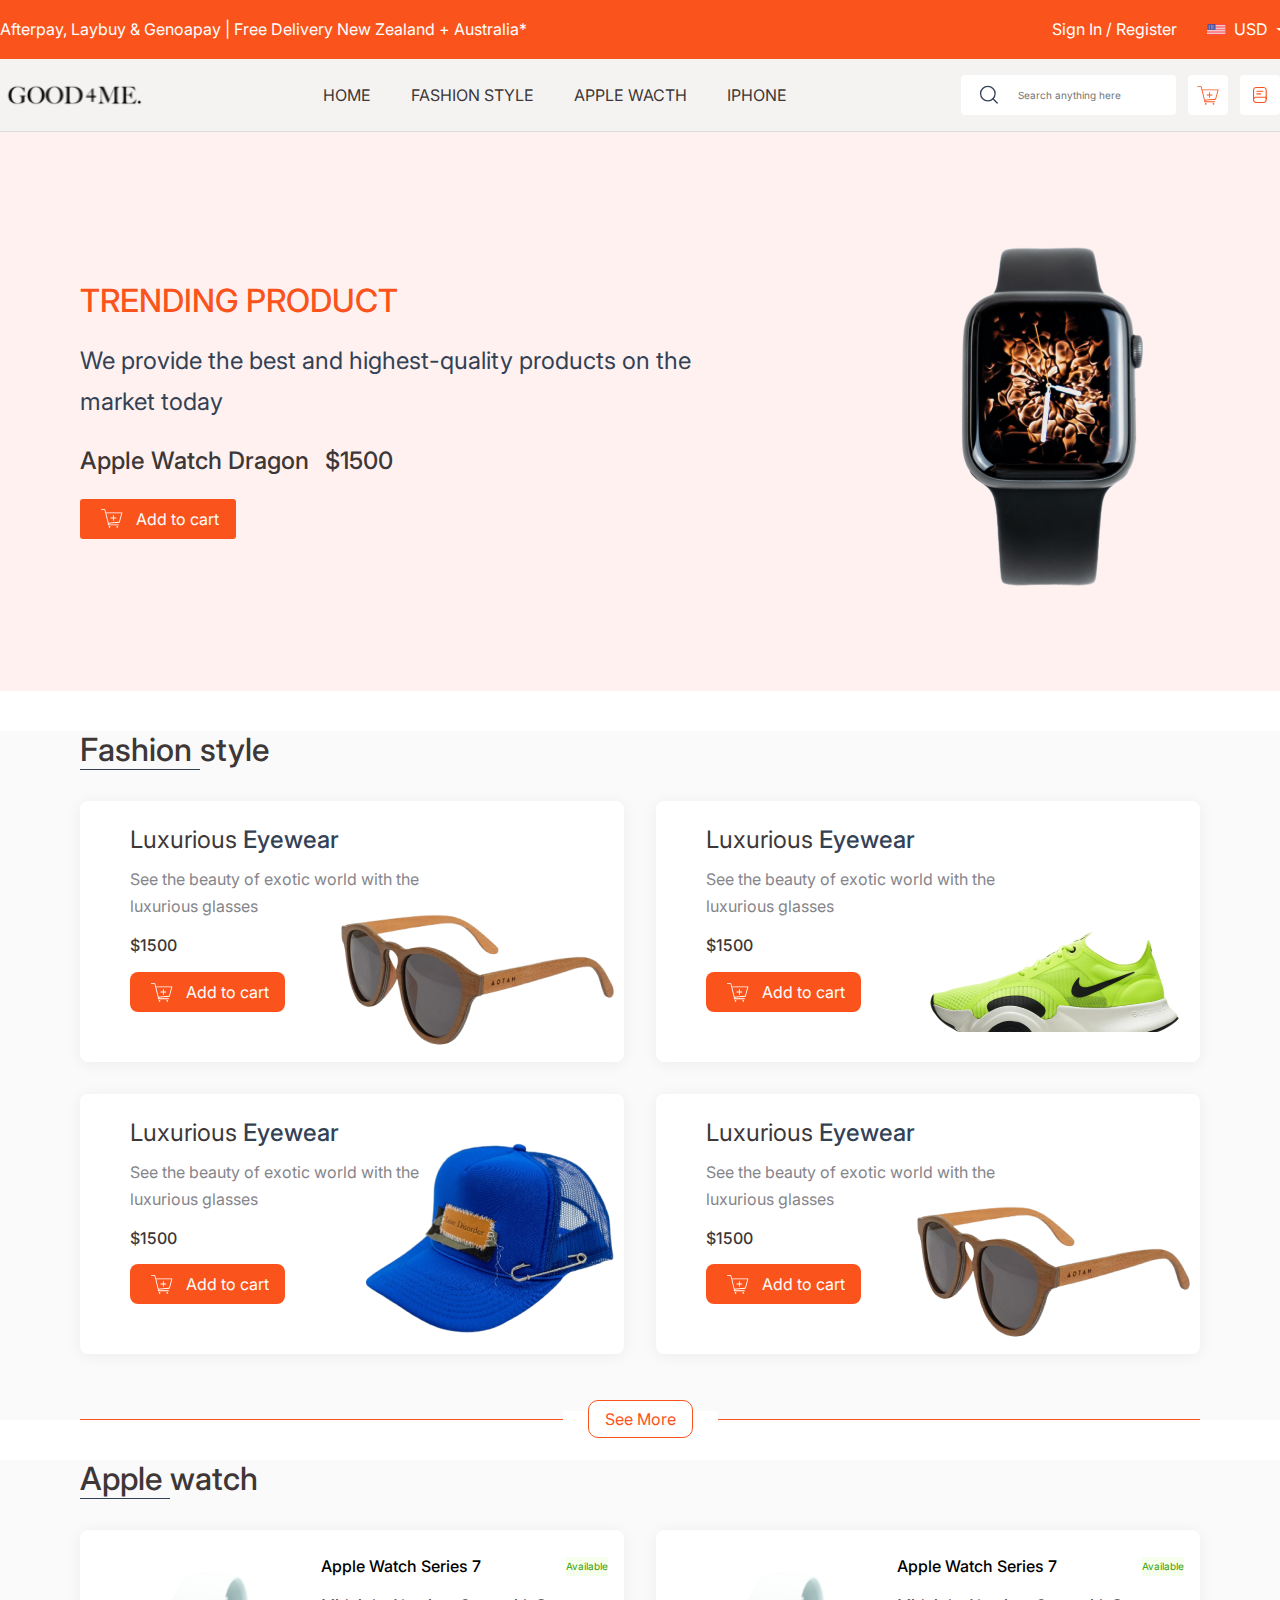
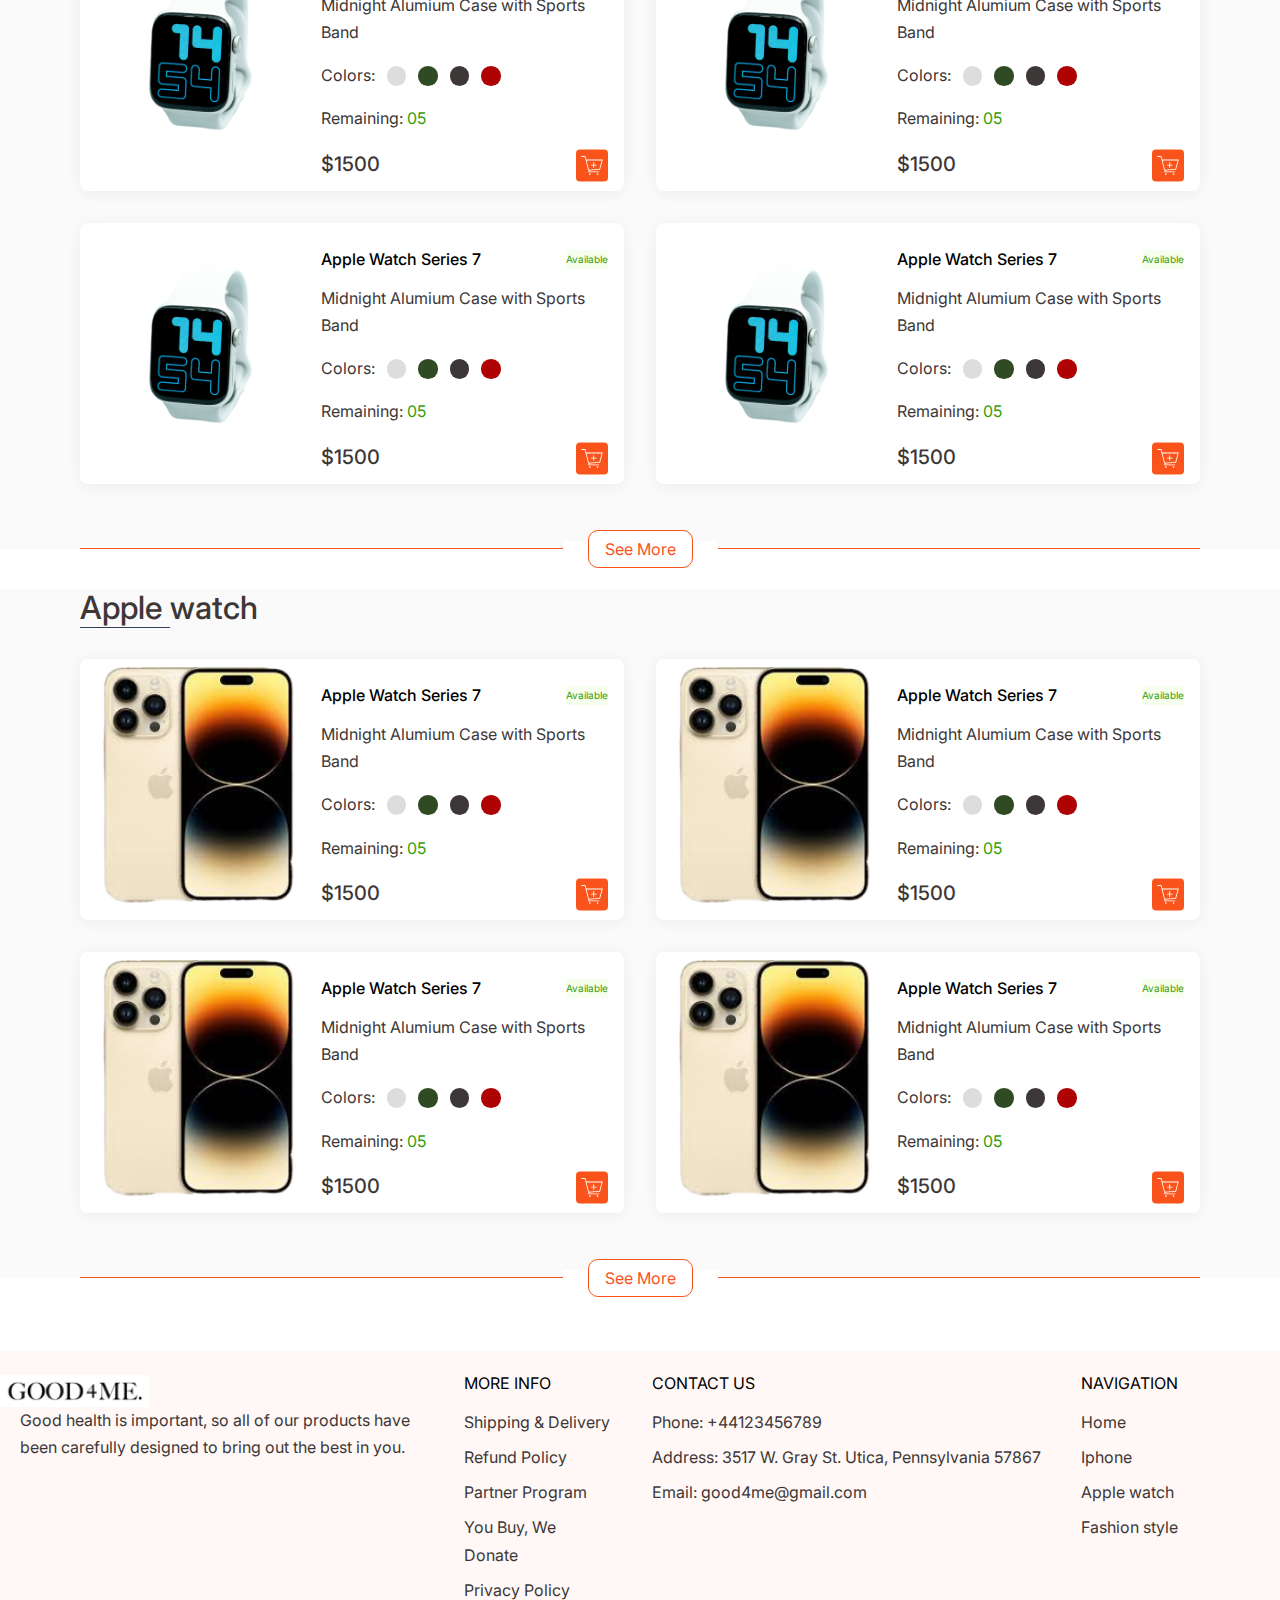
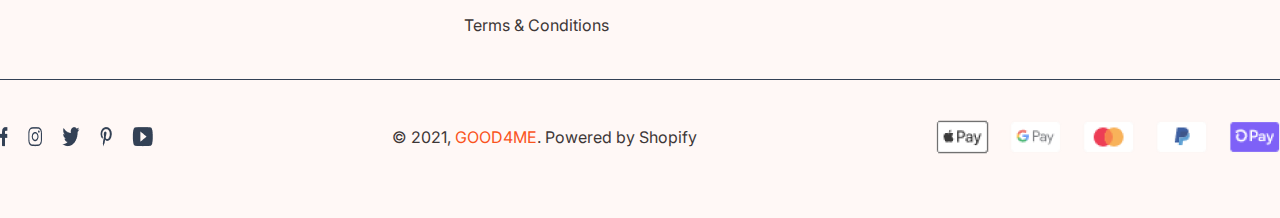
==== commit 6cff2200: "Good4My" ====
--- a/index.html
+++ b/index.html
@@ -5,8 +5,8 @@
     <meta name="viewport" content="width=device-width, initial-scale=1.0" />
     <link rel="stylesheet" href="./css/footer.css" />
     <link rel="stylesheet" href="./css/reset.css" />
-    <link rel="stylesheet" href="./css/index.css" />
-    <title>Document</title>
+    <link rel="stylesheet" href="./css/home.css" />
+    <title>Good 4 My</title>
   </head>
   <body>
     <header>
@@ -91,7 +91,7 @@
               />
             </div>
             <div class="header_right_cart">
-              <a href="./cart/cart.html">
+              <a href="./cart.html">
                 <svg
                   width="22"
                   height="19"
@@ -109,7 +109,7 @@
               </a>
             </div>
             <div class="header_right_book">
-              <a href="./oder/oder.html">
+              <a href="./oder.html">
                 <svg
                   width="14"
                   height="16"
@@ -169,7 +169,7 @@
                 />
               </svg>
 
-              Add to cart
+              <a href="./cart.html">Add to cart</a>
             </button>
           </div>
           <div class="banner-image">
@@ -212,7 +212,7 @@
                   />
                 </svg>
 
-                Add to cart
+                <a href="./cart.html">Add to cart</a>
               </button>
             </div>
             <div class="fa-box-container_item">
@@ -243,7 +243,7 @@
                   />
                 </svg>
 
-                Add to cart
+                <a href="./cart.html">Add to cart</a>
               </button>
             </div>
             <div class="fa-box-container_item">
@@ -274,7 +274,7 @@
                   />
                 </svg>
 
-                Add to cart
+                <a href="./cart.html">Add to cart</a>
               </button>
             </div>
             <div class="fa-box-container_item">
@@ -305,15 +305,13 @@
                   />
                 </svg>
 
-                Add to cart
+                <a href="./cart.html">Add to cart</a>
               </button>
             </div>
           </div>
           <div class="fa-box-see">
             <button>
-              <a href="./category/category.html" style="color: #fa541c"
-                >See More</a
-              >
+              <a href="./category.html" style="color: #fa541c">See More</a>
             </button>
           </div>
         </div>
@@ -339,27 +337,28 @@
                 <h4>
                   <p>$1500</p>
                   <button>
-                    <svg
-                      width="32"
-                      height="33"
-                      viewBox="0 0 32 33"
-                      fill="none"
-                      xmlns="http://www.w3.org/2000/svg"
-                    >
-                      <rect
-                        y="0.5"
+                    <a href="">
+                      <svg
                         width="32"
-                        height="32"
-                        rx="4"
-                        fill="#FA541C"
-                      />
-                      <path
-                        fill-rule="evenodd"
-                        clip-rule="evenodd"
-                        d="M26.6518 11.0653L24.0917 20.4521C24.0443 20.6262 23.8925 20.7517 23.7126 20.7654L13.7478 21.5319L13.2767 22.4734H22.8268C23.0624 22.4734 23.2534 22.6644 23.2534 22.9001C23.2534 23.1357 23.0624 23.3267 22.8268 23.3267H12.5867C12.4388 23.3267 12.3014 23.2502 12.2237 23.1244C12.1459 22.9986 12.1388 22.8415 12.205 22.7092L12.7554 21.6084L12.6188 21.6188L12.5867 21.62C12.3907 21.6202 12.2199 21.4868 12.1724 21.2967L8.92829 8.2766C8.87631 8.09284 8.70838 7.96614 8.51741 7.96658H5.75992C5.52428 7.96658 5.33325 7.77555 5.33325 7.53991C5.33325 7.30426 5.52428 7.11324 5.75992 7.11324H8.51741C9.09694 7.11413 9.60399 7.50326 9.75476 8.06283L10.3706 10.5345C10.3979 10.5293 10.4256 10.5267 10.4533 10.5266H26.2401C26.3731 10.5266 26.4984 10.5886 26.5791 10.6942C26.6598 10.7998 26.6867 10.937 26.6518 11.0653ZM14.72 16.0733C14.72 15.8376 14.9111 15.6466 15.1467 15.6466H17.2801V13.5133C17.2801 13.2776 17.4711 13.0866 17.7067 13.0866C17.9424 13.0866 18.1334 13.2776 18.1334 13.5133V15.6466H20.2668C20.5024 15.6466 20.6934 15.8376 20.6934 16.0733C20.6934 16.3089 20.5024 16.5 20.2668 16.5H18.1334V18.6333C18.1334 18.869 17.9424 19.06 17.7067 19.06C17.4711 19.06 17.2801 18.869 17.2801 18.6333V16.5H15.1467C14.9111 16.5 14.72 16.3089 14.72 16.0733ZM10.5805 11.38H25.6815L23.347 19.9375L12.913 20.7404L10.5805 11.38ZM13.8667 24.1801C13.3954 24.1801 13.0134 24.5621 13.0134 25.0334C13.0134 25.5047 13.3954 25.8868 13.8667 25.8868C14.338 25.8868 14.72 25.5047 14.72 25.0334C14.72 24.5621 14.338 24.1801 13.8667 24.1801ZM20.6935 25.0334C20.6935 24.5621 21.0755 24.1801 21.5468 24.1801C22.0181 24.1801 22.4001 24.5621 22.4001 25.0334C22.4001 25.5047 22.0181 25.8868 21.5468 25.8868C21.0755 25.8868 20.6935 25.5047 20.6935 25.0334Z"
-                        fill="white"
-                      />
-                    </svg>
+                        height="33"
+                        viewBox="0 0 32 33"
+                        fill="none"
+                        xmlns="http://www.w3.org/2000/svg"
+                      >
+                        <rect
+                          y="0.5"
+                          width="32"
+                          height="32"
+                          rx="4"
+                          fill="#FA541C"
+                        />
+                        <path
+                          fill-rule="evenodd"
+                          clip-rule="evenodd"
+                          d="M26.6518 11.0653L24.0917 20.4521C24.0443 20.6262 23.8925 20.7517 23.7126 20.7654L13.7478 21.5319L13.2767 22.4734H22.8268C23.0624 22.4734 23.2534 22.6644 23.2534 22.9001C23.2534 23.1357 23.0624 23.3267 22.8268 23.3267H12.5867C12.4388 23.3267 12.3014 23.2502 12.2237 23.1244C12.1459 22.9986 12.1388 22.8415 12.205 22.7092L12.7554 21.6084L12.6188 21.6188L12.5867 21.62C12.3907 21.6202 12.2199 21.4868 12.1724 21.2967L8.92829 8.2766C8.87631 8.09284 8.70838 7.96614 8.51741 7.96658H5.75992C5.52428 7.96658 5.33325 7.77555 5.33325 7.53991C5.33325 7.30426 5.52428 7.11324 5.75992 7.11324H8.51741C9.09694 7.11413 9.60399 7.50326 9.75476 8.06283L10.3706 10.5345C10.3979 10.5293 10.4256 10.5267 10.4533 10.5266H26.2401C26.3731 10.5266 26.4984 10.5886 26.5791 10.6942C26.6598 10.7998 26.6867 10.937 26.6518 11.0653ZM14.72 16.0733C14.72 15.8376 14.9111 15.6466 15.1467 15.6466H17.2801V13.5133C17.2801 13.2776 17.4711 13.0866 17.7067 13.0866C17.9424 13.0866 18.1334 13.2776 18.1334 13.5133V15.6466H20.2668C20.5024 15.6466 20.6934 15.8376 20.6934 16.0733C20.6934 16.3089 20.5024 16.5 20.2668 16.5H18.1334V18.6333C18.1334 18.869 17.9424 19.06 17.7067 19.06C17.4711 19.06 17.2801 18.869 17.2801 18.6333V16.5H15.1467C14.9111 16.5 14.72 16.3089 14.72 16.0733ZM10.5805 11.38H25.6815L23.347 19.9375L12.913 20.7404L10.5805 11.38ZM13.8667 24.1801C13.3954 24.1801 13.0134 24.5621 13.0134 25.0334C13.0134 25.5047 13.3954 25.8868 13.8667 25.8868C14.338 25.8868 14.72 25.5047 14.72 25.0334C14.72 24.5621 14.338 24.1801 13.8667 24.1801ZM20.6935 25.0334C20.6935 24.5621 21.0755 24.1801 21.5468 24.1801C22.0181 24.1801 22.4001 24.5621 22.4001 25.0334C22.4001 25.5047 22.0181 25.8868 21.5468 25.8868C21.0755 25.8868 20.6935 25.5047 20.6935 25.0334Z"
+                          fill="white"
+                        /></svg
+                    ></a>
                   </button>
                 </h4>
               </div>
@@ -378,27 +377,28 @@
                 <h4>
                   <p>$1500</p>
                   <button>
-                    <svg
-                      width="32"
-                      height="33"
-                      viewBox="0 0 32 33"
-                      fill="none"
-                      xmlns="http://www.w3.org/2000/svg"
-                    >
-                      <rect
-                        y="0.5"
+                    <a href="">
+                      <svg
                         width="32"
-                        height="32"
-                        rx="4"
-                        fill="#FA541C"
-                      />
-                      <path
-                        fill-rule="evenodd"
-                        clip-rule="evenodd"
-                        d="M26.6518 11.0653L24.0917 20.4521C24.0443 20.6262 23.8925 20.7517 23.7126 20.7654L13.7478 21.5319L13.2767 22.4734H22.8268C23.0624 22.4734 23.2534 22.6644 23.2534 22.9001C23.2534 23.1357 23.0624 23.3267 22.8268 23.3267H12.5867C12.4388 23.3267 12.3014 23.2502 12.2237 23.1244C12.1459 22.9986 12.1388 22.8415 12.205 22.7092L12.7554 21.6084L12.6188 21.6188L12.5867 21.62C12.3907 21.6202 12.2199 21.4868 12.1724 21.2967L8.92829 8.2766C8.87631 8.09284 8.70838 7.96614 8.51741 7.96658H5.75992C5.52428 7.96658 5.33325 7.77555 5.33325 7.53991C5.33325 7.30426 5.52428 7.11324 5.75992 7.11324H8.51741C9.09694 7.11413 9.60399 7.50326 9.75476 8.06283L10.3706 10.5345C10.3979 10.5293 10.4256 10.5267 10.4533 10.5266H26.2401C26.3731 10.5266 26.4984 10.5886 26.5791 10.6942C26.6598 10.7998 26.6867 10.937 26.6518 11.0653ZM14.72 16.0733C14.72 15.8376 14.9111 15.6466 15.1467 15.6466H17.2801V13.5133C17.2801 13.2776 17.4711 13.0866 17.7067 13.0866C17.9424 13.0866 18.1334 13.2776 18.1334 13.5133V15.6466H20.2668C20.5024 15.6466 20.6934 15.8376 20.6934 16.0733C20.6934 16.3089 20.5024 16.5 20.2668 16.5H18.1334V18.6333C18.1334 18.869 17.9424 19.06 17.7067 19.06C17.4711 19.06 17.2801 18.869 17.2801 18.6333V16.5H15.1467C14.9111 16.5 14.72 16.3089 14.72 16.0733ZM10.5805 11.38H25.6815L23.347 19.9375L12.913 20.7404L10.5805 11.38ZM13.8667 24.1801C13.3954 24.1801 13.0134 24.5621 13.0134 25.0334C13.0134 25.5047 13.3954 25.8868 13.8667 25.8868C14.338 25.8868 14.72 25.5047 14.72 25.0334C14.72 24.5621 14.338 24.1801 13.8667 24.1801ZM20.6935 25.0334C20.6935 24.5621 21.0755 24.1801 21.5468 24.1801C22.0181 24.1801 22.4001 24.5621 22.4001 25.0334C22.4001 25.5047 22.0181 25.8868 21.5468 25.8868C21.0755 25.8868 20.6935 25.5047 20.6935 25.0334Z"
-                        fill="white"
-                      />
-                    </svg>
+                        height="33"
+                        viewBox="0 0 32 33"
+                        fill="none"
+                        xmlns="http://www.w3.org/2000/svg"
+                      >
+                        <rect
+                          y="0.5"
+                          width="32"
+                          height="32"
+                          rx="4"
+                          fill="#FA541C"
+                        />
+                        <path
+                          fill-rule="evenodd"
+                          clip-rule="evenodd"
+                          d="M26.6518 11.0653L24.0917 20.4521C24.0443 20.6262 23.8925 20.7517 23.7126 20.7654L13.7478 21.5319L13.2767 22.4734H22.8268C23.0624 22.4734 23.2534 22.6644 23.2534 22.9001C23.2534 23.1357 23.0624 23.3267 22.8268 23.3267H12.5867C12.4388 23.3267 12.3014 23.2502 12.2237 23.1244C12.1459 22.9986 12.1388 22.8415 12.205 22.7092L12.7554 21.6084L12.6188 21.6188L12.5867 21.62C12.3907 21.6202 12.2199 21.4868 12.1724 21.2967L8.92829 8.2766C8.87631 8.09284 8.70838 7.96614 8.51741 7.96658H5.75992C5.52428 7.96658 5.33325 7.77555 5.33325 7.53991C5.33325 7.30426 5.52428 7.11324 5.75992 7.11324H8.51741C9.09694 7.11413 9.60399 7.50326 9.75476 8.06283L10.3706 10.5345C10.3979 10.5293 10.4256 10.5267 10.4533 10.5266H26.2401C26.3731 10.5266 26.4984 10.5886 26.5791 10.6942C26.6598 10.7998 26.6867 10.937 26.6518 11.0653ZM14.72 16.0733C14.72 15.8376 14.9111 15.6466 15.1467 15.6466H17.2801V13.5133C17.2801 13.2776 17.4711 13.0866 17.7067 13.0866C17.9424 13.0866 18.1334 13.2776 18.1334 13.5133V15.6466H20.2668C20.5024 15.6466 20.6934 15.8376 20.6934 16.0733C20.6934 16.3089 20.5024 16.5 20.2668 16.5H18.1334V18.6333C18.1334 18.869 17.9424 19.06 17.7067 19.06C17.4711 19.06 17.2801 18.869 17.2801 18.6333V16.5H15.1467C14.9111 16.5 14.72 16.3089 14.72 16.0733ZM10.5805 11.38H25.6815L23.347 19.9375L12.913 20.7404L10.5805 11.38ZM13.8667 24.1801C13.3954 24.1801 13.0134 24.5621 13.0134 25.0334C13.0134 25.5047 13.3954 25.8868 13.8667 25.8868C14.338 25.8868 14.72 25.5047 14.72 25.0334C14.72 24.5621 14.338 24.1801 13.8667 24.1801ZM20.6935 25.0334C20.6935 24.5621 21.0755 24.1801 21.5468 24.1801C22.0181 24.1801 22.4001 24.5621 22.4001 25.0334C22.4001 25.5047 22.0181 25.8868 21.5468 25.8868C21.0755 25.8868 20.6935 25.5047 20.6935 25.0334Z"
+                          fill="white"
+                        /></svg
+                    ></a>
                   </button>
                 </h4>
               </div>
@@ -417,27 +417,28 @@
                 <h4>
                   <p>$1500</p>
                   <button>
-                    <svg
-                      width="32"
-                      height="33"
-                      viewBox="0 0 32 33"
-                      fill="none"
-                      xmlns="http://www.w3.org/2000/svg"
-                    >
-                      <rect
-                        y="0.5"
+                    <a href="">
+                      <svg
                         width="32"
-                        height="32"
-                        rx="4"
-                        fill="#FA541C"
-                      />
-                      <path
-                        fill-rule="evenodd"
-                        clip-rule="evenodd"
-                        d="M26.6518 11.0653L24.0917 20.4521C24.0443 20.6262 23.8925 20.7517 23.7126 20.7654L13.7478 21.5319L13.2767 22.4734H22.8268C23.0624 22.4734 23.2534 22.6644 23.2534 22.9001C23.2534 23.1357 23.0624 23.3267 22.8268 23.3267H12.5867C12.4388 23.3267 12.3014 23.2502 12.2237 23.1244C12.1459 22.9986 12.1388 22.8415 12.205 22.7092L12.7554 21.6084L12.6188 21.6188L12.5867 21.62C12.3907 21.6202 12.2199 21.4868 12.1724 21.2967L8.92829 8.2766C8.87631 8.09284 8.70838 7.96614 8.51741 7.96658H5.75992C5.52428 7.96658 5.33325 7.77555 5.33325 7.53991C5.33325 7.30426 5.52428 7.11324 5.75992 7.11324H8.51741C9.09694 7.11413 9.60399 7.50326 9.75476 8.06283L10.3706 10.5345C10.3979 10.5293 10.4256 10.5267 10.4533 10.5266H26.2401C26.3731 10.5266 26.4984 10.5886 26.5791 10.6942C26.6598 10.7998 26.6867 10.937 26.6518 11.0653ZM14.72 16.0733C14.72 15.8376 14.9111 15.6466 15.1467 15.6466H17.2801V13.5133C17.2801 13.2776 17.4711 13.0866 17.7067 13.0866C17.9424 13.0866 18.1334 13.2776 18.1334 13.5133V15.6466H20.2668C20.5024 15.6466 20.6934 15.8376 20.6934 16.0733C20.6934 16.3089 20.5024 16.5 20.2668 16.5H18.1334V18.6333C18.1334 18.869 17.9424 19.06 17.7067 19.06C17.4711 19.06 17.2801 18.869 17.2801 18.6333V16.5H15.1467C14.9111 16.5 14.72 16.3089 14.72 16.0733ZM10.5805 11.38H25.6815L23.347 19.9375L12.913 20.7404L10.5805 11.38ZM13.8667 24.1801C13.3954 24.1801 13.0134 24.5621 13.0134 25.0334C13.0134 25.5047 13.3954 25.8868 13.8667 25.8868C14.338 25.8868 14.72 25.5047 14.72 25.0334C14.72 24.5621 14.338 24.1801 13.8667 24.1801ZM20.6935 25.0334C20.6935 24.5621 21.0755 24.1801 21.5468 24.1801C22.0181 24.1801 22.4001 24.5621 22.4001 25.0334C22.4001 25.5047 22.0181 25.8868 21.5468 25.8868C21.0755 25.8868 20.6935 25.5047 20.6935 25.0334Z"
-                        fill="white"
-                      />
-                    </svg>
+                        height="33"
+                        viewBox="0 0 32 33"
+                        fill="none"
+                        xmlns="http://www.w3.org/2000/svg"
+                      >
+                        <rect
+                          y="0.5"
+                          width="32"
+                          height="32"
+                          rx="4"
+                          fill="#FA541C"
+                        />
+                        <path
+                          fill-rule="evenodd"
+                          clip-rule="evenodd"
+                          d="M26.6518 11.0653L24.0917 20.4521C24.0443 20.6262 23.8925 20.7517 23.7126 20.7654L13.7478 21.5319L13.2767 22.4734H22.8268C23.0624 22.4734 23.2534 22.6644 23.2534 22.9001C23.2534 23.1357 23.0624 23.3267 22.8268 23.3267H12.5867C12.4388 23.3267 12.3014 23.2502 12.2237 23.1244C12.1459 22.9986 12.1388 22.8415 12.205 22.7092L12.7554 21.6084L12.6188 21.6188L12.5867 21.62C12.3907 21.6202 12.2199 21.4868 12.1724 21.2967L8.92829 8.2766C8.87631 8.09284 8.70838 7.96614 8.51741 7.96658H5.75992C5.52428 7.96658 5.33325 7.77555 5.33325 7.53991C5.33325 7.30426 5.52428 7.11324 5.75992 7.11324H8.51741C9.09694 7.11413 9.60399 7.50326 9.75476 8.06283L10.3706 10.5345C10.3979 10.5293 10.4256 10.5267 10.4533 10.5266H26.2401C26.3731 10.5266 26.4984 10.5886 26.5791 10.6942C26.6598 10.7998 26.6867 10.937 26.6518 11.0653ZM14.72 16.0733C14.72 15.8376 14.9111 15.6466 15.1467 15.6466H17.2801V13.5133C17.2801 13.2776 17.4711 13.0866 17.7067 13.0866C17.9424 13.0866 18.1334 13.2776 18.1334 13.5133V15.6466H20.2668C20.5024 15.6466 20.6934 15.8376 20.6934 16.0733C20.6934 16.3089 20.5024 16.5 20.2668 16.5H18.1334V18.6333C18.1334 18.869 17.9424 19.06 17.7067 19.06C17.4711 19.06 17.2801 18.869 17.2801 18.6333V16.5H15.1467C14.9111 16.5 14.72 16.3089 14.72 16.0733ZM10.5805 11.38H25.6815L23.347 19.9375L12.913 20.7404L10.5805 11.38ZM13.8667 24.1801C13.3954 24.1801 13.0134 24.5621 13.0134 25.0334C13.0134 25.5047 13.3954 25.8868 13.8667 25.8868C14.338 25.8868 14.72 25.5047 14.72 25.0334C14.72 24.5621 14.338 24.1801 13.8667 24.1801ZM20.6935 25.0334C20.6935 24.5621 21.0755 24.1801 21.5468 24.1801C22.0181 24.1801 22.4001 24.5621 22.4001 25.0334C22.4001 25.5047 22.0181 25.8868 21.5468 25.8868C21.0755 25.8868 20.6935 25.5047 20.6935 25.0334Z"
+                          fill="white"
+                        /></svg
+                    ></a>
                   </button>
                 </h4>
               </div>
@@ -456,34 +457,35 @@
                 <h4>
                   <p>$1500</p>
                   <button>
-                    <svg
-                      width="32"
-                      height="33"
-                      viewBox="0 0 32 33"
-                      fill="none"
-                      xmlns="http://www.w3.org/2000/svg"
-                    >
-                      <rect
-                        y="0.5"
+                    <a href="">
+                      <svg
                         width="32"
-                        height="32"
-                        rx="4"
-                        fill="#FA541C"
-                      />
-                      <path
-                        fill-rule="evenodd"
-                        clip-rule="evenodd"
-                        d="M26.6518 11.0653L24.0917 20.4521C24.0443 20.6262 23.8925 20.7517 23.7126 20.7654L13.7478 21.5319L13.2767 22.4734H22.8268C23.0624 22.4734 23.2534 22.6644 23.2534 22.9001C23.2534 23.1357 23.0624 23.3267 22.8268 23.3267H12.5867C12.4388 23.3267 12.3014 23.2502 12.2237 23.1244C12.1459 22.9986 12.1388 22.8415 12.205 22.7092L12.7554 21.6084L12.6188 21.6188L12.5867 21.62C12.3907 21.6202 12.2199 21.4868 12.1724 21.2967L8.92829 8.2766C8.87631 8.09284 8.70838 7.96614 8.51741 7.96658H5.75992C5.52428 7.96658 5.33325 7.77555 5.33325 7.53991C5.33325 7.30426 5.52428 7.11324 5.75992 7.11324H8.51741C9.09694 7.11413 9.60399 7.50326 9.75476 8.06283L10.3706 10.5345C10.3979 10.5293 10.4256 10.5267 10.4533 10.5266H26.2401C26.3731 10.5266 26.4984 10.5886 26.5791 10.6942C26.6598 10.7998 26.6867 10.937 26.6518 11.0653ZM14.72 16.0733C14.72 15.8376 14.9111 15.6466 15.1467 15.6466H17.2801V13.5133C17.2801 13.2776 17.4711 13.0866 17.7067 13.0866C17.9424 13.0866 18.1334 13.2776 18.1334 13.5133V15.6466H20.2668C20.5024 15.6466 20.6934 15.8376 20.6934 16.0733C20.6934 16.3089 20.5024 16.5 20.2668 16.5H18.1334V18.6333C18.1334 18.869 17.9424 19.06 17.7067 19.06C17.4711 19.06 17.2801 18.869 17.2801 18.6333V16.5H15.1467C14.9111 16.5 14.72 16.3089 14.72 16.0733ZM10.5805 11.38H25.6815L23.347 19.9375L12.913 20.7404L10.5805 11.38ZM13.8667 24.1801C13.3954 24.1801 13.0134 24.5621 13.0134 25.0334C13.0134 25.5047 13.3954 25.8868 13.8667 25.8868C14.338 25.8868 14.72 25.5047 14.72 25.0334C14.72 24.5621 14.338 24.1801 13.8667 24.1801ZM20.6935 25.0334C20.6935 24.5621 21.0755 24.1801 21.5468 24.1801C22.0181 24.1801 22.4001 24.5621 22.4001 25.0334C22.4001 25.5047 22.0181 25.8868 21.5468 25.8868C21.0755 25.8868 20.6935 25.5047 20.6935 25.0334Z"
-                        fill="white"
-                      />
-                    </svg>
+                        height="33"
+                        viewBox="0 0 32 33"
+                        fill="none"
+                        xmlns="http://www.w3.org/2000/svg"
+                      >
+                        <rect
+                          y="0.5"
+                          width="32"
+                          height="32"
+                          rx="4"
+                          fill="#FA541C"
+                        />
+                        <path
+                          fill-rule="evenodd"
+                          clip-rule="evenodd"
+                          d="M26.6518 11.0653L24.0917 20.4521C24.0443 20.6262 23.8925 20.7517 23.7126 20.7654L13.7478 21.5319L13.2767 22.4734H22.8268C23.0624 22.4734 23.2534 22.6644 23.2534 22.9001C23.2534 23.1357 23.0624 23.3267 22.8268 23.3267H12.5867C12.4388 23.3267 12.3014 23.2502 12.2237 23.1244C12.1459 22.9986 12.1388 22.8415 12.205 22.7092L12.7554 21.6084L12.6188 21.6188L12.5867 21.62C12.3907 21.6202 12.2199 21.4868 12.1724 21.2967L8.92829 8.2766C8.87631 8.09284 8.70838 7.96614 8.51741 7.96658H5.75992C5.52428 7.96658 5.33325 7.77555 5.33325 7.53991C5.33325 7.30426 5.52428 7.11324 5.75992 7.11324H8.51741C9.09694 7.11413 9.60399 7.50326 9.75476 8.06283L10.3706 10.5345C10.3979 10.5293 10.4256 10.5267 10.4533 10.5266H26.2401C26.3731 10.5266 26.4984 10.5886 26.5791 10.6942C26.6598 10.7998 26.6867 10.937 26.6518 11.0653ZM14.72 16.0733C14.72 15.8376 14.9111 15.6466 15.1467 15.6466H17.2801V13.5133C17.2801 13.2776 17.4711 13.0866 17.7067 13.0866C17.9424 13.0866 18.1334 13.2776 18.1334 13.5133V15.6466H20.2668C20.5024 15.6466 20.6934 15.8376 20.6934 16.0733C20.6934 16.3089 20.5024 16.5 20.2668 16.5H18.1334V18.6333C18.1334 18.869 17.9424 19.06 17.7067 19.06C17.4711 19.06 17.2801 18.869 17.2801 18.6333V16.5H15.1467C14.9111 16.5 14.72 16.3089 14.72 16.0733ZM10.5805 11.38H25.6815L23.347 19.9375L12.913 20.7404L10.5805 11.38ZM13.8667 24.1801C13.3954 24.1801 13.0134 24.5621 13.0134 25.0334C13.0134 25.5047 13.3954 25.8868 13.8667 25.8868C14.338 25.8868 14.72 25.5047 14.72 25.0334C14.72 24.5621 14.338 24.1801 13.8667 24.1801ZM20.6935 25.0334C20.6935 24.5621 21.0755 24.1801 21.5468 24.1801C22.0181 24.1801 22.4001 24.5621 22.4001 25.0334C22.4001 25.5047 22.0181 25.8868 21.5468 25.8868C21.0755 25.8868 20.6935 25.5047 20.6935 25.0334Z"
+                          fill="white"
+                        /></svg
+                    ></a>
                   </button>
                 </h4>
               </div>
             </div>
           </div>
           <div class="aw-box-see">
-            <button><a href="">See More</a></button>
+            <button><a href="./category.html">See More</a></button>
           </div>
         </div>
       </section>
@@ -508,27 +510,28 @@
                 <h4>
                   <p>$1500</p>
                   <button>
-                    <svg
-                      width="32"
-                      height="33"
-                      viewBox="0 0 32 33"
-                      fill="none"
-                      xmlns="http://www.w3.org/2000/svg"
-                    >
-                      <rect
-                        y="0.5"
+                    <a href="">
+                      <svg
                         width="32"
-                        height="32"
-                        rx="4"
-                        fill="#FA541C"
-                      />
-                      <path
-                        fill-rule="evenodd"
-                        clip-rule="evenodd"
-                        d="M26.6518 11.0653L24.0917 20.4521C24.0443 20.6262 23.8925 20.7517 23.7126 20.7654L13.7478 21.5319L13.2767 22.4734H22.8268C23.0624 22.4734 23.2534 22.6644 23.2534 22.9001C23.2534 23.1357 23.0624 23.3267 22.8268 23.3267H12.5867C12.4388 23.3267 12.3014 23.2502 12.2237 23.1244C12.1459 22.9986 12.1388 22.8415 12.205 22.7092L12.7554 21.6084L12.6188 21.6188L12.5867 21.62C12.3907 21.6202 12.2199 21.4868 12.1724 21.2967L8.92829 8.2766C8.87631 8.09284 8.70838 7.96614 8.51741 7.96658H5.75992C5.52428 7.96658 5.33325 7.77555 5.33325 7.53991C5.33325 7.30426 5.52428 7.11324 5.75992 7.11324H8.51741C9.09694 7.11413 9.60399 7.50326 9.75476 8.06283L10.3706 10.5345C10.3979 10.5293 10.4256 10.5267 10.4533 10.5266H26.2401C26.3731 10.5266 26.4984 10.5886 26.5791 10.6942C26.6598 10.7998 26.6867 10.937 26.6518 11.0653ZM14.72 16.0733C14.72 15.8376 14.9111 15.6466 15.1467 15.6466H17.2801V13.5133C17.2801 13.2776 17.4711 13.0866 17.7067 13.0866C17.9424 13.0866 18.1334 13.2776 18.1334 13.5133V15.6466H20.2668C20.5024 15.6466 20.6934 15.8376 20.6934 16.0733C20.6934 16.3089 20.5024 16.5 20.2668 16.5H18.1334V18.6333C18.1334 18.869 17.9424 19.06 17.7067 19.06C17.4711 19.06 17.2801 18.869 17.2801 18.6333V16.5H15.1467C14.9111 16.5 14.72 16.3089 14.72 16.0733ZM10.5805 11.38H25.6815L23.347 19.9375L12.913 20.7404L10.5805 11.38ZM13.8667 24.1801C13.3954 24.1801 13.0134 24.5621 13.0134 25.0334C13.0134 25.5047 13.3954 25.8868 13.8667 25.8868C14.338 25.8868 14.72 25.5047 14.72 25.0334C14.72 24.5621 14.338 24.1801 13.8667 24.1801ZM20.6935 25.0334C20.6935 24.5621 21.0755 24.1801 21.5468 24.1801C22.0181 24.1801 22.4001 24.5621 22.4001 25.0334C22.4001 25.5047 22.0181 25.8868 21.5468 25.8868C21.0755 25.8868 20.6935 25.5047 20.6935 25.0334Z"
-                        fill="white"
-                      />
-                    </svg>
+                        height="33"
+                        viewBox="0 0 32 33"
+                        fill="none"
+                        xmlns="http://www.w3.org/2000/svg"
+                      >
+                        <rect
+                          y="0.5"
+                          width="32"
+                          height="32"
+                          rx="4"
+                          fill="#FA541C"
+                        />
+                        <path
+                          fill-rule="evenodd"
+                          clip-rule="evenodd"
+                          d="M26.6518 11.0653L24.0917 20.4521C24.0443 20.6262 23.8925 20.7517 23.7126 20.7654L13.7478 21.5319L13.2767 22.4734H22.8268C23.0624 22.4734 23.2534 22.6644 23.2534 22.9001C23.2534 23.1357 23.0624 23.3267 22.8268 23.3267H12.5867C12.4388 23.3267 12.3014 23.2502 12.2237 23.1244C12.1459 22.9986 12.1388 22.8415 12.205 22.7092L12.7554 21.6084L12.6188 21.6188L12.5867 21.62C12.3907 21.6202 12.2199 21.4868 12.1724 21.2967L8.92829 8.2766C8.87631 8.09284 8.70838 7.96614 8.51741 7.96658H5.75992C5.52428 7.96658 5.33325 7.77555 5.33325 7.53991C5.33325 7.30426 5.52428 7.11324 5.75992 7.11324H8.51741C9.09694 7.11413 9.60399 7.50326 9.75476 8.06283L10.3706 10.5345C10.3979 10.5293 10.4256 10.5267 10.4533 10.5266H26.2401C26.3731 10.5266 26.4984 10.5886 26.5791 10.6942C26.6598 10.7998 26.6867 10.937 26.6518 11.0653ZM14.72 16.0733C14.72 15.8376 14.9111 15.6466 15.1467 15.6466H17.2801V13.5133C17.2801 13.2776 17.4711 13.0866 17.7067 13.0866C17.9424 13.0866 18.1334 13.2776 18.1334 13.5133V15.6466H20.2668C20.5024 15.6466 20.6934 15.8376 20.6934 16.0733C20.6934 16.3089 20.5024 16.5 20.2668 16.5H18.1334V18.6333C18.1334 18.869 17.9424 19.06 17.7067 19.06C17.4711 19.06 17.2801 18.869 17.2801 18.6333V16.5H15.1467C14.9111 16.5 14.72 16.3089 14.72 16.0733ZM10.5805 11.38H25.6815L23.347 19.9375L12.913 20.7404L10.5805 11.38ZM13.8667 24.1801C13.3954 24.1801 13.0134 24.5621 13.0134 25.0334C13.0134 25.5047 13.3954 25.8868 13.8667 25.8868C14.338 25.8868 14.72 25.5047 14.72 25.0334C14.72 24.5621 14.338 24.1801 13.8667 24.1801ZM20.6935 25.0334C20.6935 24.5621 21.0755 24.1801 21.5468 24.1801C22.0181 24.1801 22.4001 24.5621 22.4001 25.0334C22.4001 25.5047 22.0181 25.8868 21.5468 25.8868C21.0755 25.8868 20.6935 25.5047 20.6935 25.0334Z"
+                          fill="white"
+                        /></svg
+                    ></a>
                   </button>
                 </h4>
               </div>
@@ -547,27 +550,28 @@
                 <h4>
                   <p>$1500</p>
                   <button>
-                    <svg
-                      width="32"
-                      height="33"
-                      viewBox="0 0 32 33"
-                      fill="none"
-                      xmlns="http://www.w3.org/2000/svg"
-                    >
-                      <rect
-                        y="0.5"
+                    <a href="">
+                      <svg
                         width="32"
-                        height="32"
-                        rx="4"
-                        fill="#FA541C"
-                      />
-                      <path
-                        fill-rule="evenodd"
-                        clip-rule="evenodd"
-                        d="M26.6518 11.0653L24.0917 20.4521C24.0443 20.6262 23.8925 20.7517 23.7126 20.7654L13.7478 21.5319L13.2767 22.4734H22.8268C23.0624 22.4734 23.2534 22.6644 23.2534 22.9001C23.2534 23.1357 23.0624 23.3267 22.8268 23.3267H12.5867C12.4388 23.3267 12.3014 23.2502 12.2237 23.1244C12.1459 22.9986 12.1388 22.8415 12.205 22.7092L12.7554 21.6084L12.6188 21.6188L12.5867 21.62C12.3907 21.6202 12.2199 21.4868 12.1724 21.2967L8.92829 8.2766C8.87631 8.09284 8.70838 7.96614 8.51741 7.96658H5.75992C5.52428 7.96658 5.33325 7.77555 5.33325 7.53991C5.33325 7.30426 5.52428 7.11324 5.75992 7.11324H8.51741C9.09694 7.11413 9.60399 7.50326 9.75476 8.06283L10.3706 10.5345C10.3979 10.5293 10.4256 10.5267 10.4533 10.5266H26.2401C26.3731 10.5266 26.4984 10.5886 26.5791 10.6942C26.6598 10.7998 26.6867 10.937 26.6518 11.0653ZM14.72 16.0733C14.72 15.8376 14.9111 15.6466 15.1467 15.6466H17.2801V13.5133C17.2801 13.2776 17.4711 13.0866 17.7067 13.0866C17.9424 13.0866 18.1334 13.2776 18.1334 13.5133V15.6466H20.2668C20.5024 15.6466 20.6934 15.8376 20.6934 16.0733C20.6934 16.3089 20.5024 16.5 20.2668 16.5H18.1334V18.6333C18.1334 18.869 17.9424 19.06 17.7067 19.06C17.4711 19.06 17.2801 18.869 17.2801 18.6333V16.5H15.1467C14.9111 16.5 14.72 16.3089 14.72 16.0733ZM10.5805 11.38H25.6815L23.347 19.9375L12.913 20.7404L10.5805 11.38ZM13.8667 24.1801C13.3954 24.1801 13.0134 24.5621 13.0134 25.0334C13.0134 25.5047 13.3954 25.8868 13.8667 25.8868C14.338 25.8868 14.72 25.5047 14.72 25.0334C14.72 24.5621 14.338 24.1801 13.8667 24.1801ZM20.6935 25.0334C20.6935 24.5621 21.0755 24.1801 21.5468 24.1801C22.0181 24.1801 22.4001 24.5621 22.4001 25.0334C22.4001 25.5047 22.0181 25.8868 21.5468 25.8868C21.0755 25.8868 20.6935 25.5047 20.6935 25.0334Z"
-                        fill="white"
-                      />
-                    </svg>
+                        height="33"
+                        viewBox="0 0 32 33"
+                        fill="none"
+                        xmlns="http://www.w3.org/2000/svg"
+                      >
+                        <rect
+                          y="0.5"
+                          width="32"
+                          height="32"
+                          rx="4"
+                          fill="#FA541C"
+                        />
+                        <path
+                          fill-rule="evenodd"
+                          clip-rule="evenodd"
+                          d="M26.6518 11.0653L24.0917 20.4521C24.0443 20.6262 23.8925 20.7517 23.7126 20.7654L13.7478 21.5319L13.2767 22.4734H22.8268C23.0624 22.4734 23.2534 22.6644 23.2534 22.9001C23.2534 23.1357 23.0624 23.3267 22.8268 23.3267H12.5867C12.4388 23.3267 12.3014 23.2502 12.2237 23.1244C12.1459 22.9986 12.1388 22.8415 12.205 22.7092L12.7554 21.6084L12.6188 21.6188L12.5867 21.62C12.3907 21.6202 12.2199 21.4868 12.1724 21.2967L8.92829 8.2766C8.87631 8.09284 8.70838 7.96614 8.51741 7.96658H5.75992C5.52428 7.96658 5.33325 7.77555 5.33325 7.53991C5.33325 7.30426 5.52428 7.11324 5.75992 7.11324H8.51741C9.09694 7.11413 9.60399 7.50326 9.75476 8.06283L10.3706 10.5345C10.3979 10.5293 10.4256 10.5267 10.4533 10.5266H26.2401C26.3731 10.5266 26.4984 10.5886 26.5791 10.6942C26.6598 10.7998 26.6867 10.937 26.6518 11.0653ZM14.72 16.0733C14.72 15.8376 14.9111 15.6466 15.1467 15.6466H17.2801V13.5133C17.2801 13.2776 17.4711 13.0866 17.7067 13.0866C17.9424 13.0866 18.1334 13.2776 18.1334 13.5133V15.6466H20.2668C20.5024 15.6466 20.6934 15.8376 20.6934 16.0733C20.6934 16.3089 20.5024 16.5 20.2668 16.5H18.1334V18.6333C18.1334 18.869 17.9424 19.06 17.7067 19.06C17.4711 19.06 17.2801 18.869 17.2801 18.6333V16.5H15.1467C14.9111 16.5 14.72 16.3089 14.72 16.0733ZM10.5805 11.38H25.6815L23.347 19.9375L12.913 20.7404L10.5805 11.38ZM13.8667 24.1801C13.3954 24.1801 13.0134 24.5621 13.0134 25.0334C13.0134 25.5047 13.3954 25.8868 13.8667 25.8868C14.338 25.8868 14.72 25.5047 14.72 25.0334C14.72 24.5621 14.338 24.1801 13.8667 24.1801ZM20.6935 25.0334C20.6935 24.5621 21.0755 24.1801 21.5468 24.1801C22.0181 24.1801 22.4001 24.5621 22.4001 25.0334C22.4001 25.5047 22.0181 25.8868 21.5468 25.8868C21.0755 25.8868 20.6935 25.5047 20.6935 25.0334Z"
+                          fill="white"
+                        /></svg
+                    ></a>
                   </button>
                 </h4>
               </div>
@@ -586,27 +590,28 @@
                 <h4>
                   <p>$1500</p>
                   <button>
-                    <svg
-                      width="32"
-                      height="33"
-                      viewBox="0 0 32 33"
-                      fill="none"
-                      xmlns="http://www.w3.org/2000/svg"
-                    >
-                      <rect
-                        y="0.5"
+                    <a href="">
+                      <svg
                         width="32"
-                        height="32"
-                        rx="4"
-                        fill="#FA541C"
-                      />
-                      <path
-                        fill-rule="evenodd"
-                        clip-rule="evenodd"
-                        d="M26.6518 11.0653L24.0917 20.4521C24.0443 20.6262 23.8925 20.7517 23.7126 20.7654L13.7478 21.5319L13.2767 22.4734H22.8268C23.0624 22.4734 23.2534 22.6644 23.2534 22.9001C23.2534 23.1357 23.0624 23.3267 22.8268 23.3267H12.5867C12.4388 23.3267 12.3014 23.2502 12.2237 23.1244C12.1459 22.9986 12.1388 22.8415 12.205 22.7092L12.7554 21.6084L12.6188 21.6188L12.5867 21.62C12.3907 21.6202 12.2199 21.4868 12.1724 21.2967L8.92829 8.2766C8.87631 8.09284 8.70838 7.96614 8.51741 7.96658H5.75992C5.52428 7.96658 5.33325 7.77555 5.33325 7.53991C5.33325 7.30426 5.52428 7.11324 5.75992 7.11324H8.51741C9.09694 7.11413 9.60399 7.50326 9.75476 8.06283L10.3706 10.5345C10.3979 10.5293 10.4256 10.5267 10.4533 10.5266H26.2401C26.3731 10.5266 26.4984 10.5886 26.5791 10.6942C26.6598 10.7998 26.6867 10.937 26.6518 11.0653ZM14.72 16.0733C14.72 15.8376 14.9111 15.6466 15.1467 15.6466H17.2801V13.5133C17.2801 13.2776 17.4711 13.0866 17.7067 13.0866C17.9424 13.0866 18.1334 13.2776 18.1334 13.5133V15.6466H20.2668C20.5024 15.6466 20.6934 15.8376 20.6934 16.0733C20.6934 16.3089 20.5024 16.5 20.2668 16.5H18.1334V18.6333C18.1334 18.869 17.9424 19.06 17.7067 19.06C17.4711 19.06 17.2801 18.869 17.2801 18.6333V16.5H15.1467C14.9111 16.5 14.72 16.3089 14.72 16.0733ZM10.5805 11.38H25.6815L23.347 19.9375L12.913 20.7404L10.5805 11.38ZM13.8667 24.1801C13.3954 24.1801 13.0134 24.5621 13.0134 25.0334C13.0134 25.5047 13.3954 25.8868 13.8667 25.8868C14.338 25.8868 14.72 25.5047 14.72 25.0334C14.72 24.5621 14.338 24.1801 13.8667 24.1801ZM20.6935 25.0334C20.6935 24.5621 21.0755 24.1801 21.5468 24.1801C22.0181 24.1801 22.4001 24.5621 22.4001 25.0334C22.4001 25.5047 22.0181 25.8868 21.5468 25.8868C21.0755 25.8868 20.6935 25.5047 20.6935 25.0334Z"
-                        fill="white"
-                      />
-                    </svg>
+                        height="33"
+                        viewBox="0 0 32 33"
+                        fill="none"
+                        xmlns="http://www.w3.org/2000/svg"
+                      >
+                        <rect
+                          y="0.5"
+                          width="32"
+                          height="32"
+                          rx="4"
+                          fill="#FA541C"
+                        />
+                        <path
+                          fill-rule="evenodd"
+                          clip-rule="evenodd"
+                          d="M26.6518 11.0653L24.0917 20.4521C24.0443 20.6262 23.8925 20.7517 23.7126 20.7654L13.7478 21.5319L13.2767 22.4734H22.8268C23.0624 22.4734 23.2534 22.6644 23.2534 22.9001C23.2534 23.1357 23.0624 23.3267 22.8268 23.3267H12.5867C12.4388 23.3267 12.3014 23.2502 12.2237 23.1244C12.1459 22.9986 12.1388 22.8415 12.205 22.7092L12.7554 21.6084L12.6188 21.6188L12.5867 21.62C12.3907 21.6202 12.2199 21.4868 12.1724 21.2967L8.92829 8.2766C8.87631 8.09284 8.70838 7.96614 8.51741 7.96658H5.75992C5.52428 7.96658 5.33325 7.77555 5.33325 7.53991C5.33325 7.30426 5.52428 7.11324 5.75992 7.11324H8.51741C9.09694 7.11413 9.60399 7.50326 9.75476 8.06283L10.3706 10.5345C10.3979 10.5293 10.4256 10.5267 10.4533 10.5266H26.2401C26.3731 10.5266 26.4984 10.5886 26.5791 10.6942C26.6598 10.7998 26.6867 10.937 26.6518 11.0653ZM14.72 16.0733C14.72 15.8376 14.9111 15.6466 15.1467 15.6466H17.2801V13.5133C17.2801 13.2776 17.4711 13.0866 17.7067 13.0866C17.9424 13.0866 18.1334 13.2776 18.1334 13.5133V15.6466H20.2668C20.5024 15.6466 20.6934 15.8376 20.6934 16.0733C20.6934 16.3089 20.5024 16.5 20.2668 16.5H18.1334V18.6333C18.1334 18.869 17.9424 19.06 17.7067 19.06C17.4711 19.06 17.2801 18.869 17.2801 18.6333V16.5H15.1467C14.9111 16.5 14.72 16.3089 14.72 16.0733ZM10.5805 11.38H25.6815L23.347 19.9375L12.913 20.7404L10.5805 11.38ZM13.8667 24.1801C13.3954 24.1801 13.0134 24.5621 13.0134 25.0334C13.0134 25.5047 13.3954 25.8868 13.8667 25.8868C14.338 25.8868 14.72 25.5047 14.72 25.0334C14.72 24.5621 14.338 24.1801 13.8667 24.1801ZM20.6935 25.0334C20.6935 24.5621 21.0755 24.1801 21.5468 24.1801C22.0181 24.1801 22.4001 24.5621 22.4001 25.0334C22.4001 25.5047 22.0181 25.8868 21.5468 25.8868C21.0755 25.8868 20.6935 25.5047 20.6935 25.0334Z"
+                          fill="white"
+                        /></svg
+                    ></a>
                   </button>
                 </h4>
               </div>
@@ -625,34 +630,35 @@
                 <h4>
                   <p>$1500</p>
                   <button>
-                    <svg
-                      width="32"
-                      height="33"
-                      viewBox="0 0 32 33"
-                      fill="none"
-                      xmlns="http://www.w3.org/2000/svg"
-                    >
-                      <rect
-                        y="0.5"
+                    <a href="">
+                      <svg
                         width="32"
-                        height="32"
-                        rx="4"
-                        fill="#FA541C"
-                      />
-                      <path
-                        fill-rule="evenodd"
-                        clip-rule="evenodd"
-                        d="M26.6518 11.0653L24.0917 20.4521C24.0443 20.6262 23.8925 20.7517 23.7126 20.7654L13.7478 21.5319L13.2767 22.4734H22.8268C23.0624 22.4734 23.2534 22.6644 23.2534 22.9001C23.2534 23.1357 23.0624 23.3267 22.8268 23.3267H12.5867C12.4388 23.3267 12.3014 23.2502 12.2237 23.1244C12.1459 22.9986 12.1388 22.8415 12.205 22.7092L12.7554 21.6084L12.6188 21.6188L12.5867 21.62C12.3907 21.6202 12.2199 21.4868 12.1724 21.2967L8.92829 8.2766C8.87631 8.09284 8.70838 7.96614 8.51741 7.96658H5.75992C5.52428 7.96658 5.33325 7.77555 5.33325 7.53991C5.33325 7.30426 5.52428 7.11324 5.75992 7.11324H8.51741C9.09694 7.11413 9.60399 7.50326 9.75476 8.06283L10.3706 10.5345C10.3979 10.5293 10.4256 10.5267 10.4533 10.5266H26.2401C26.3731 10.5266 26.4984 10.5886 26.5791 10.6942C26.6598 10.7998 26.6867 10.937 26.6518 11.0653ZM14.72 16.0733C14.72 15.8376 14.9111 15.6466 15.1467 15.6466H17.2801V13.5133C17.2801 13.2776 17.4711 13.0866 17.7067 13.0866C17.9424 13.0866 18.1334 13.2776 18.1334 13.5133V15.6466H20.2668C20.5024 15.6466 20.6934 15.8376 20.6934 16.0733C20.6934 16.3089 20.5024 16.5 20.2668 16.5H18.1334V18.6333C18.1334 18.869 17.9424 19.06 17.7067 19.06C17.4711 19.06 17.2801 18.869 17.2801 18.6333V16.5H15.1467C14.9111 16.5 14.72 16.3089 14.72 16.0733ZM10.5805 11.38H25.6815L23.347 19.9375L12.913 20.7404L10.5805 11.38ZM13.8667 24.1801C13.3954 24.1801 13.0134 24.5621 13.0134 25.0334C13.0134 25.5047 13.3954 25.8868 13.8667 25.8868C14.338 25.8868 14.72 25.5047 14.72 25.0334C14.72 24.5621 14.338 24.1801 13.8667 24.1801ZM20.6935 25.0334C20.6935 24.5621 21.0755 24.1801 21.5468 24.1801C22.0181 24.1801 22.4001 24.5621 22.4001 25.0334C22.4001 25.5047 22.0181 25.8868 21.5468 25.8868C21.0755 25.8868 20.6935 25.5047 20.6935 25.0334Z"
-                        fill="white"
-                      />
-                    </svg>
+                        height="33"
+                        viewBox="0 0 32 33"
+                        fill="none"
+                        xmlns="http://www.w3.org/2000/svg"
+                      >
+                        <rect
+                          y="0.5"
+                          width="32"
+                          height="32"
+                          rx="4"
+                          fill="#FA541C"
+                        />
+                        <path
+                          fill-rule="evenodd"
+                          clip-rule="evenodd"
+                          d="M26.6518 11.0653L24.0917 20.4521C24.0443 20.6262 23.8925 20.7517 23.7126 20.7654L13.7478 21.5319L13.2767 22.4734H22.8268C23.0624 22.4734 23.2534 22.6644 23.2534 22.9001C23.2534 23.1357 23.0624 23.3267 22.8268 23.3267H12.5867C12.4388 23.3267 12.3014 23.2502 12.2237 23.1244C12.1459 22.9986 12.1388 22.8415 12.205 22.7092L12.7554 21.6084L12.6188 21.6188L12.5867 21.62C12.3907 21.6202 12.2199 21.4868 12.1724 21.2967L8.92829 8.2766C8.87631 8.09284 8.70838 7.96614 8.51741 7.96658H5.75992C5.52428 7.96658 5.33325 7.77555 5.33325 7.53991C5.33325 7.30426 5.52428 7.11324 5.75992 7.11324H8.51741C9.09694 7.11413 9.60399 7.50326 9.75476 8.06283L10.3706 10.5345C10.3979 10.5293 10.4256 10.5267 10.4533 10.5266H26.2401C26.3731 10.5266 26.4984 10.5886 26.5791 10.6942C26.6598 10.7998 26.6867 10.937 26.6518 11.0653ZM14.72 16.0733C14.72 15.8376 14.9111 15.6466 15.1467 15.6466H17.2801V13.5133C17.2801 13.2776 17.4711 13.0866 17.7067 13.0866C17.9424 13.0866 18.1334 13.2776 18.1334 13.5133V15.6466H20.2668C20.5024 15.6466 20.6934 15.8376 20.6934 16.0733C20.6934 16.3089 20.5024 16.5 20.2668 16.5H18.1334V18.6333C18.1334 18.869 17.9424 19.06 17.7067 19.06C17.4711 19.06 17.2801 18.869 17.2801 18.6333V16.5H15.1467C14.9111 16.5 14.72 16.3089 14.72 16.0733ZM10.5805 11.38H25.6815L23.347 19.9375L12.913 20.7404L10.5805 11.38ZM13.8667 24.1801C13.3954 24.1801 13.0134 24.5621 13.0134 25.0334C13.0134 25.5047 13.3954 25.8868 13.8667 25.8868C14.338 25.8868 14.72 25.5047 14.72 25.0334C14.72 24.5621 14.338 24.1801 13.8667 24.1801ZM20.6935 25.0334C20.6935 24.5621 21.0755 24.1801 21.5468 24.1801C22.0181 24.1801 22.4001 24.5621 22.4001 25.0334C22.4001 25.5047 22.0181 25.8868 21.5468 25.8868C21.0755 25.8868 20.6935 25.5047 20.6935 25.0334Z"
+                          fill="white"
+                        /></svg
+                    ></a>
                   </button>
                 </h4>
               </div>
             </div>
           </div>
           <div class="aw-box-see">
-            <button><a href="">See More</a></button>
+            <button><a href="./category.html">See More</a></button>
           </div>
         </div>
       </section>
--- a/css/home.css
+++ b/css/home.css
@@ -0,0 +1,615 @@
+ul {
+  list-style: none;
+}
+
+a {
+  text-decoration: none;
+}
+
+main {
+  margin-top: 131px;
+}
+
+header {
+  width: 100%;
+  background: #FA541C;
+  line-height: 27.2px;
+  position: fixed;
+  z-index: 100;
+  top: 0;
+}
+
+.top-bar {
+  width: 1283.32px;
+  display: flex;
+  justify-content: space-between;
+  margin: 0 auto;
+  padding: 16px 0;
+}
+.top-bar > p {
+  font-size: 16px;
+  font-weight: 400;
+  color: #fff;
+}
+.top-bar_srd {
+  display: flex;
+}
+.top-bar_srd_item {
+  font-size: 16px;
+  padding: 0 15px;
+  font-size: 16px;
+  font-weight: 400;
+}
+.top-bar_srd_item > a {
+  color: #fff;
+}
+.top-bar_srd_item > span {
+  color: #fff;
+}
+.top-bar_srd_item:last-child {
+  margin: 0 -15px 0 0;
+  display: flex;
+  align-items: center;
+  gap: 8px;
+}
+
+.box-header {
+  background: rgb(245, 242, 242);
+  border-bottom: 1px solid rgb(221, 221, 221);
+}
+
+.header {
+  width: 1280px;
+  height: 72px;
+  margin: 0 auto;
+  display: flex;
+  justify-content: space-between;
+  align-items: center;
+}
+.header_logo {
+  width: 148.5257568359px;
+  height: 31.6700248718px;
+}
+.header_nav {
+  display: flex;
+  gap: 40px;
+}
+.header_nav-item {
+  text-transform: uppercase;
+}
+.header_nav-item > a {
+  color: #3D3737;
+  transition: 0.4s;
+}
+.header_nav-item > a:hover {
+  color: #FA541C;
+}
+.header_right {
+  display: flex;
+  align-items: center;
+  gap: 12px;
+}
+.header_right_search {
+  display: flex;
+  align-items: center;
+  position: relative;
+  width: 215px;
+  background-color: #FFF;
+  border-radius: 4px;
+}
+.header_right_search > input {
+  width: 100%;
+  height: 40px;
+  padding: 0 0 0 57px;
+  font-size: 10px;
+  outline: none;
+  border: none;
+}
+.header_right_search > label {
+  position: absolute;
+  left: 16px;
+  line-height: 40px;
+}
+.header_right_cart {
+  cursor: pointer;
+  background: #fff;
+  padding: 10.5px 9px;
+  border-radius: 4px;
+}
+.header_right_book {
+  cursor: pointer;
+  background: #fff;
+  padding: 12px 13px;
+  border-radius: 4px;
+}
+
+.banner-box {
+  background: #FFF1F0;
+}
+
+.banner {
+  width: 1120.25px;
+  height: 560px;
+  display: flex;
+  justify-content: space-between;
+  margin: 0 auto;
+}
+.banner-content {
+  width: 648px;
+  margin: 153.98px 0;
+}
+.banner-content > h2 {
+  font-size: 32px;
+  font-weight: 500;
+  color: #FA541C;
+  padding-bottom: 24px;
+}
+.banner-content > p {
+  font-size: 24px;
+  line-height: 40.8px;
+  font-weight: 400;
+  color: #334155;
+  padding-bottom: 24px;
+}
+.banner-content_name {
+  display: flex;
+  gap: 16px;
+  padding-bottom: 24px;
+}
+.banner-content_name > h3 {
+  font-size: 24px;
+  font-weight: 500;
+  line-height: 28.25px;
+  color: #3D3737;
+}
+.banner-content > button {
+  width: 156px;
+  height: 40px;
+  display: flex;
+  justify-content: center;
+  align-items: center;
+  gap: 8px;
+  background: #FA541C;
+  font-size: 16px;
+  color: #fff;
+  border-radius: 3px;
+  transition: 0.5s;
+}
+.banner-content > button > a {
+  color: #fff;
+}
+.banner-content > button:hover {
+  opacity: 0.7;
+}
+.banner-image {
+  margin: 40px 0;
+}
+
+.fa {
+  display: block;
+  background: #FAFAFA;
+  font-family: "Inter";
+}
+.fa-box {
+  width: 1120px;
+  margin: 40px auto 0;
+}
+.fa-box-heading {
+  color: #3D3737;
+  font-size: 32px;
+  font-weight: 500;
+  line-height: 37.66px;
+  padding-bottom: 32px;
+}
+.fa-box-heading > span {
+  border-bottom: 1px solid #334155;
+}
+.fa-box-container {
+  display: grid;
+  grid-template-columns: auto auto;
+  row-gap: 32px;
+  column-gap: 32px;
+}
+.fa-box-container_item {
+  position: relative;
+  padding: 25px 149px 50px 50px;
+  background: rgb(255, 255, 255);
+  border-radius: 8px;
+  box-shadow: 0px 2px 16px 0px rgba(0, 0, 0, 0.06);
+}
+.fa-box-container_item > h3 {
+  font-size: 24px;
+  font-weight: 400;
+  line-height: 28.25px;
+  color: #3D3737;
+  margin-bottom: 12px;
+}
+.fa-box-container_item > h3 > span {
+  color: #334155;
+  font-weight: 500;
+}
+.fa-box-container_item > p {
+  margin-bottom: 12px;
+  color: #85858A;
+  line-height: 27.2px;
+  font-size: 16px;
+}
+.fa-box-container_item_price {
+  color: #3D3737 !important;
+  font-size: 24px;
+  font-weight: 500;
+  line-height: 28.25px;
+}
+.fa-box-container_item > button {
+  display: flex;
+  justify-content: center;
+  align-items: center;
+  background: #FA541C;
+  padding: 4px 16px;
+  font-size: 16px;
+  border-radius: 8px;
+  color: #fff;
+  gap: 8px;
+  transition: 0.5s;
+}
+.fa-box-container_item > button > a {
+  color: #fff;
+}
+.fa-box-container_item > button:hover {
+  opacity: 0.5;
+}
+.fa-box-container_item > img {
+  z-index: 10;
+}
+.fa-box-container_item_img1, .fa-box-container_item_img4 {
+  position: absolute;
+  right: 1px;
+  bottom: 14px;
+}
+.fa-box-container_item_img2 {
+  position: absolute;
+  right: 1px;
+  bottom: 30px;
+}
+.fa-box-container_item_img3 {
+  position: absolute;
+  right: -31px;
+  bottom: 0;
+}
+.fa-box-see {
+  display: flex;
+  justify-content: center;
+  align-items: center;
+  margin-top: 64.5px;
+  width: 100%;
+  height: 1px;
+  background: #FA541C;
+}
+.fa-box-see > button {
+  background: white;
+  padding: 10px 16px;
+  border: 1px solid #FA541C;
+  border-radius: 10px;
+  font-size: 16px;
+  color: #FA541C;
+  position: relative;
+}
+.fa-box-see > button::after {
+  content: "";
+  position: absolute;
+  width: 25px;
+  height: 10px;
+  right: -26px;
+  background: rgb(255, 255, 255);
+}
+.fa-box-see > button::before {
+  content: "";
+  position: absolute;
+  width: 25px;
+  height: 10px;
+  left: -26px;
+  background: rgb(255, 255, 255);
+}
+
+.aw {
+  display: block;
+  background: #FAFAFA;
+  font-family: "Inter";
+}
+.aw-box {
+  width: 1120px;
+  margin: 40px auto 0;
+}
+.aw-box-heading {
+  color: #3D3737;
+  font-size: 32px;
+  font-weight: 500;
+  line-height: 37.66px;
+  padding-bottom: 32px;
+}
+.aw-box-heading > span {
+  border-bottom: 1px solid #334155;
+}
+.aw-box-container {
+  display: grid;
+  grid-template-columns: auto auto;
+  row-gap: 32px;
+  column-gap: 32px;
+}
+.aw-box-container-item {
+  display: flex;
+  justify-content: center;
+  align-items: center;
+  background: rgb(255, 255, 255);
+  border-radius: 8px;
+  box-shadow: 0px 2px 16px 0px rgba(0, 0, 0, 0.06);
+  gap: 10px;
+}
+.aw-box-container-item-img {
+  width: 245px;
+  height: 261px;
+  padding: 8px 0 8px 6px;
+}
+.aw-box-container-item-content {
+  display: flex;
+  flex-direction: column;
+  padding: 8px 16px 8px 0;
+  row-gap: 16px;
+}
+.aw-box-container-item-content > h3 {
+  display: flex;
+  justify-content: space-between;
+  padding-top: 18.5px;
+  font-size: 16px;
+  font-weight: 500;
+  line-height: 18.83px;
+}
+.aw-box-container-item-content > h3 > span {
+  color: #389E0D;
+  background: #F6FFED;
+  font-size: 10px;
+  font-weight: 400;
+}
+.aw-box-container-item-content > p {
+  font-size: 16px;
+  line-height: 27.2px;
+  font-weight: 400;
+  color: #3D3737;
+}
+.aw-box-container-item-content > p:nth-child(3) {
+  display: flex;
+  align-items: center;
+  gap: 12px;
+}
+.aw-box-container-item-content > p:nth-child(3) > span {
+  display: flex;
+  width: 19.61px;
+  height: 19.61px;
+  background: #ddd;
+  border-radius: 50%;
+}
+.aw-box-container-item-content > p:nth-child(3) > span:nth-child(2) {
+  display: flex;
+  width: 19.61px;
+  height: 19.61px;
+  background: #304A23;
+  border-radius: 50%;
+}
+.aw-box-container-item-content > p:nth-child(3) > span:nth-child(3) {
+  display: flex;
+  width: 19.61px;
+  height: 19.61px;
+  background: #3D3737;
+  border-radius: 50%;
+}
+.aw-box-container-item-content > p:nth-child(3) > span:nth-child(4) {
+  display: flex;
+  width: 19.61px;
+  height: 19.61px;
+  background: #AF0303;
+  border-radius: 50%;
+}
+.aw-box-container-item-content > p:nth-child(4) > span {
+  color: #389E0D;
+}
+.aw-box-container-item-content > h4 {
+  display: flex;
+  align-items: center;
+  justify-content: space-between;
+}
+.aw-box-container-item-content > h4 > p {
+  color: #3D3737;
+  font-size: 20px;
+  font-weight: 500;
+  line-height: 23.54px;
+}
+.aw-box-see {
+  display: flex;
+  justify-content: center;
+  align-items: center;
+  margin-top: 64.5px;
+  width: 100%;
+  height: 1px;
+  background: #FA541C;
+}
+.aw-box-see > button {
+  background: white;
+  padding: 10px 16px;
+  border: 1px solid #FA541C;
+  border-radius: 10px;
+  font-size: 16px;
+  color: #c73f12;
+  position: relative;
+}
+.aw-box-see > button > a {
+  color: #FA541C;
+}
+.aw-box-see > button::after {
+  content: "";
+  position: absolute;
+  width: 25px;
+  height: 10px;
+  right: -26px;
+  background: rgb(255, 255, 255);
+}
+.aw-box-see > button::before {
+  content: "";
+  position: absolute;
+  width: 25px;
+  height: 10px;
+  left: -26px;
+  background: rgb(255, 255, 255);
+}
+
+.im {
+  display: block;
+  background: #FAFAFA;
+  font-family: "Inter";
+}
+.im-box {
+  width: 1120px;
+  margin: 40px auto 0;
+}
+.im-box-heading {
+  color: #3D3737;
+  font-size: 32px;
+  font-weight: 500;
+  line-height: 37.66px;
+  padding-bottom: 32px;
+}
+.im-box-heading > span {
+  border-bottom: 1px solid #334155;
+}
+.im-box-container {
+  display: grid;
+  grid-template-columns: auto auto;
+  row-gap: 32px;
+  column-gap: 32px;
+}
+.im-box-container-item {
+  display: flex;
+  justify-content: center;
+  align-items: center;
+  background: rgb(255, 255, 255);
+  border-radius: 8px;
+  box-shadow: 0px 2px 16px 0px rgba(0, 0, 0, 0.06);
+  gap: 10px;
+}
+.im-box-container-item-img {
+  width: 245px;
+  height: 261px;
+  padding: 8px 0 8px 6px;
+}
+.im-box-container-item-content {
+  display: flex;
+  flex-direction: column;
+  padding: 8px 16px 8px 0;
+  row-gap: 16px;
+}
+.im-box-container-item-content > h3 {
+  display: flex;
+  justify-content: space-between;
+  padding-top: 18.5px;
+  font-size: 16px;
+  font-weight: 500;
+  line-height: 18.83px;
+}
+.im-box-container-item-content > h3 > span {
+  color: #389E0D;
+  background: #F6FFED;
+  font-size: 10px;
+  font-weight: 400;
+}
+.im-box-container-item-content > p {
+  font-size: 16px;
+  line-height: 27.2px;
+  font-weight: 400;
+  color: #3D3737;
+}
+.im-box-container-item-content > p:nth-child(3) {
+  display: flex;
+  align-items: center;
+  gap: 12px;
+}
+.im-box-container-item-content > p:nth-child(3) > span {
+  display: flex;
+  width: 19.61px;
+  height: 19.61px;
+  background: #ddd;
+  border-radius: 50%;
+}
+.im-box-container-item-content > p:nth-child(3) > span:nth-child(2) {
+  display: flex;
+  width: 19.61px;
+  height: 19.61px;
+  background: #304A23;
+  border-radius: 50%;
+}
+.im-box-container-item-content > p:nth-child(3) > span:nth-child(3) {
+  display: flex;
+  width: 19.61px;
+  height: 19.61px;
+  background: #3D3737;
+  border-radius: 50%;
+}
+.im-box-container-item-content > p:nth-child(3) > span:nth-child(4) {
+  display: flex;
+  width: 19.61px;
+  height: 19.61px;
+  background: #AF0303;
+  border-radius: 50%;
+}
+.im-box-container-item-content > p:nth-child(4) > span {
+  color: #389E0D;
+}
+.im-box-container-item-content > h4 {
+  display: flex;
+  align-items: center;
+  justify-content: space-between;
+}
+.im-box-container-item-content > h4 > p {
+  color: #3D3737;
+  font-size: 20px;
+  font-weight: 500;
+  line-height: 23.54px;
+}
+.im-box-see {
+  display: flex;
+  justify-content: center;
+  align-items: center;
+  margin-top: 64.5px;
+  width: 100%;
+  height: 1px;
+  background: #FA541C;
+}
+.im-box-see > button {
+  background: white;
+  padding: 10px 16px;
+  border: 1px solid #FA541C;
+  border-radius: 10px;
+  font-size: 16px;
+  color: #FA541C;
+  position: relative;
+}
+.im-box-see > button::after {
+  content: "";
+  position: absolute;
+  width: 25px;
+  height: 10px;
+  right: -26px;
+  background: rgb(255, 255, 255);
+}
+.im-box-see > button::before {
+  content: "";
+  position: absolute;
+  width: 25px;
+  height: 10px;
+  left: -26px;
+  background: rgb(255, 255, 255);
+}
+
+.cart-shap {
+  background: #FA541C;
+}
+
+/*# sourceMappingURL=home.css.map */
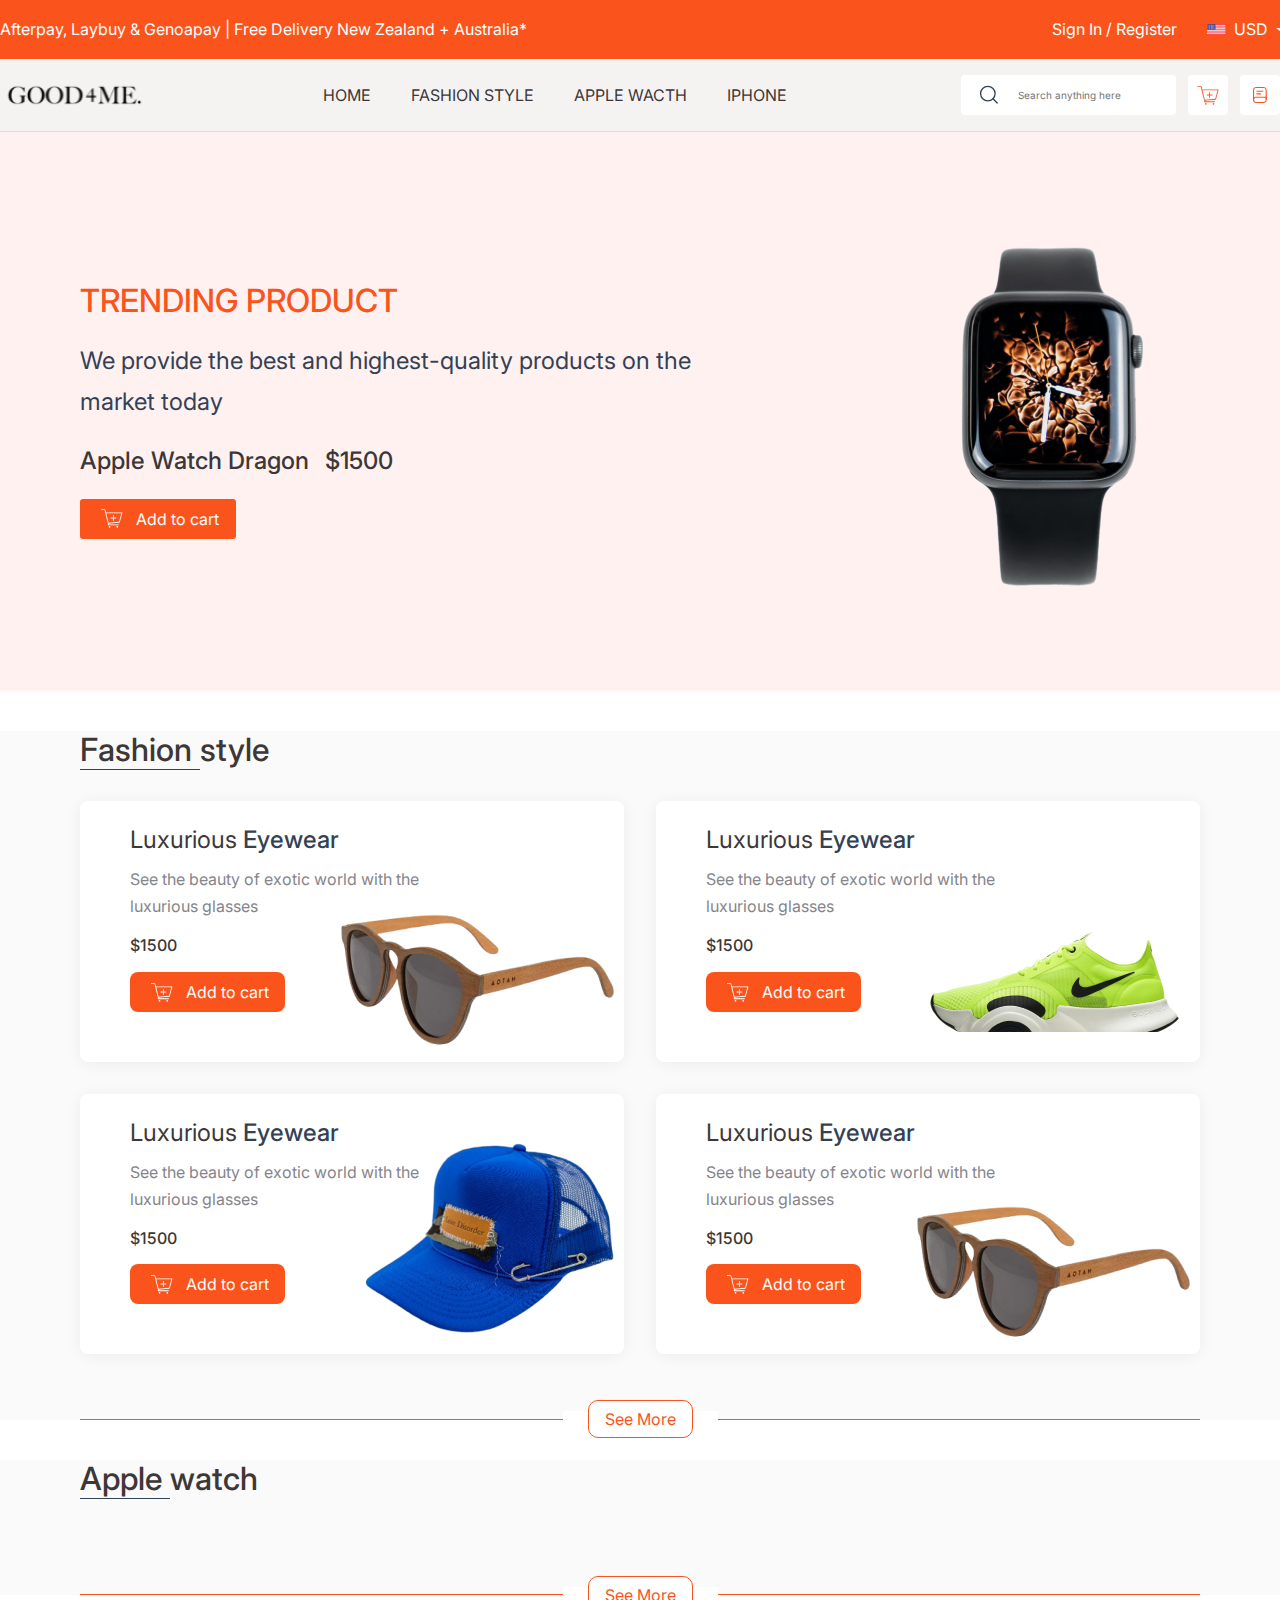
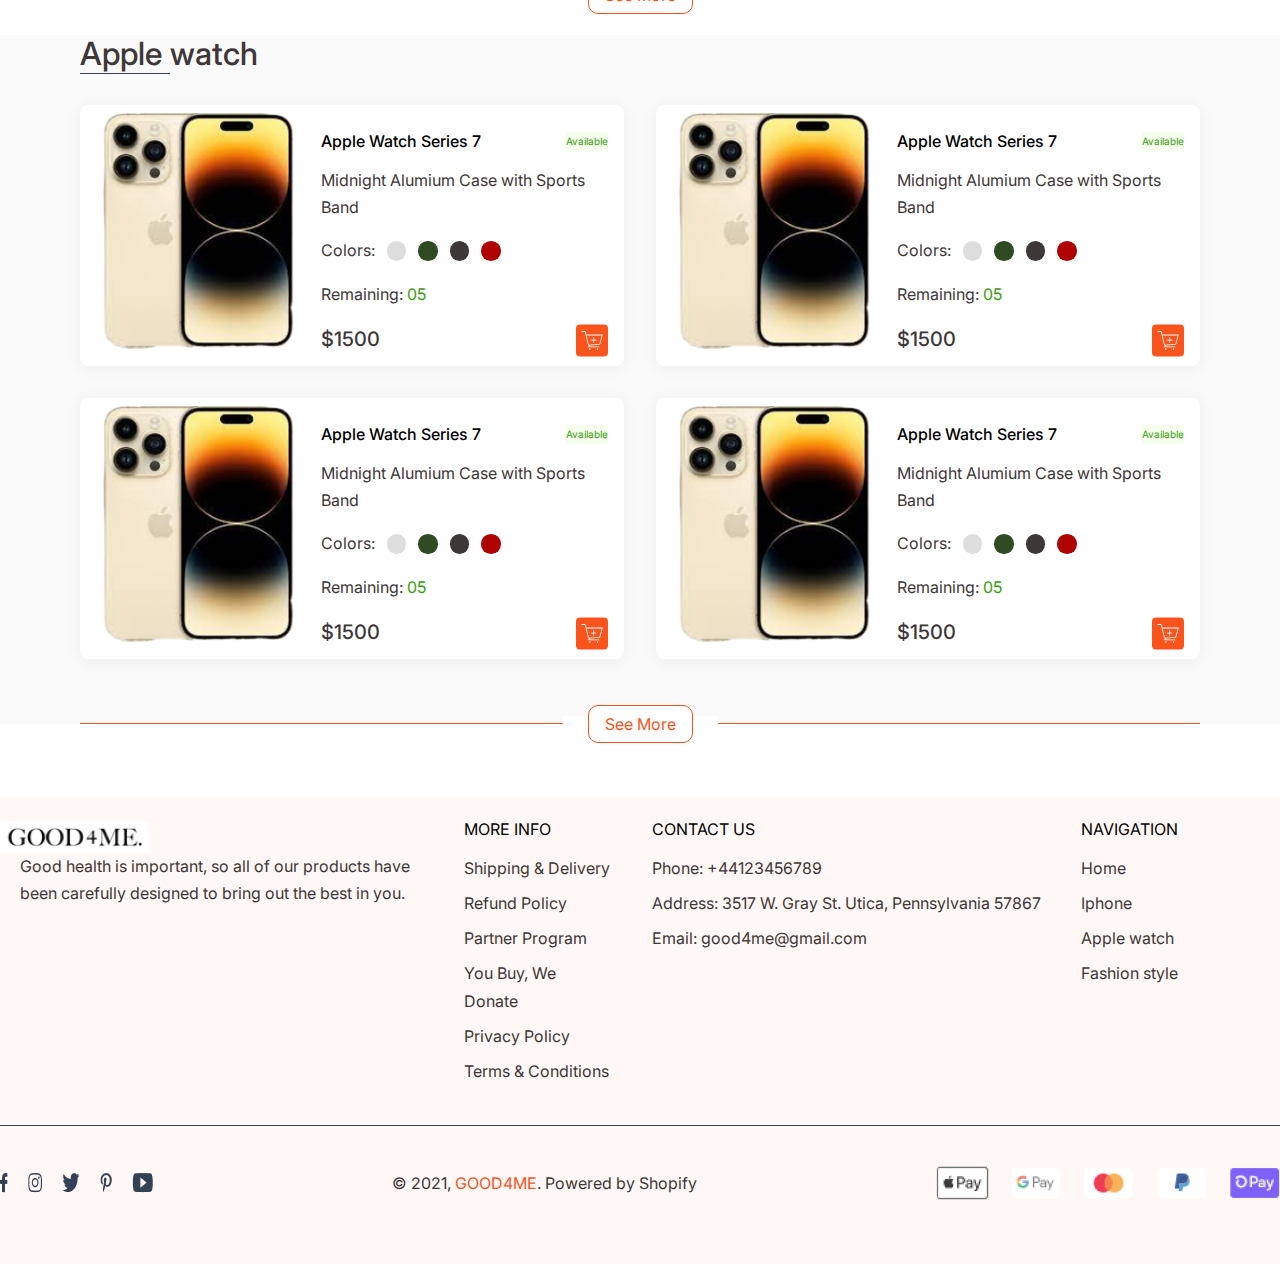
==== commit 01c644a7: "JS-DOM" ====
--- a/index.html
+++ b/index.html
@@ -6,39 +6,52 @@
     <link rel="stylesheet" href="./css/footer.css" />
     <link rel="stylesheet" href="./css/reset.css" />
     <link rel="stylesheet" href="./css/home.css" />
+    <!-- Mobile -->
+    <link rel="stylesheet" href="./css/mobile.css" />
     <title>Good 4 My</title>
   </head>
-  <body>
+  <body onload="render()">
     <header>
       <div class="top-bar">
         <p>
           Afterpay, Laybuy & Genoapay | Free Delivery New Zealand + Australia*
         </p>
-        <ul class="top-bar_srd">
-          <li class="top-bar_srd_item">
-            <a href="1">Sign In</a>
-            <span>/</span>
-            <a href="2">Register</a>
-          </li>
-          <li class="top-bar_srd_item">
-            <img
-              src="./img/Group 1.png"
-              alt="lỗi"
-              class="top-bar_srd_item-co"
-            />
-            <span>USD</span>
-            <img
-              src="./img/Groupflag.png"
-              alt="lỗi"
-              class="top-bar_srd_item-fag"
-            />
-          </li>
-        </ul>
+        <label for="">
+          <input type="checkbox" />
+          <div class="toggle">
+            <span class="tg1 tge"></span>
+            <span class="tg2 tge"></span>
+            <span class="tg3 tge"></span>
+          </div>
+          <ul class="top-bar_srd">
+            <li class="top-bar_srd_item">
+              <a href="1">Sign In</a>
+              <span>/</span>
+              <a href="2">Register</a>
+            </li>
+
+            <li class="top-bar_srd_item">
+              <img
+                src="./img/Group 1.png"
+                alt="lỗi"
+                class="top-bar_srd_item-co"
+              />
+              <span>USD</span>
+              <img
+                src="./img/Groupflag.png"
+                alt="lỗi"
+                class="top-bar_srd_item-fag"
+              />
+            </li>
+          </ul>
+        </label>
       </div>
       <div class="box-header">
         <div class="header">
           <div class="header_logo">
-            <img src="./img/Logo_-_Good4Me_140x 1logo.png" alt="" />
+            <a href="./index.html">
+              <img src="./img/Logo_-_Good4Me_140x 1logo.png" alt="" />
+            </a>
           </div>
           <ul class="header_nav">
             <li class="header_nav-item">
@@ -322,10 +335,25 @@
             <span>Apple </span>
             watch
           </h2>
+
+          <!-- APPLE WATCH  -->
+
+          <div class="aw-box-container awatch"></div>
+          <div class="aw-box-see">
+            <button><a href="./category.html">See More</a></button>
+          </div>
+        </div>
+      </section>
+      <section class="im">
+        <div class="aw-box">
+          <h2 class="aw-box-heading">
+            <span>Apple </span>
+            watch
+          </h2>
           <div class="aw-box-container">
             <div class="aw-box-container-item">
               <div class="aw-box-container-item-img">
-                <img src="./img/unsplash_h1MnFsRI-_I.png" alt="" />
+                <img src="./img/i2 1.png" alt="" />
               </div>
               <div class="aw-box-container-item-content">
                 <h3>Apple Watch Series 7 <span>Available</span></h3>
@@ -365,7 +393,7 @@
             </div>
             <div class="aw-box-container-item">
               <div class="aw-box-container-item-img">
-                <img src="./img/unsplash_h1MnFsRI-_I.png" alt="" />
+                <img src="./img/i2 1.png" alt="" />
               </div>
               <div class="aw-box-container-item-content">
                 <h3>Apple Watch Series 7 <span>Available</span></h3>
@@ -405,7 +433,7 @@
             </div>
             <div class="aw-box-container-item">
               <div class="aw-box-container-item-img">
-                <img src="./img/unsplash_h1MnFsRI-_I.png" alt="" />
+                <img src="./img/i2 1.png" alt="" />
               </div>
               <div class="aw-box-container-item-content">
                 <h3>Apple Watch Series 7 <span>Available</span></h3>
@@ -445,7 +473,7 @@
             </div>
             <div class="aw-box-container-item">
               <div class="aw-box-container-item-img">
-                <img src="./img/unsplash_h1MnFsRI-_I.png" alt="" />
+                <img src="./img/i2 1.png" alt="" />
               </div>
               <div class="aw-box-container-item-content">
                 <h3>Apple Watch Series 7 <span>Available</span></h3>
@@ -489,179 +517,6 @@
           </div>
         </div>
       </section>
-      <section class="im">
-        <div class="aw-box">
-          <h2 class="aw-box-heading">
-            <span>Apple </span>
-            watch
-          </h2>
-          <div class="aw-box-container">
-            <div class="aw-box-container-item">
-              <div class="aw-box-container-item-img">
-                <img src="./img/i2 1.png" alt="" />
-              </div>
-              <div class="aw-box-container-item-content">
-                <h3>Apple Watch Series 7 <span>Available</span></h3>
-                <p>Midnight Alumium Case with Sports Band</p>
-                <p>
-                  Colors: <span></span><span></span><span></span><span></span>
-                </p>
-                <p>Remaining: <span>05</span></p>
-                <h4>
-                  <p>$1500</p>
-                  <button>
-                    <a href="">
-                      <svg
-                        width="32"
-                        height="33"
-                        viewBox="0 0 32 33"
-                        fill="none"
-                        xmlns="http://www.w3.org/2000/svg"
-                      >
-                        <rect
-                          y="0.5"
-                          width="32"
-                          height="32"
-                          rx="4"
-                          fill="#FA541C"
-                        />
-                        <path
-                          fill-rule="evenodd"
-                          clip-rule="evenodd"
-                          d="M26.6518 11.0653L24.0917 20.4521C24.0443 20.6262 23.8925 20.7517 23.7126 20.7654L13.7478 21.5319L13.2767 22.4734H22.8268C23.0624 22.4734 23.2534 22.6644 23.2534 22.9001C23.2534 23.1357 23.0624 23.3267 22.8268 23.3267H12.5867C12.4388 23.3267 12.3014 23.2502 12.2237 23.1244C12.1459 22.9986 12.1388 22.8415 12.205 22.7092L12.7554 21.6084L12.6188 21.6188L12.5867 21.62C12.3907 21.6202 12.2199 21.4868 12.1724 21.2967L8.92829 8.2766C8.87631 8.09284 8.70838 7.96614 8.51741 7.96658H5.75992C5.52428 7.96658 5.33325 7.77555 5.33325 7.53991C5.33325 7.30426 5.52428 7.11324 5.75992 7.11324H8.51741C9.09694 7.11413 9.60399 7.50326 9.75476 8.06283L10.3706 10.5345C10.3979 10.5293 10.4256 10.5267 10.4533 10.5266H26.2401C26.3731 10.5266 26.4984 10.5886 26.5791 10.6942C26.6598 10.7998 26.6867 10.937 26.6518 11.0653ZM14.72 16.0733C14.72 15.8376 14.9111 15.6466 15.1467 15.6466H17.2801V13.5133C17.2801 13.2776 17.4711 13.0866 17.7067 13.0866C17.9424 13.0866 18.1334 13.2776 18.1334 13.5133V15.6466H20.2668C20.5024 15.6466 20.6934 15.8376 20.6934 16.0733C20.6934 16.3089 20.5024 16.5 20.2668 16.5H18.1334V18.6333C18.1334 18.869 17.9424 19.06 17.7067 19.06C17.4711 19.06 17.2801 18.869 17.2801 18.6333V16.5H15.1467C14.9111 16.5 14.72 16.3089 14.72 16.0733ZM10.5805 11.38H25.6815L23.347 19.9375L12.913 20.7404L10.5805 11.38ZM13.8667 24.1801C13.3954 24.1801 13.0134 24.5621 13.0134 25.0334C13.0134 25.5047 13.3954 25.8868 13.8667 25.8868C14.338 25.8868 14.72 25.5047 14.72 25.0334C14.72 24.5621 14.338 24.1801 13.8667 24.1801ZM20.6935 25.0334C20.6935 24.5621 21.0755 24.1801 21.5468 24.1801C22.0181 24.1801 22.4001 24.5621 22.4001 25.0334C22.4001 25.5047 22.0181 25.8868 21.5468 25.8868C21.0755 25.8868 20.6935 25.5047 20.6935 25.0334Z"
-                          fill="white"
-                        /></svg
-                    ></a>
-                  </button>
-                </h4>
-              </div>
-            </div>
-            <div class="aw-box-container-item">
-              <div class="aw-box-container-item-img">
-                <img src="./img/i2 1.png" alt="" />
-              </div>
-              <div class="aw-box-container-item-content">
-                <h3>Apple Watch Series 7 <span>Available</span></h3>
-                <p>Midnight Alumium Case with Sports Band</p>
-                <p>
-                  Colors: <span></span><span></span><span></span><span></span>
-                </p>
-                <p>Remaining: <span>05</span></p>
-                <h4>
-                  <p>$1500</p>
-                  <button>
-                    <a href="">
-                      <svg
-                        width="32"
-                        height="33"
-                        viewBox="0 0 32 33"
-                        fill="none"
-                        xmlns="http://www.w3.org/2000/svg"
-                      >
-                        <rect
-                          y="0.5"
-                          width="32"
-                          height="32"
-                          rx="4"
-                          fill="#FA541C"
-                        />
-                        <path
-                          fill-rule="evenodd"
-                          clip-rule="evenodd"
-                          d="M26.6518 11.0653L24.0917 20.4521C24.0443 20.6262 23.8925 20.7517 23.7126 20.7654L13.7478 21.5319L13.2767 22.4734H22.8268C23.0624 22.4734 23.2534 22.6644 23.2534 22.9001C23.2534 23.1357 23.0624 23.3267 22.8268 23.3267H12.5867C12.4388 23.3267 12.3014 23.2502 12.2237 23.1244C12.1459 22.9986 12.1388 22.8415 12.205 22.7092L12.7554 21.6084L12.6188 21.6188L12.5867 21.62C12.3907 21.6202 12.2199 21.4868 12.1724 21.2967L8.92829 8.2766C8.87631 8.09284 8.70838 7.96614 8.51741 7.96658H5.75992C5.52428 7.96658 5.33325 7.77555 5.33325 7.53991C5.33325 7.30426 5.52428 7.11324 5.75992 7.11324H8.51741C9.09694 7.11413 9.60399 7.50326 9.75476 8.06283L10.3706 10.5345C10.3979 10.5293 10.4256 10.5267 10.4533 10.5266H26.2401C26.3731 10.5266 26.4984 10.5886 26.5791 10.6942C26.6598 10.7998 26.6867 10.937 26.6518 11.0653ZM14.72 16.0733C14.72 15.8376 14.9111 15.6466 15.1467 15.6466H17.2801V13.5133C17.2801 13.2776 17.4711 13.0866 17.7067 13.0866C17.9424 13.0866 18.1334 13.2776 18.1334 13.5133V15.6466H20.2668C20.5024 15.6466 20.6934 15.8376 20.6934 16.0733C20.6934 16.3089 20.5024 16.5 20.2668 16.5H18.1334V18.6333C18.1334 18.869 17.9424 19.06 17.7067 19.06C17.4711 19.06 17.2801 18.869 17.2801 18.6333V16.5H15.1467C14.9111 16.5 14.72 16.3089 14.72 16.0733ZM10.5805 11.38H25.6815L23.347 19.9375L12.913 20.7404L10.5805 11.38ZM13.8667 24.1801C13.3954 24.1801 13.0134 24.5621 13.0134 25.0334C13.0134 25.5047 13.3954 25.8868 13.8667 25.8868C14.338 25.8868 14.72 25.5047 14.72 25.0334C14.72 24.5621 14.338 24.1801 13.8667 24.1801ZM20.6935 25.0334C20.6935 24.5621 21.0755 24.1801 21.5468 24.1801C22.0181 24.1801 22.4001 24.5621 22.4001 25.0334C22.4001 25.5047 22.0181 25.8868 21.5468 25.8868C21.0755 25.8868 20.6935 25.5047 20.6935 25.0334Z"
-                          fill="white"
-                        /></svg
-                    ></a>
-                  </button>
-                </h4>
-              </div>
-            </div>
-            <div class="aw-box-container-item">
-              <div class="aw-box-container-item-img">
-                <img src="./img/i2 1.png" alt="" />
-              </div>
-              <div class="aw-box-container-item-content">
-                <h3>Apple Watch Series 7 <span>Available</span></h3>
-                <p>Midnight Alumium Case with Sports Band</p>
-                <p>
-                  Colors: <span></span><span></span><span></span><span></span>
-                </p>
-                <p>Remaining: <span>05</span></p>
-                <h4>
-                  <p>$1500</p>
-                  <button>
-                    <a href="">
-                      <svg
-                        width="32"
-                        height="33"
-                        viewBox="0 0 32 33"
-                        fill="none"
-                        xmlns="http://www.w3.org/2000/svg"
-                      >
-                        <rect
-                          y="0.5"
-                          width="32"
-                          height="32"
-                          rx="4"
-                          fill="#FA541C"
-                        />
-                        <path
-                          fill-rule="evenodd"
-                          clip-rule="evenodd"
-                          d="M26.6518 11.0653L24.0917 20.4521C24.0443 20.6262 23.8925 20.7517 23.7126 20.7654L13.7478 21.5319L13.2767 22.4734H22.8268C23.0624 22.4734 23.2534 22.6644 23.2534 22.9001C23.2534 23.1357 23.0624 23.3267 22.8268 23.3267H12.5867C12.4388 23.3267 12.3014 23.2502 12.2237 23.1244C12.1459 22.9986 12.1388 22.8415 12.205 22.7092L12.7554 21.6084L12.6188 21.6188L12.5867 21.62C12.3907 21.6202 12.2199 21.4868 12.1724 21.2967L8.92829 8.2766C8.87631 8.09284 8.70838 7.96614 8.51741 7.96658H5.75992C5.52428 7.96658 5.33325 7.77555 5.33325 7.53991C5.33325 7.30426 5.52428 7.11324 5.75992 7.11324H8.51741C9.09694 7.11413 9.60399 7.50326 9.75476 8.06283L10.3706 10.5345C10.3979 10.5293 10.4256 10.5267 10.4533 10.5266H26.2401C26.3731 10.5266 26.4984 10.5886 26.5791 10.6942C26.6598 10.7998 26.6867 10.937 26.6518 11.0653ZM14.72 16.0733C14.72 15.8376 14.9111 15.6466 15.1467 15.6466H17.2801V13.5133C17.2801 13.2776 17.4711 13.0866 17.7067 13.0866C17.9424 13.0866 18.1334 13.2776 18.1334 13.5133V15.6466H20.2668C20.5024 15.6466 20.6934 15.8376 20.6934 16.0733C20.6934 16.3089 20.5024 16.5 20.2668 16.5H18.1334V18.6333C18.1334 18.869 17.9424 19.06 17.7067 19.06C17.4711 19.06 17.2801 18.869 17.2801 18.6333V16.5H15.1467C14.9111 16.5 14.72 16.3089 14.72 16.0733ZM10.5805 11.38H25.6815L23.347 19.9375L12.913 20.7404L10.5805 11.38ZM13.8667 24.1801C13.3954 24.1801 13.0134 24.5621 13.0134 25.0334C13.0134 25.5047 13.3954 25.8868 13.8667 25.8868C14.338 25.8868 14.72 25.5047 14.72 25.0334C14.72 24.5621 14.338 24.1801 13.8667 24.1801ZM20.6935 25.0334C20.6935 24.5621 21.0755 24.1801 21.5468 24.1801C22.0181 24.1801 22.4001 24.5621 22.4001 25.0334C22.4001 25.5047 22.0181 25.8868 21.5468 25.8868C21.0755 25.8868 20.6935 25.5047 20.6935 25.0334Z"
-                          fill="white"
-                        /></svg
-                    ></a>
-                  </button>
-                </h4>
-              </div>
-            </div>
-            <div class="aw-box-container-item">
-              <div class="aw-box-container-item-img">
-                <img src="./img/i2 1.png" alt="" />
-              </div>
-              <div class="aw-box-container-item-content">
-                <h3>Apple Watch Series 7 <span>Available</span></h3>
-                <p>Midnight Alumium Case with Sports Band</p>
-                <p>
-                  Colors: <span></span><span></span><span></span><span></span>
-                </p>
-                <p>Remaining: <span>05</span></p>
-                <h4>
-                  <p>$1500</p>
-                  <button>
-                    <a href="">
-                      <svg
-                        width="32"
-                        height="33"
-                        viewBox="0 0 32 33"
-                        fill="none"
-                        xmlns="http://www.w3.org/2000/svg"
-                      >
-                        <rect
-                          y="0.5"
-                          width="32"
-                          height="32"
-                          rx="4"
-                          fill="#FA541C"
-                        />
-                        <path
-                          fill-rule="evenodd"
-                          clip-rule="evenodd"
-                          d="M26.6518 11.0653L24.0917 20.4521C24.0443 20.6262 23.8925 20.7517 23.7126 20.7654L13.7478 21.5319L13.2767 22.4734H22.8268C23.0624 22.4734 23.2534 22.6644 23.2534 22.9001C23.2534 23.1357 23.0624 23.3267 22.8268 23.3267H12.5867C12.4388 23.3267 12.3014 23.2502 12.2237 23.1244C12.1459 22.9986 12.1388 22.8415 12.205 22.7092L12.7554 21.6084L12.6188 21.6188L12.5867 21.62C12.3907 21.6202 12.2199 21.4868 12.1724 21.2967L8.92829 8.2766C8.87631 8.09284 8.70838 7.96614 8.51741 7.96658H5.75992C5.52428 7.96658 5.33325 7.77555 5.33325 7.53991C5.33325 7.30426 5.52428 7.11324 5.75992 7.11324H8.51741C9.09694 7.11413 9.60399 7.50326 9.75476 8.06283L10.3706 10.5345C10.3979 10.5293 10.4256 10.5267 10.4533 10.5266H26.2401C26.3731 10.5266 26.4984 10.5886 26.5791 10.6942C26.6598 10.7998 26.6867 10.937 26.6518 11.0653ZM14.72 16.0733C14.72 15.8376 14.9111 15.6466 15.1467 15.6466H17.2801V13.5133C17.2801 13.2776 17.4711 13.0866 17.7067 13.0866C17.9424 13.0866 18.1334 13.2776 18.1334 13.5133V15.6466H20.2668C20.5024 15.6466 20.6934 15.8376 20.6934 16.0733C20.6934 16.3089 20.5024 16.5 20.2668 16.5H18.1334V18.6333C18.1334 18.869 17.9424 19.06 17.7067 19.06C17.4711 19.06 17.2801 18.869 17.2801 18.6333V16.5H15.1467C14.9111 16.5 14.72 16.3089 14.72 16.0733ZM10.5805 11.38H25.6815L23.347 19.9375L12.913 20.7404L10.5805 11.38ZM13.8667 24.1801C13.3954 24.1801 13.0134 24.5621 13.0134 25.0334C13.0134 25.5047 13.3954 25.8868 13.8667 25.8868C14.338 25.8868 14.72 25.5047 14.72 25.0334C14.72 24.5621 14.338 24.1801 13.8667 24.1801ZM20.6935 25.0334C20.6935 24.5621 21.0755 24.1801 21.5468 24.1801C22.0181 24.1801 22.4001 24.5621 22.4001 25.0334C22.4001 25.5047 22.0181 25.8868 21.5468 25.8868C21.0755 25.8868 20.6935 25.5047 20.6935 25.0334Z"
-                          fill="white"
-                        /></svg
-                    ></a>
-                  </button>
-                </h4>
-              </div>
-            </div>
-          </div>
-          <div class="aw-box-see">
-            <button><a href="./category.html">See More</a></button>
-          </div>
-        </div>
-      </section>
     </main>
     <footer>
       <section class="ft">
@@ -731,4 +586,5 @@
       </section>
     </footer>
   </body>
+  <script src="./js/index.js"></script>
 </html>
--- a/css/home.css
+++ b/css/home.css
@@ -26,31 +26,74 @@
   margin: 0 auto;
   padding: 16px 0;
 }
+.top-bar > label > input {
+  display: none;
+  visibility: hidden;
+}
+.top-bar > label > .toggle {
+  display: none;
+  position: absolute;
+  height: 30px;
+  width: 30px;
+  top: 13.5px;
+  left: 15px;
+  z-index: 1;
+  cursor: pointer;
+  border-radius: 2px;
+  background-color: #FA541C;
+  box-shadow: 0 0 10px rgba(0, 0, 0, 0.3);
+}
+.top-bar > label > .toggle > .tge {
+  position: absolute;
+  height: 2px;
+  width: 20px;
+  background: #ddd;
+  border-radius: 50px;
+  transition: 0.3s ease;
+}
+.top-bar > label > .toggle > .tg1 {
+  top: 30%;
+  left: 50%;
+  transform: translate(-50%, -50%);
+}
+.top-bar > label > .toggle > .tg2 {
+  top: 50%;
+  left: 50%;
+  transform: translate(-50%, -50%);
+}
+.top-bar > label > .toggle > .tg3 {
+  top: 70%;
+  left: 50%;
+  transform: translate(-50%, -50%);
+}
+.top-bar > label > ul {
+  display: flex;
+}
+.top-bar > label > ul > li {
+  font-size: 16px;
+  padding: 0 15px;
+  font-size: 16px;
+  font-weight: 400;
+}
+.top-bar > label > ul > li > a {
+  color: #fff;
+}
+.top-bar > label > ul > li > span {
+  color: #fff;
+}
+.top-bar > label > ul > li:last-child {
+  margin: 0 -15px 0 0;
+  display: flex;
+  align-items: center;
+  gap: 8px;
+}
 .top-bar > p {
   font-size: 16px;
   font-weight: 400;
   color: #fff;
 }
-.top-bar_srd {
-  display: flex;
-}
-.top-bar_srd_item {
-  font-size: 16px;
-  padding: 0 15px;
-  font-size: 16px;
-  font-weight: 400;
-}
-.top-bar_srd_item > a {
-  color: #fff;
-}
-.top-bar_srd_item > span {
-  color: #fff;
-}
-.top-bar_srd_item:last-child {
-  margin: 0 -15px 0 0;
-  display: flex;
-  align-items: center;
-  gap: 8px;
+.top-bar_todo {
+  display: none;
 }
 
 .box-header {
--- a/css/mobile.css
+++ b/css/mobile.css
@@ -0,0 +1,386 @@
+@media screen and (max-width: 768px) {
+  #toggle {
+    /* display: block; */
+    padding: 15px;
+    font-size: 30px;
+    cursor: pointer;
+    top: 0;
+    left: 0;
+  }
+
+  #toggle svg {
+    fill: brown;
+  }
+
+  header {
+    width: 100%;
+    background: #fa541c;
+    line-height: 27.2px;
+    position: fixed;
+    z-index: 100;
+    top: 0;
+  }
+  .top-bar {
+    width: 100%;
+    display: flex;
+    flex-direction: column;
+    align-items: center;
+    gap: 20px;
+    text-align: center;
+    position: relative;
+  }
+  .top-bar > label {
+    display: none;
+  }
+  .header {
+    width: 100%;
+    display: flex;
+    flex-direction: column;
+    align-items: center;
+  }
+  .header_nav {
+    display: none;
+  }
+  .header_right {
+    width: 100%;
+    display: flex;
+    justify-content: flex-end;
+  }
+  .header_right_search {
+    position: absolute;
+    left: 0;
+  }
+  .banner {
+    width: 100%;
+    height: 100%;
+    display: flex;
+    flex-direction: column;
+    align-items: center;
+    justify-content: center;
+    text-align: center;
+  }
+  .banner-content {
+    width: 100%;
+    display: flex;
+    flex-direction: column;
+    justify-content: center;
+    align-items: center;
+  }
+  .banner-image {
+    margin: -50px 0;
+  }
+  .fa {
+    display: block;
+    background: #fafafa;
+    font-family: "Inter";
+  }
+  .fa-box {
+    width: 100%;
+  }
+  .fa-box-heading {
+    color: #3d3737;
+    font-size: 32px;
+    font-weight: 500;
+    line-height: 37.66px;
+    padding: 32px 20px;
+  }
+  .fa-box-heading > span {
+    border-bottom: 1px solid #334155;
+  }
+  .fa-box-container {
+    width: 100%;
+    display: block;
+  }
+  .fa-box-container_item_img3 {
+    position: absolute;
+    right: 1px;
+    bottom: 0;
+  }
+  .fa-box-container_item > img {
+    max-width: 50%;
+    z-index: 0;
+  }
+  .aw {
+    display: block;
+    background: #fafafa;
+    font-family: "Inter";
+  }
+  .aw-box {
+    width: 100%;
+    margin: 40px 0 0;
+  }
+  .aw-box-heading {
+    color: #3d3737;
+    font-size: 32px;
+    font-weight: 500;
+    line-height: 37.66px;
+    padding: 32px 20px;
+  }
+  .aw-box-heading > span {
+    border-bottom: 1px solid #334155;
+  }
+  .aw-box-container {
+    display: flex;
+    flex-direction: column;
+    row-gap: 16px;
+    column-gap: 16px;
+  }
+  .aw-box-container-item {
+    width: 100%;
+    display: flex;
+    gap: 5px;
+  }
+  .aw-box-container-item-img {
+    max-width: 100%;
+    height: 100%;
+    padding: 4px 0 4px 4px;
+  }
+  .aw-box-container-item-img > img {
+    max-width: 100%;
+    max-height: 100%;
+  }
+  .aw-box-container-item-content {
+    display: flex;
+    flex-direction: column;
+    padding: 4px 8px 4px 0;
+    row-gap: 8px;
+  }
+  .ft {
+    margin-top: 72.5px;
+    background: #fff8f6;
+    padding: 24px 0;
+  }
+  .ft_box {
+    width: 100%;
+    margin: 0 auto;
+    display: flex;
+    flex-direction: column;
+    align-items: center;
+    justify-content: center;
+    text-align: center;
+    gap: 40px;
+  }
+  .ft_box-go {
+    width: 100%;
+    display: flex;
+    flex-direction: column;
+    align-items: center;
+    justify-content: center;
+    text-align: center;
+    gap: 40px;
+    cursor: pointer;
+  }
+  .ft_end {
+    width: 100%;
+  }
+  .ft_end-icon {
+    display: flex;
+    flex-direction: column;
+    row-gap: 20px;
+  }
+  .cart {
+    background: #fafafa;
+  }
+  .cart_box {
+    width: 100%;
+    margin: 0 auto;
+  }
+  .cart_box-top {
+    width: 100%;
+    display: flex;
+    padding: 0;
+    padding: 0 16px;
+  }
+  .cart_box-list {
+    display: flex;
+    flex-direction: column;
+    gap: 1px;
+  }
+  .cart_box-list-product {
+    width: 100%;
+    display: flex;
+  }
+  .cart_box-list-product-item {
+    width: 100%;
+  }
+  .cart_box-list-product-item > input {
+    cursor: pointer;
+  }
+  .cart_box-list-product-item-conten {
+    width: 100%;
+    display: flex;
+    align-items: center;
+    justify-content: space-between;
+    gap: 0;
+  }
+  .cart_box-list-product-item-conten-sl {
+    display: none;
+    width: 89px;
+    gap: 16px;
+  }
+  .cart_box-list-product-item-conten-sum {
+    display: none;
+  }
+  .cart_box-list-product-item-conten-price {
+    display: none;
+  }
+  .cart_box-list-product-item-conten-delete {
+    cursor: pointer;
+  }
+  .cart_box-list-order {
+    width: 100%;
+  }
+  .pay {
+    background: #fafafa;
+  }
+  .pay_box {
+    width: 100%;
+  }
+  .pay_box-main > p {
+    display: flex;
+  }
+  .od {
+    background: #fafafa;
+  }
+  .od_box {
+    width: 100%;
+  }
+  .od_box > h1 {
+    width: 100%;
+    padding: 32px;
+    border-bottom: 1px solid #dddddd;
+    font-size: 24px;
+    line-height: 28.25px;
+    font-weight: 500;
+  }
+  .ctaw {
+    background: #fafafa;
+  }
+  .ctaw_box {
+    width: 100%;
+    margin: 40px auto;
+    display: flex;
+    gap: 16px;
+  }
+  .ctaw_box_filter {
+    display: none;
+  }
+  .ctaw_box_product {
+    width: 100%;
+    background: #fff;
+  }
+  .ctaw_box_product-grid {
+    width: 100%;
+    display: block;
+  }
+  .ctaw_box_product-grid-item {
+    width: 100%;
+    display: flex;
+    justify-content: space-between;
+    align-items: center;
+  }
+  .ctaw_box_product-grid-item-content {
+    padding: 12.5px 0;
+    display: flex;
+    justify-content: space-between;
+    flex-direction: column;
+    row-gap: 8px;
+  }
+  .ctaw_box_product-grid-item-content > h3 {
+    display: flex;
+    line-height: 18.83px;
+    gap: 67px;
+  }
+  .ctaw_box_product-grid-item-content > h3 > span {
+    background: #f6ffed;
+    color: #389e0d;
+    font-size: 10px;
+    line-height: 11.6px;
+  }
+  .ctaw_box_product-grid-item-content-color {
+    display: flex;
+    align-items: center;
+    gap: 17px;
+  }
+  .ctaw_box_product-grid-item-content-color > div {
+    background: #eeeeee;
+    width: 120px;
+    height: 34px;
+    border-radius: 30px;
+    box-shadow: 5px 5px 20px 0px rgba(181, 181, 181, 0.2);
+    display: flex;
+    align-items: center;
+    justify-content: center;
+    gap: 6.4px;
+  }
+  .ctaw_box_product-grid-item-content-color > div > .color {
+    display: block;
+    z-index: 10;
+    width: 19.61px;
+    height: 19.61px;
+    background: red;
+    border-radius: 50%;
+  }
+  .ctaw_box_product-grid-item-content-color > div > .color:nth-child(1) {
+    background: white;
+  }
+  .ctaw_box_product-grid-item-content-color > div > .color:nth-child(2) {
+    background: #304a23;
+  }
+  .ctaw_box_product-grid-item-content-color > div > .color:nth-child(3) {
+    background: #3d3737;
+  }
+  .ctaw_box_product-grid-item-content-color > div > .color:nth-child(4) {
+    background: #af0303;
+  }
+  .ctaw_box_product-grid-item-content > p {
+    font-size: 16px;
+    line-height: 27.2px;
+    color: #3d3737;
+  }
+  .ctaw_box_product-grid-item-content > p > span {
+    color: #389e0d;
+  }
+  .ctaw_box_product-grid-item-content-price {
+    display: flex;
+    align-items: center;
+    justify-content: space-between;
+  }
+  .ctaw_box_product-grid-item-content-price > p {
+    font-size: 20px;
+    line-height: 23px;
+    font-weight: 500;
+    color: #3d3737;
+  }
+  .ctaw_box_product-page {
+    width: 100%;
+    height: 62px;
+    margin-top: 16px;
+    background: #fafafa;
+    display: flex;
+    justify-content: center;
+    align-items: center;
+  }
+  .ctaw_box_product-page > ul {
+    display: flex;
+    justify-content: center;
+    align-items: center;
+    gap: 8px;
+  }
+  .ctaw_box_product-page > ul > li {
+    display: flex;
+    justify-content: center;
+    align-items: center;
+    width: 30px;
+    height: 30px;
+    background: #fff;
+    color: #3d3737;
+  }
+  .ctaw_box_product-page > ul > li:last-child,
+  .ctaw_box_product-page > ul > li:first-child {
+    background: #eeeeee;
+    border-radius: 7px;
+  }
+}
+
+/*# sourceMappingURL=mobile.css.map */
